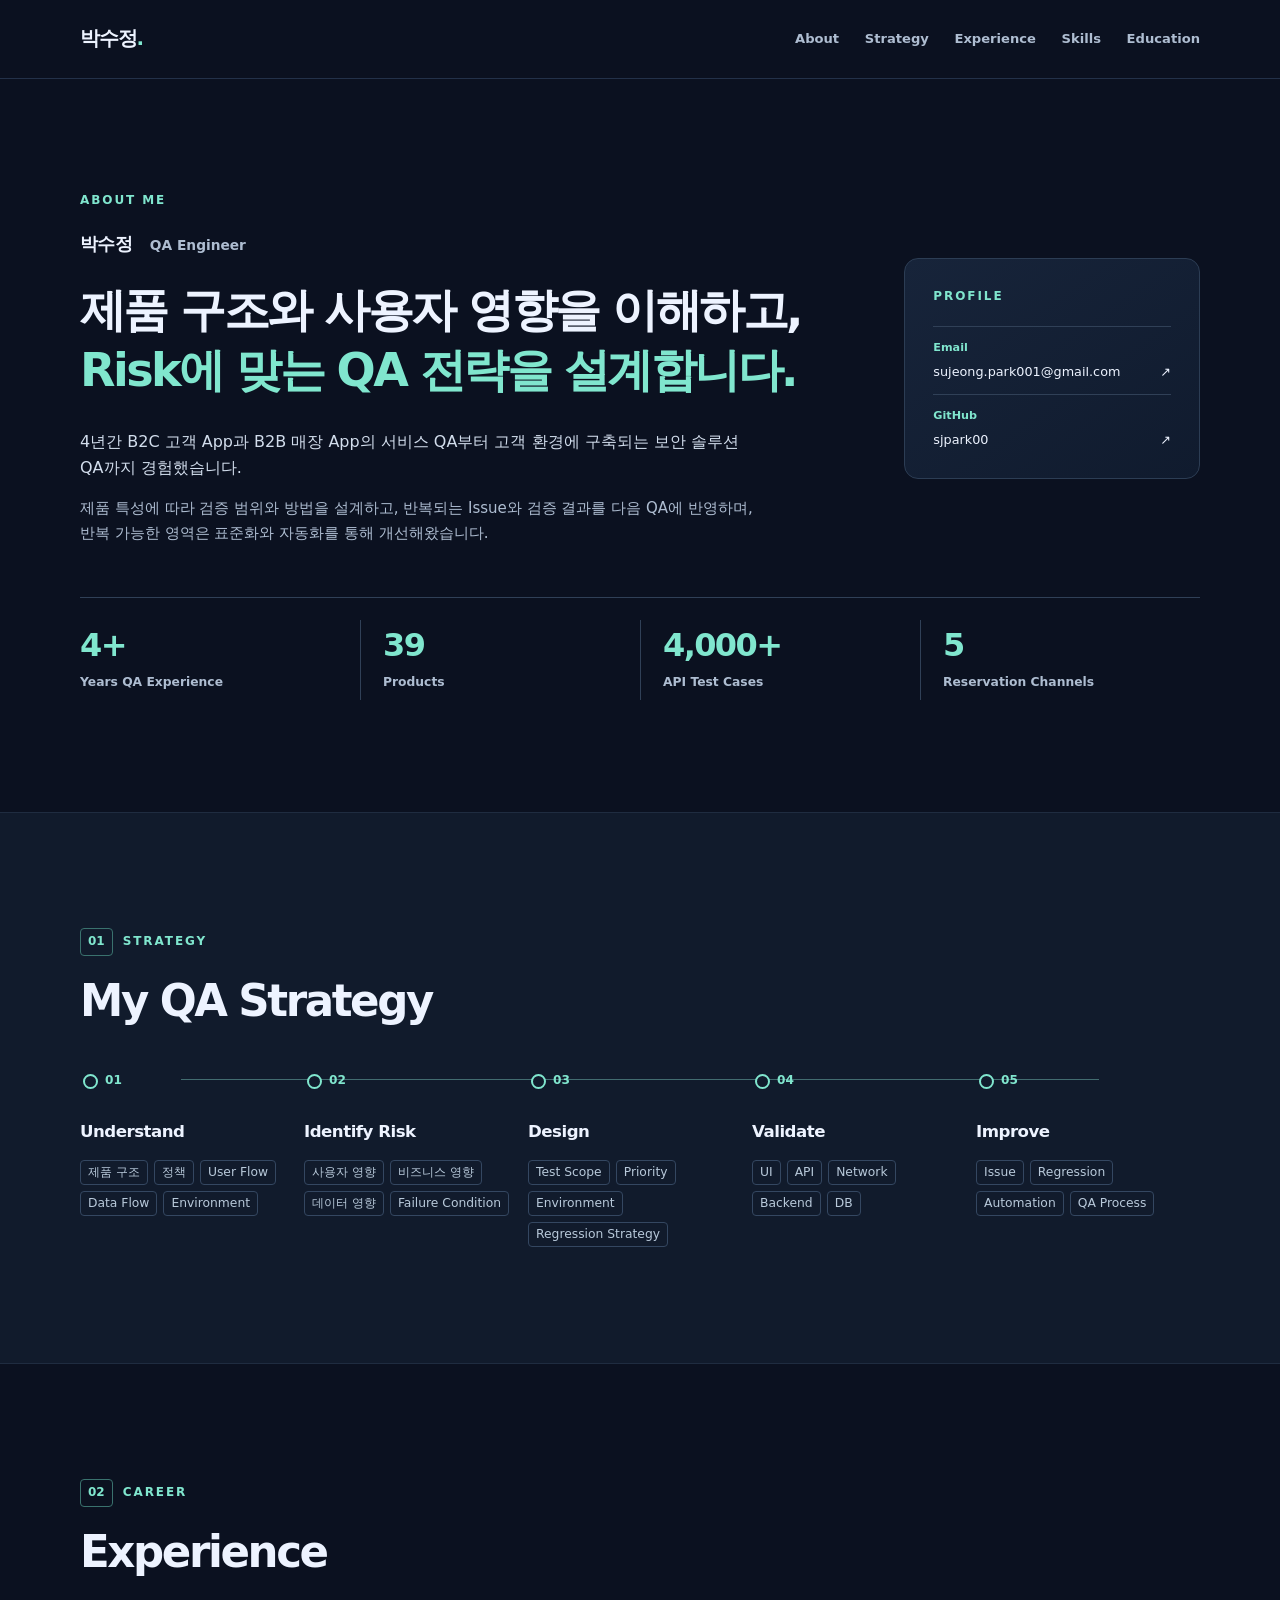
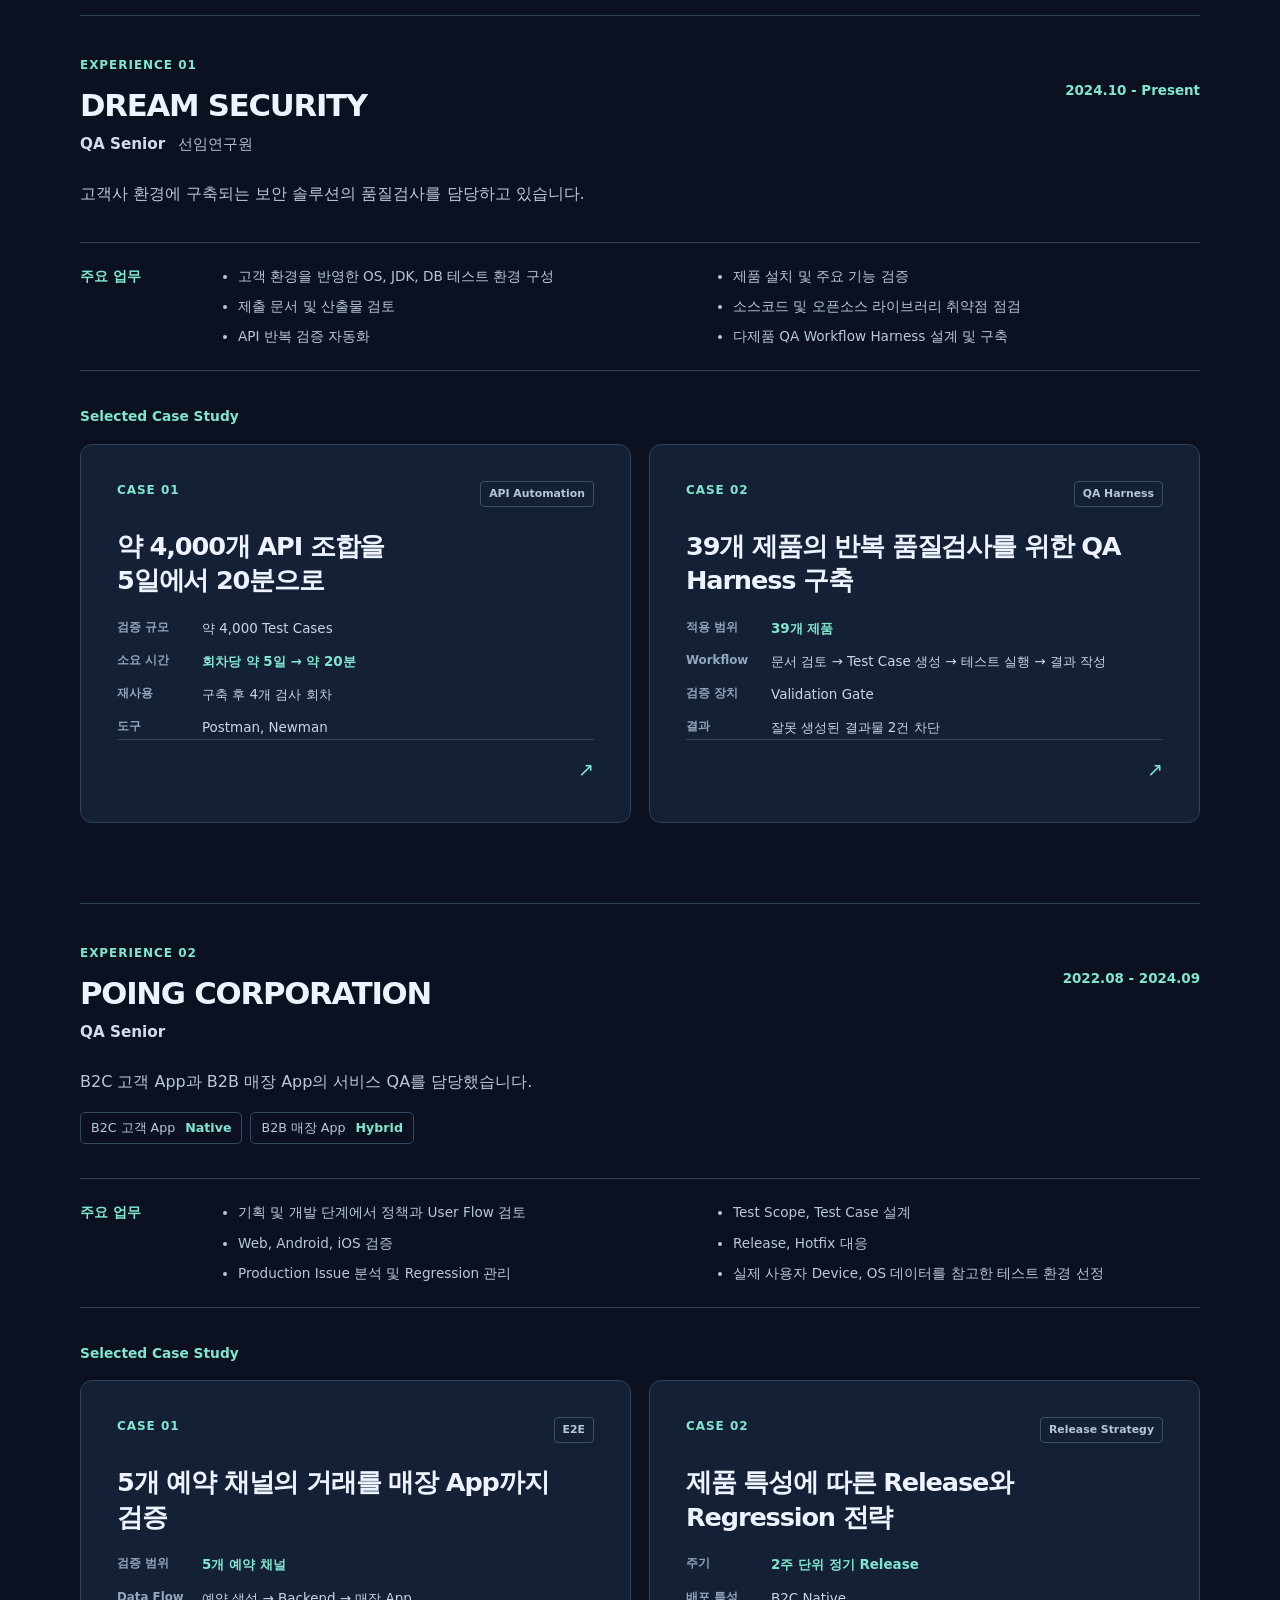
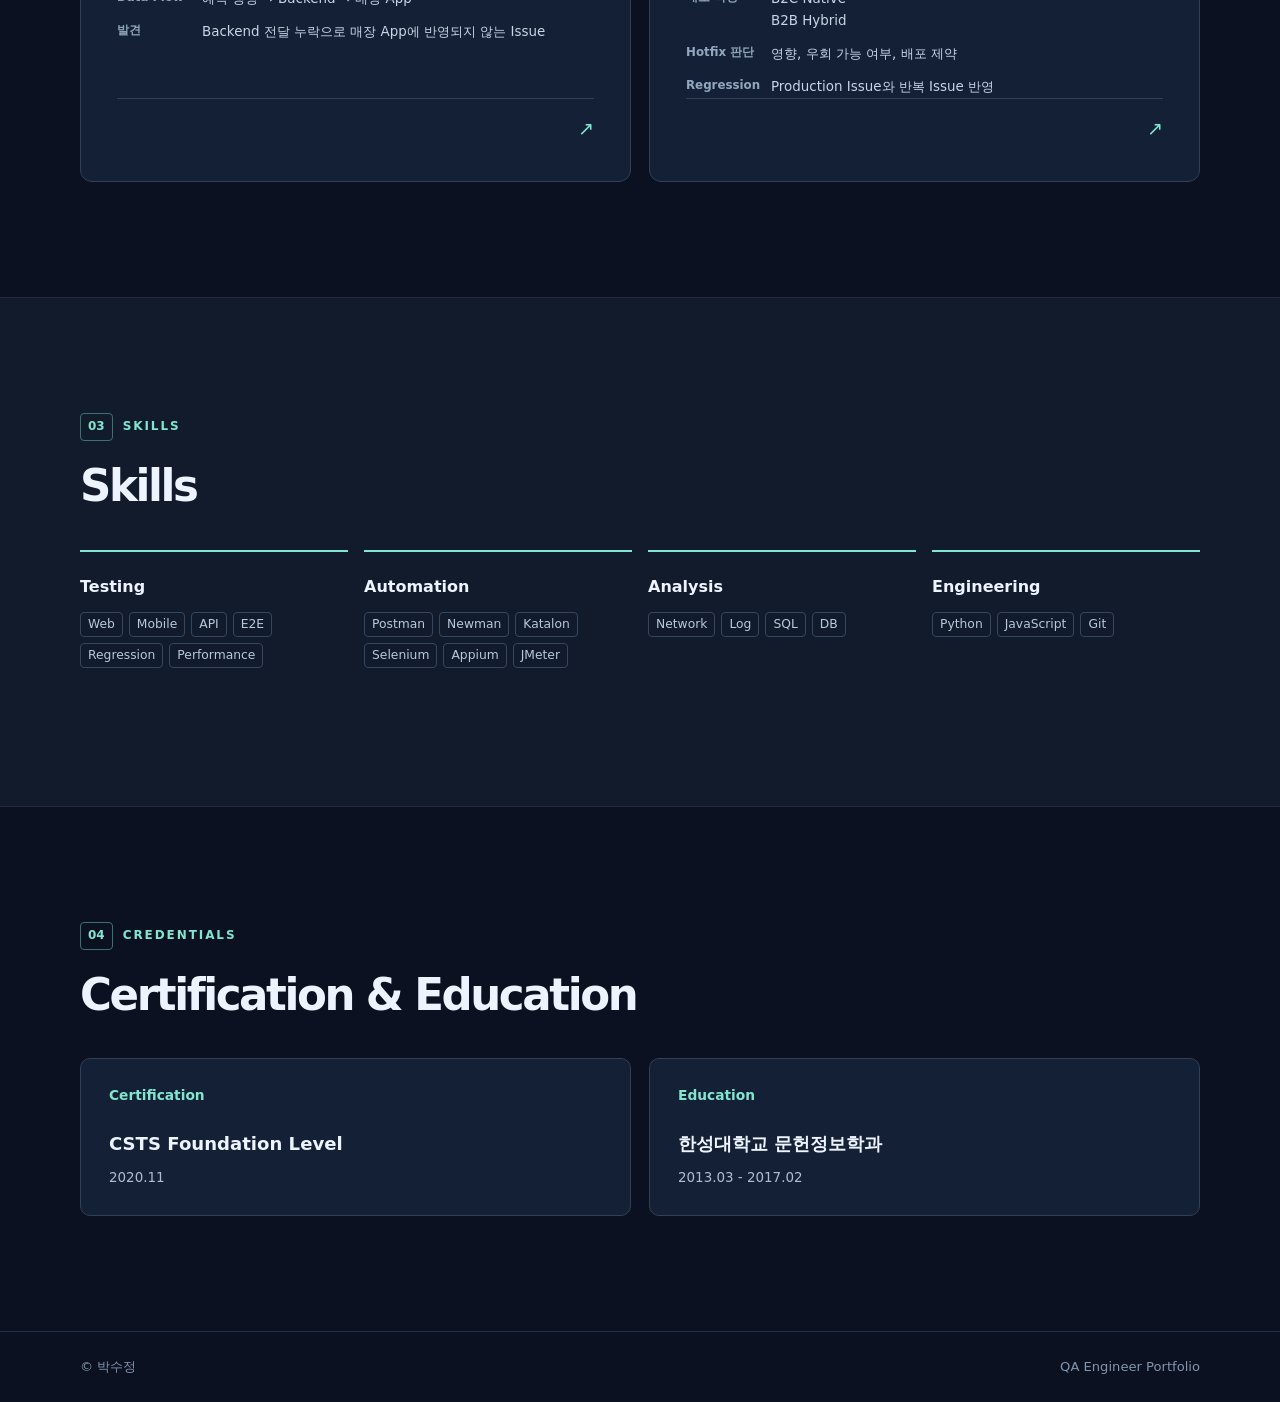
==== index.html @ 2d3e7423 "Build QA portfolio experience and case studies" ====
<!doctype html>
<html lang="ko">
<head>
  <meta charset="utf-8">
  <meta name="viewport" content="width=device-width, initial-scale=1">
  <meta name="description" content="제품 구조와 사용자 영향을 이해하고 Risk에 맞는 QA 전략을 설계하는 QA Engineer 박수정의 포트폴리오">
  <title>박수정 | QA Engineer</title>
  <link rel="stylesheet" href="assets/style.css">
</head>
<body>
  <a class="skip-link" href="#main">본문으로 이동</a>
  <header class="site-header">
    <div class="container header-inner">
      <a class="brand" href="#about" aria-label="박수정 홈">박수정<span>.</span></a>
      <nav class="site-nav" aria-label="주 메뉴">
        <a href="#about">About</a><a href="#strategy">Strategy</a><a href="#experience">Experience</a><a href="#skills">Skills</a><a href="#education">Education</a>
      </nav>
    </div>
  </header>

  <main id="main">
    <section class="hero container" id="about" aria-labelledby="hero-title">
      <div class="hero-copy">
        <p class="eyebrow">About Me</p>
        <p class="hero-name">박수정 <span>QA Engineer</span></p>
        <h1 id="hero-title">제품 구조와 사용자 영향을 이해하고,<br><span>Risk에 맞는 QA 전략을 설계합니다.</span></h1>
        <p class="lead">4년간 B2C 고객 App과 B2B 매장 App의 서비스 QA부터 고객 환경에 구축되는 보안 솔루션 QA까지 경험했습니다.</p>
        <p class="supporting-copy">제품 특성에 따라 검증 범위와 방법을 설계하고, 반복되는 Issue와 검증 결과를 다음 QA에 반영하며, 반복 가능한 영역은 표준화와 자동화를 통해 개선해왔습니다.</p>
      </div>
      <aside class="profile-card" aria-label="연락처">
        <p class="eyebrow">Profile</p>
        <div class="profile-links">
          <div><span>Email</span><a href="mailto:sujeong.park001@gmail.com">sujeong.park001@gmail.com <span aria-hidden="true">↗</span></a></div>
          <div><span>GitHub</span><a href="https://github.com/sjpark00">sjpark00 <span aria-hidden="true">↗</span></a></div>
        </div>
      </aside>
      <ul class="metric-list" aria-label="대표 수치">
        <li><strong>4+</strong><span>Years QA Experience</span></li>
        <li><strong>39</strong><span>Products</span></li>
        <li><strong>4,000+</strong><span>API Test Cases</span></li>
        <li><strong>5</strong><span>Reservation Channels</span></li>
      </ul>
    </section>

    <section class="section section-tint" id="strategy" aria-labelledby="strategy-title">
      <div class="container">
        <div class="section-heading"><p class="eyebrow"><span>01</span>Strategy</p><h2 id="strategy-title">My QA Strategy</h2></div>
        <ol class="strategy-flow">
          <li><span class="step-number">01</span><h3>Understand</h3><ul class="term-list"><li>제품 구조</li><li>정책</li><li>User Flow</li><li>Data Flow</li><li>Environment</li></ul></li>
          <li><span class="step-number">02</span><h3>Identify Risk</h3><ul class="term-list"><li>사용자 영향</li><li>비즈니스 영향</li><li>데이터 영향</li><li>Failure Condition</li></ul></li>
          <li><span class="step-number">03</span><h3>Design</h3><ul class="term-list"><li>Test Scope</li><li>Priority</li><li>Environment</li><li>Regression Strategy</li></ul></li>
          <li><span class="step-number">04</span><h3>Validate</h3><ul class="term-list"><li>UI</li><li>API</li><li>Network</li><li>Backend</li><li>DB</li></ul></li>
          <li><span class="step-number">05</span><h3>Improve</h3><ul class="term-list"><li>Issue</li><li>Regression</li><li>Automation</li><li>QA Process</li></ul></li>
        </ol>
      </div>
    </section>

    <section class="section container" id="experience" aria-labelledby="experience-title">
      <div class="section-heading"><p class="eyebrow"><span>02</span>Career</p><h2 id="experience-title">Experience</h2></div>

      <article class="experience" id="dream-security" aria-labelledby="dream-title">
        <header class="experience-header">
          <div><p class="experience-number">Experience 01</p><h3 id="dream-title">DREAM SECURITY</h3><p class="experience-role">QA Senior <span>선임연구원</span></p></div>
          <time class="experience-date">2024.10 - Present</time>
        </header>
        <p class="experience-summary">고객사 환경에 구축되는 보안 솔루션의 품질검사를 담당하고 있습니다.</p>
        <div class="responsibilities"><h4>주요 업무</h4><ul>
          <li>고객 환경을 반영한 OS, JDK, DB 테스트 환경 구성</li>
          <li>제품 설치 및 주요 기능 검증</li>
          <li>제출 문서 및 산출물 검토</li>
          <li>소스코드 및 오픈소스 라이브러리 취약점 점검</li>
          <li>API 반복 검증 자동화</li>
          <li>다제품 QA Workflow Harness 설계 및 구축</li>
        </ul></div>
        <h4 class="cases-heading">Selected Case Study</h4>
        <div class="case-grid">
          <a class="case-card" href="cases/security-api-automation.html" aria-label="약 4,000개 API 조합을 5일에서 20분으로, 상세 페이지">
            <div class="case-top"><span class="case-index">CASE 01</span><span class="case-tag">API Automation</span></div>
            <h5>약 4,000개 API 조합을<br>5일에서 20분으로</h5>
            <dl class="case-facts"><div><dt>검증 규모</dt><dd>약 4,000 Test Cases</dd></div><div><dt>소요 시간</dt><dd><strong>회차당 약 5일 → 약 20분</strong></dd></div><div><dt>재사용</dt><dd>구축 후 4개 검사 회차</dd></div><div><dt>도구</dt><dd>Postman, Newman</dd></div></dl>
            <span class="case-link" aria-hidden="true">↗</span>
          </a>
          <a class="case-card" href="cases/security-qa-harness.html" aria-label="39개 제품의 반복 품질검사를 위한 QA Harness 구축, 상세 페이지">
            <div class="case-top"><span class="case-index">CASE 02</span><span class="case-tag">QA Harness</span></div>
            <h5>39개 제품의 반복 품질검사를 위한 QA Harness 구축</h5>
            <dl class="case-facts"><div><dt>적용 범위</dt><dd><strong>39개 제품</strong></dd></div><div><dt>Workflow</dt><dd>문서 검토 → Test Case 생성 → 테스트 실행 → 결과 작성</dd></div><div><dt>검증 장치</dt><dd>Validation Gate</dd></div><div><dt>결과</dt><dd>잘못 생성된 결과물 2건 차단</dd></div></dl>
            <span class="case-link" aria-hidden="true">↗</span>
          </a>
        </div>
      </article>

      <article class="experience" id="poing" aria-labelledby="poing-title">
        <header class="experience-header">
          <div><p class="experience-number">Experience 02</p><h3 id="poing-title">POING CORPORATION</h3><p class="experience-role">QA Senior</p></div>
          <time class="experience-date">2022.08 - 2024.09</time>
        </header>
        <p class="experience-summary">B2C 고객 App과 B2B 매장 App의 서비스 QA를 담당했습니다.</p>
        <div class="app-types"><span>B2C 고객 App <strong>Native</strong></span><span>B2B 매장 App <strong>Hybrid</strong></span></div>
        <div class="responsibilities"><h4>주요 업무</h4><ul>
          <li>기획 및 개발 단계에서 정책과 User Flow 검토</li>
          <li>Test Scope, Test Case 설계</li>
          <li>Web, Android, iOS 검증</li>
          <li>Release, Hotfix 대응</li>
          <li>Production Issue 분석 및 Regression 관리</li>
          <li>실제 사용자 Device, OS 데이터를 참고한 테스트 환경 선정</li>
        </ul></div>
        <h4 class="cases-heading">Selected Case Study</h4>
        <div class="case-grid">
          <a class="case-card" href="cases/product-e2e.html" aria-label="5개 예약 채널의 거래를 매장 App까지 검증, 상세 페이지">
            <div class="case-top"><span class="case-index">CASE 01</span><span class="case-tag">E2E</span></div>
            <h5>5개 예약 채널의 거래를 매장 App까지 검증</h5>
            <dl class="case-facts"><div><dt>검증 범위</dt><dd><strong>5개 예약 채널</strong></dd></div><div><dt>Data Flow</dt><dd>예약 생성 → Backend → 매장 App</dd></div><div><dt>발견</dt><dd>Backend 전달 누락으로 매장 App에 반영되지 않는 Issue</dd></div></dl>
            <span class="case-link" aria-hidden="true">↗</span>
          </a>
          <a class="case-card" href="cases/product-release-strategy.html" aria-label="제품 특성에 따른 Release와 Regression 전략, 상세 페이지">
            <div class="case-top"><span class="case-index">CASE 02</span><span class="case-tag">Release Strategy</span></div>
            <h5>제품 특성에 따른 Release와 Regression 전략</h5>
            <dl class="case-facts"><div><dt>주기</dt><dd><strong>2주 단위 정기 Release</strong></dd></div><div><dt>배포 특성</dt><dd>B2C Native<br>B2B Hybrid</dd></div><div><dt>Hotfix 판단</dt><dd>영향, 우회 가능 여부, 배포 제약</dd></div><div><dt>Regression</dt><dd>Production Issue와 반복 Issue 반영</dd></div></dl>
            <span class="case-link" aria-hidden="true">↗</span>
          </a>
        </div>
      </article>
    </section>

    <section class="section section-tint" id="skills" aria-labelledby="skills-title"><div class="container">
      <div class="section-heading"><p class="eyebrow"><span>03</span>Skills</p><h2 id="skills-title">Skills</h2></div>
      <div class="skills-grid">
        <div class="skill-group"><h3>Testing</h3><ul class="skill-list"><li>Web</li><li>Mobile</li><li>API</li><li>E2E</li><li>Regression</li><li>Performance</li></ul></div>
        <div class="skill-group"><h3>Automation</h3><ul class="skill-list"><li>Postman</li><li>Newman</li><li>Katalon</li><li>Selenium</li><li>Appium</li><li>JMeter</li></ul></div>
        <div class="skill-group"><h3>Analysis</h3><ul class="skill-list"><li>Network</li><li>Log</li><li>SQL</li><li>DB</li></ul></div>
        <div class="skill-group"><h3>Engineering</h3><ul class="skill-list"><li>Python</li><li>JavaScript</li><li>Git</li></ul></div>
      </div>
    </div></section>

    <section class="section container" id="education" aria-labelledby="education-title">
      <div class="section-heading"><p class="eyebrow"><span>04</span>Credentials</p><h2 id="education-title">Certification &amp; Education</h2></div>
      <div class="credentials-grid">
        <article class="credential"><h3>Certification</h3><p>CSTS Foundation Level</p><time>2020.11</time></article>
        <article class="credential"><h3>Education</h3><p>한성대학교 문헌정보학과</p><time>2013.03 - 2017.02</time></article>
      </div>
    </section>
  </main>
  <footer class="site-footer"><div class="container"><span>© 박수정</span><span>QA Engineer Portfolio</span></div></footer>
</body>
</html>
---- assets/style.css ----
:root {
  color-scheme: dark;
  font-family: system-ui, -apple-system, BlinkMacSystemFont, "Segoe UI", sans-serif;
  background: #0b1120;
  color: #edf3ff;
  line-height: 1.65;
}
* { box-sizing: border-box; }
html { scroll-behavior: smooth; }
body { margin: 0; min-width: 320px; }
a { color: inherit; }
a:focus-visible { outline: 2px solid #80e6ce; outline-offset: 4px; }
.skip-link { position: absolute; top: -60px; left: 16px; z-index: 10; padding: 8px 14px; background: #80e6ce; color: #0b1120; }
.skip-link:focus { top: 12px; }
.container { width: min(100% - 48px, 1120px); margin-inline: auto; }
.site-header { border-bottom: 1px solid #233149; }
.header-inner { display: flex; align-items: center; justify-content: space-between; gap: 32px; min-height: 78px; }
.brand { flex: none; font-size: 1.24rem; font-weight: 800; letter-spacing: -.06em; text-decoration: none; }
.brand span { color: #80e6ce; }
.site-nav { display: flex; align-items: center; gap: clamp(12px, 2vw, 26px); }
.site-nav a { color: #aebdd1; font-size: .82rem; font-weight: 600; white-space: nowrap; text-decoration: none; }
.site-nav a:hover, .profile-links a:hover { color: #80e6ce; }
.eyebrow { margin: 0 0 18px; color: #80e6ce; font-size: .75rem; font-weight: 800; letter-spacing: .16em; text-transform: uppercase; }
.eyebrow span { display: inline-block; margin-right: 10px; padding: 3px 7px; border: 1px solid #3a726e; border-radius: 4px; letter-spacing: 0; }
.hero { display: grid; grid-template-columns: minmax(0, 1.8fr) minmax(260px, .7fr); align-items: center; gap: 42px clamp(32px, 5vw, 70px); padding-block: clamp(76px, 9vw, 112px); }
.hero-name { margin: 0 0 22px; font-size: 1.15rem; font-weight: 800; letter-spacing: -.035em; }
.hero-name span { display: inline-block; margin-left: 12px; color: #aebdd1; font-size: .86rem; font-weight: 600; letter-spacing: 0; }
.hero h1 { margin: 0; max-width: 830px; font-size: clamp(2.05rem, 3.6vw, 3.35rem); line-height: 1.3; letter-spacing: -.055em; word-break: keep-all; }
.hero h1 span { color: #80e6ce; }
.lead { max-width: 690px; margin: 28px 0 0; color: #d2ddec; font-size: 1rem; word-break: keep-all; }
.supporting-copy { max-width: 690px; margin: 14px 0 0; color: #aebdd1; font-size: .94rem; word-break: keep-all; }
.profile-card { padding: 28px; border: 1px solid #2c3d54; border-radius: 14px; background: linear-gradient(145deg, #17243a, #101b2e); }
.profile-card .eyebrow { margin-bottom: 12px; }
.profile-links { display: grid; gap: 12px; margin-top: 20px; }
.profile-links > div { padding-top: 12px; border-top: 1px solid #304057; }
.profile-links > div > span { display: block; color: #80e6ce; font-size: .7rem; font-weight: 700; }
.profile-links a { display: flex; justify-content: space-between; gap: 6px; margin-top: 3px; font-size: .8rem; overflow-wrap: anywhere; text-decoration: none; }
.profile-links a span { flex: none; }
.metric-list { grid-column: 1 / -1; display: grid; grid-template-columns: repeat(4, minmax(0, 1fr)); margin: 10px 0 0; padding: 22px 0 0; border-top: 1px solid #304057; list-style: none; }
.metric-list li { padding: 8px 22px; border-left: 1px solid #304057; }
.metric-list li:first-child { padding-left: 0; border-left: 0; }
.metric-list strong { display: block; color: #80e6ce; font-size: clamp(1.6rem, 2.5vw, 2.15rem); line-height: 1.1; letter-spacing: -.05em; }
.metric-list span { display: block; margin-top: 8px; color: #aebdd1; font-size: .77rem; font-weight: 600; }
.section { padding-block: clamp(76px, 9vw, 122px); scroll-margin-top: 24px; }
.section-tint { border-block: 1px solid #1f2c40; background: #111b2c; }
.section-heading { margin-bottom: 36px; }
.section-heading h2 { margin: 0; font-size: clamp(1.9rem, 3.4vw, 2.8rem); line-height: 1.25; letter-spacing: -.055em; word-break: keep-all; }
.section-heading > p:last-child { margin: 16px 0 0; color: #aebdd1; }
.strategy-flow { position: relative; display: grid; grid-template-columns: repeat(5, minmax(0, 1fr)); gap: 0; margin: 0; padding: 0; list-style: none; }
.strategy-flow::before { position: absolute; top: 15px; right: 9%; left: 9%; height: 1px; background: #426c70; content: ""; }
.strategy-flow > li { position: relative; min-width: 0; padding: 0 18px 0 0; }
.strategy-flow > li::before { position: absolute; top: 10px; left: 3px; width: 11px; height: 11px; border: 2px solid #80e6ce; border-radius: 50%; background: #111b2c; content: ""; }
.step-number { display: block; padding-left: 25px; color: #80e6ce; font-size: .76rem; font-weight: 800; line-height: 32px; }
.strategy-flow h3 { margin: 22px 0 14px; font-size: 1.04rem; letter-spacing: -.03em; }
.term-list, .skill-list { display: flex; flex-wrap: wrap; gap: 6px; margin: 0; padding: 0; list-style: none; }
.term-list li, .skill-list li { padding: 3px 7px; border: 1px solid #344761; border-radius: 4px; color: #b8c9da; font-size: .77rem; line-height: 1.4; }
.experience { padding-block: 40px 80px; border-top: 1px solid #304057; scroll-margin-top: 24px; }
.experience:last-child { padding-bottom: 0; }
.experience-header { display: flex; justify-content: space-between; align-items: flex-start; gap: 18px; }
.experience-number { margin: 0 0 10px; color: #80e6ce; font-size: .75rem; font-weight: 800; letter-spacing: .08em; text-transform: uppercase; }
.experience-header h3 { margin: 0; font-size: clamp(1.55rem, 2.4vw, 2.1rem); line-height: 1.25; letter-spacing: -.04em; }
.experience-role { margin: 8px 0 0; color: #d2ddec; font-size: .95rem; font-weight: 700; }
.experience-role span { margin-left: 8px; color: #aebdd1; font-weight: 500; }
.experience-date { flex: none; margin-top: 24px; color: #80e6ce; font-size: .84rem; font-weight: 700; }
.experience-summary { margin: 24px 0 0; color: #b8c7da; font-size: 1rem; word-break: keep-all; }
.app-types { display: flex; flex-wrap: wrap; gap: 8px; margin-top: 16px; }
.app-types span { padding: 5px 10px; border: 1px solid #344761; border-radius: 5px; color: #b8c7da; font-size: .79rem; }
.app-types strong { margin-left: 6px; color: #80e6ce; }
.responsibilities { display: grid; grid-template-columns: 120px minmax(0, 1fr); gap: 20px; margin-top: 34px; padding-block: 22px; border-block: 1px solid #304057; }
.responsibilities h4, .cases-heading { margin: 0; color: #80e6ce; font-size: .86rem; font-weight: 800; }
.responsibilities ul { display: grid; grid-template-columns: repeat(2, minmax(0, 1fr)); gap: 8px 28px; margin: 0; padding-left: 18px; color: #b8c7da; font-size: .85rem; word-break: keep-all; }
.cases-heading { margin: 34px 0 16px; }
.case-grid { display: grid; grid-template-columns: repeat(2, minmax(0, 1fr)); gap: 18px; }
.case-card { display: flex; flex-direction: column; min-height: 300px; padding: clamp(24px, 3vw, 36px); border: 1px solid #304057; border-radius: 12px; background: #142036; text-decoration: none; transition: border-color .15s ease, transform .15s ease; }
.case-card:hover { border-color: #80e6ce; transform: translateY(-3px); }
.case-top { display: flex; justify-content: space-between; gap: 16px; font-size: .75rem; font-weight: 800; letter-spacing: .08em; }
.case-index { color: #80e6ce; }
.case-tag { padding: 3px 8px; border: 1px solid #3a5263; border-radius: 4px; color: #b4c7d7; font-size: .68rem; letter-spacing: 0; }
.case-card h5 { margin: 22px 0 12px; font-size: clamp(1.35rem, 2vw, 1.8rem); line-height: 1.35; letter-spacing: -.045em; word-break: keep-all; }
.case-facts { display: grid; gap: 11px; margin: 8px 0 0; }
.case-facts div { display: grid; grid-template-columns: 75px minmax(0, 1fr); gap: 10px; }
.case-facts dt { color: #91a7bd; font-size: .74rem; font-weight: 700; }
.case-facts dd { margin: 0; color: #c7d5e5; font-size: .84rem; word-break: keep-all; }
.case-facts strong { color: #80e6ce; }
.case-link { display: block; margin-top: auto; padding-top: 14px; border-top: 1px solid #304057; color: #80e6ce; font-size: 1.2rem; text-align: right; }
.skills-grid { display: grid; grid-template-columns: repeat(4, minmax(0, 1fr)); gap: 16px; }
.skill-group { padding: 22px 0; border-top: 2px solid #80e6ce; }
.skill-group h3 { margin: 0 0 12px; font-size: 1rem; }
.credentials-grid { display: grid; grid-template-columns: repeat(2, minmax(0, 1fr)); gap: 18px; }
.credential { padding: 25px 28px; border: 1px solid #304057; border-radius: 10px; background: #142036; }
.credential h3 { margin: 0 0 22px; color: #80e6ce; font-size: .86rem; }
.credential p { margin: 0 0 5px; font-size: 1.13rem; font-weight: 700; }
.credential time { color: #aebdd1; font-size: .84rem; }
.site-footer { padding-block: 24px; border-top: 1px solid #233149; color: #8295af; font-size: .82rem; }
.site-footer .container { display: flex; justify-content: space-between; gap: 16px; }
.detail-main { padding-block: 62px 112px; }
.back-link { display: inline-block; margin-bottom: 46px; color: #aebdd1; font-size: .9rem; text-decoration: none; }
.back-link:hover { color: #80e6ce; }
.detail-header { max-width: 870px; padding-bottom: 54px; border-bottom: 1px solid #304057; }
.detail-header h1 { margin: 0; font-size: clamp(2.2rem, 5vw, 4.2rem); line-height: 1.18; letter-spacing: -.06em; word-break: keep-all; }
.detail-header > p:last-child { margin: 22px 0 0; color: #aebdd1; font-size: 1.06rem; }
.detail-meta { display: flex; flex-wrap: wrap; gap: 8px 24px; margin-top: 28px; color: #80e6ce; font-size: .85rem; font-weight: 700; }
.detail-highlights { display: grid; grid-template-columns: repeat(3, minmax(0, 1fr)); gap: 16px; max-width: 850px; margin: 34px 0 0; }
.detail-highlights div { padding: 20px 22px; border: 1px solid #304057; border-radius: 10px; background: #142036; }
.detail-highlights dt { color: #aebdd1; font-size: .76rem; font-weight: 700; }
.detail-highlights dd { margin: 7px 0 0; color: #80e6ce; font-size: clamp(1.1rem, 2vw, 1.5rem); font-weight: 800; line-height: 1.3; word-break: keep-all; }
.detail-flow { display: flex; flex-wrap: wrap; gap: 10px; max-width: 850px; margin: 24px 0 0; padding: 0; list-style: none; }
.detail-flow li { display: flex; align-items: center; gap: 10px; color: #d2ddec; font-size: .86rem; font-weight: 700; }
.detail-flow li + li::before { color: #80e6ce; content: "→"; }
.detail-content { max-width: 850px; }
.detail-block { display: grid; grid-template-columns: 160px minmax(0, 1fr); gap: 30px; padding: 38px 0; border-bottom: 1px solid #304057; }
.detail-block h2 { margin: 0; color: #80e6ce; font-size: .92rem; font-weight: 800; letter-spacing: .02em; }
.detail-block p, .detail-block ul { margin: 0; color: #d2ddec; word-break: keep-all; }
.detail-block ul { padding-left: 20px; }
.detail-block li + li { margin-top: 9px; }
.detail-next { display: inline-block; margin-top: 42px; color: #80e6ce; font-weight: 700; text-decoration: none; }
.detail-next:hover { text-decoration: underline; }
@media (max-width: 900px) {
  .header-inner { align-items: flex-start; flex-direction: column; justify-content: center; gap: 10px; padding-block: 16px; }
  .site-nav { width: 100%; overflow-x: auto; padding-bottom: 5px; }
  .hero { grid-template-columns: 1fr; padding-block: 84px; }
  .profile-card { max-width: 420px; }
  .strategy-flow { grid-template-columns: 1fr; gap: 26px; }
  .strategy-flow::before { top: 12px; bottom: 12px; left: 8px; width: 1px; height: auto; }
  .strategy-flow > li { padding: 0 0 0 34px; }
  .strategy-flow > li::before { top: 9px; }
  .step-number { padding-left: 0; line-height: 27px; }
  .strategy-flow h3 { margin: 5px 0 9px; }
  .skills-grid { grid-template-columns: repeat(2, minmax(0, 1fr)); }
}
@media (max-width: 640px) {
  .container { width: min(100% - 36px, 1120px); }
  .site-nav { display: grid; grid-template-columns: repeat(3, max-content); gap: 8px 18px; overflow-x: visible; }
  .hero { gap: 42px; padding-block: 68px 82px; }
  .hero h1 { font-size: clamp(1.95rem, 7.4vw, 2.8rem); }
  .hero h1 br { display: none; }
  .metric-list { grid-template-columns: repeat(2, minmax(0, 1fr)); gap: 18px 0; }
  .metric-list li:nth-child(odd) { padding-left: 0; border-left: 0; }
  .section { padding-block: 70px; }
  .case-grid, .credentials-grid { grid-template-columns: 1fr; }
  .experience-header { flex-direction: column; gap: 4px; }
  .experience-date { margin-top: 0; }
  .responsibilities { grid-template-columns: 1fr; gap: 12px; }
  .responsibilities ul { grid-template-columns: 1fr; }
  .case-card { min-height: 270px; }
  .detail-main { padding-block: 42px 80px; }
  .detail-highlights { grid-template-columns: 1fr; gap: 8px; }
  .detail-highlights div { padding: 15px 18px; }
  .detail-flow { flex-direction: column; gap: 7px; }
  .detail-flow li + li::before { transform: rotate(90deg); }
  .back-link { margin-bottom: 32px; }
  .detail-block { grid-template-columns: 1fr; gap: 10px; padding-block: 28px; }
}
@media (prefers-reduced-motion: reduce) {
  html { scroll-behavior: auto; }
  .case-card { transition: none; }
  .case-card:hover { transform: none; }
}
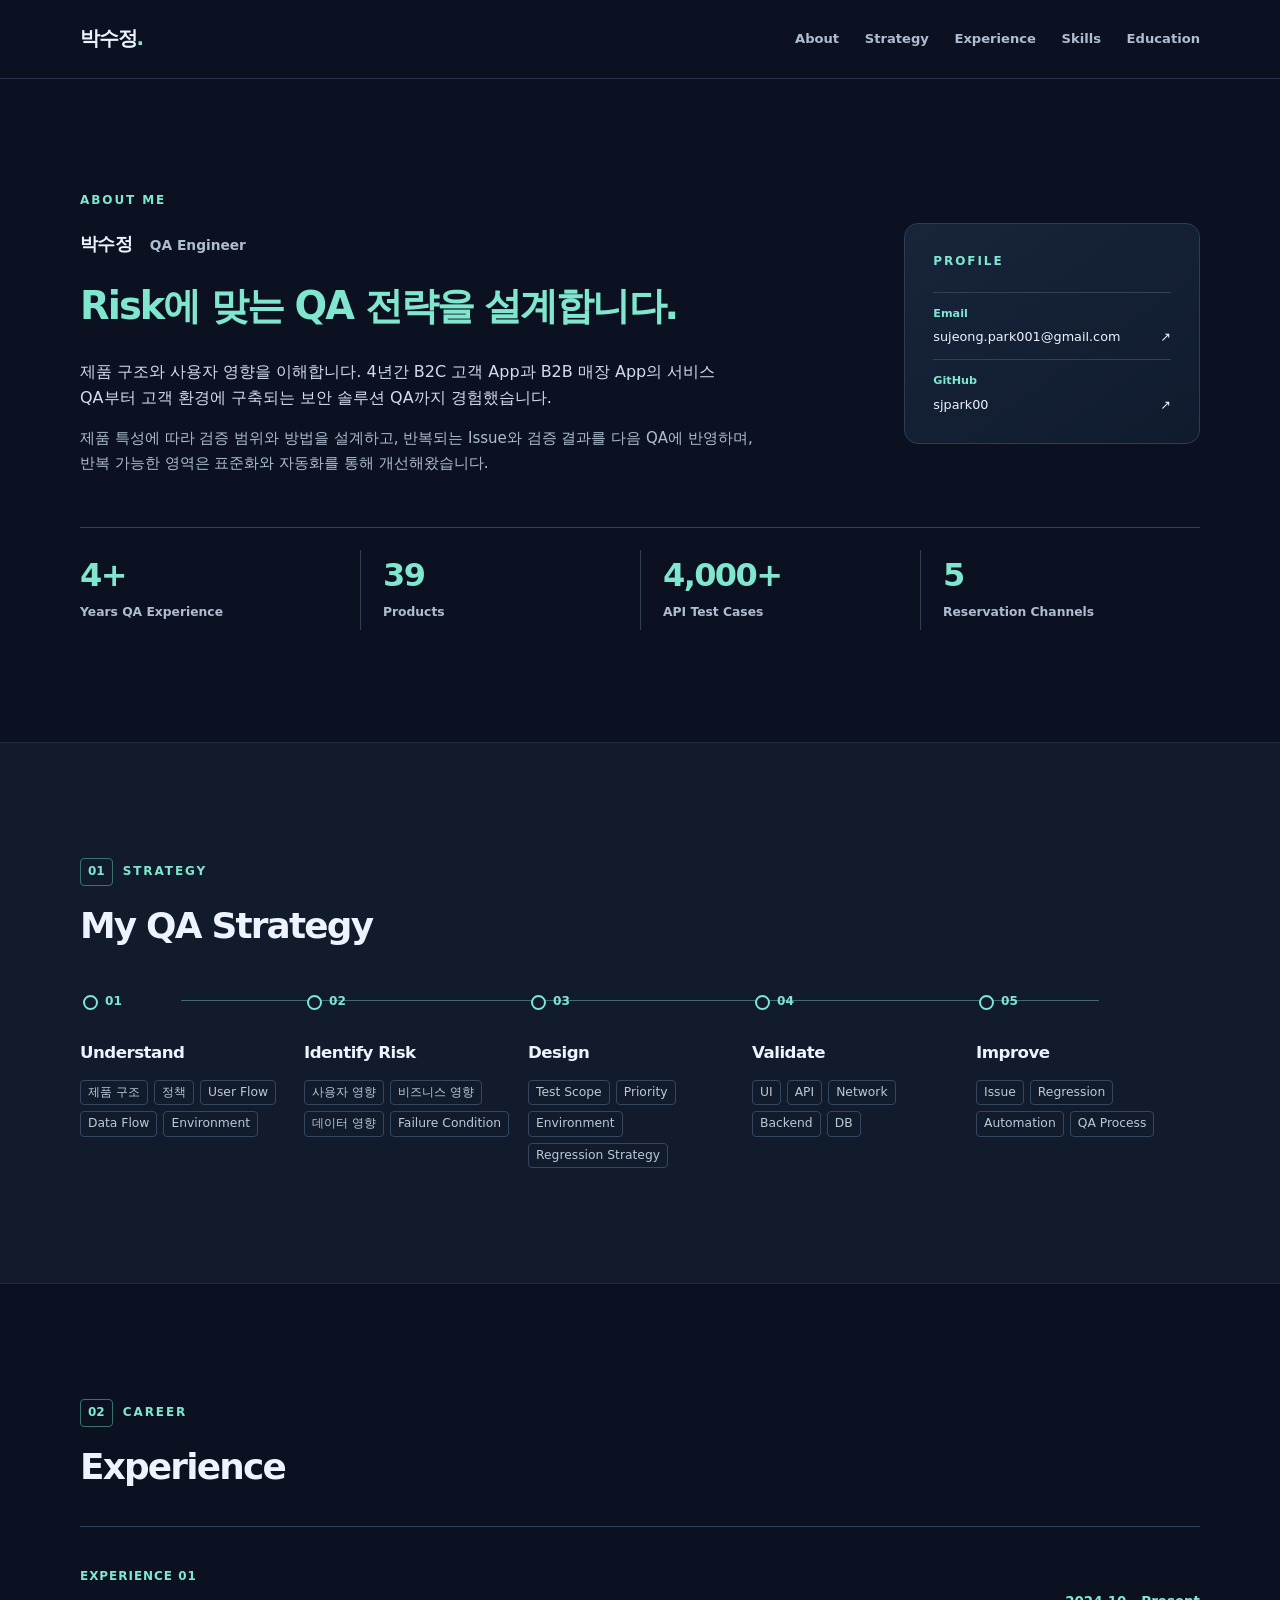
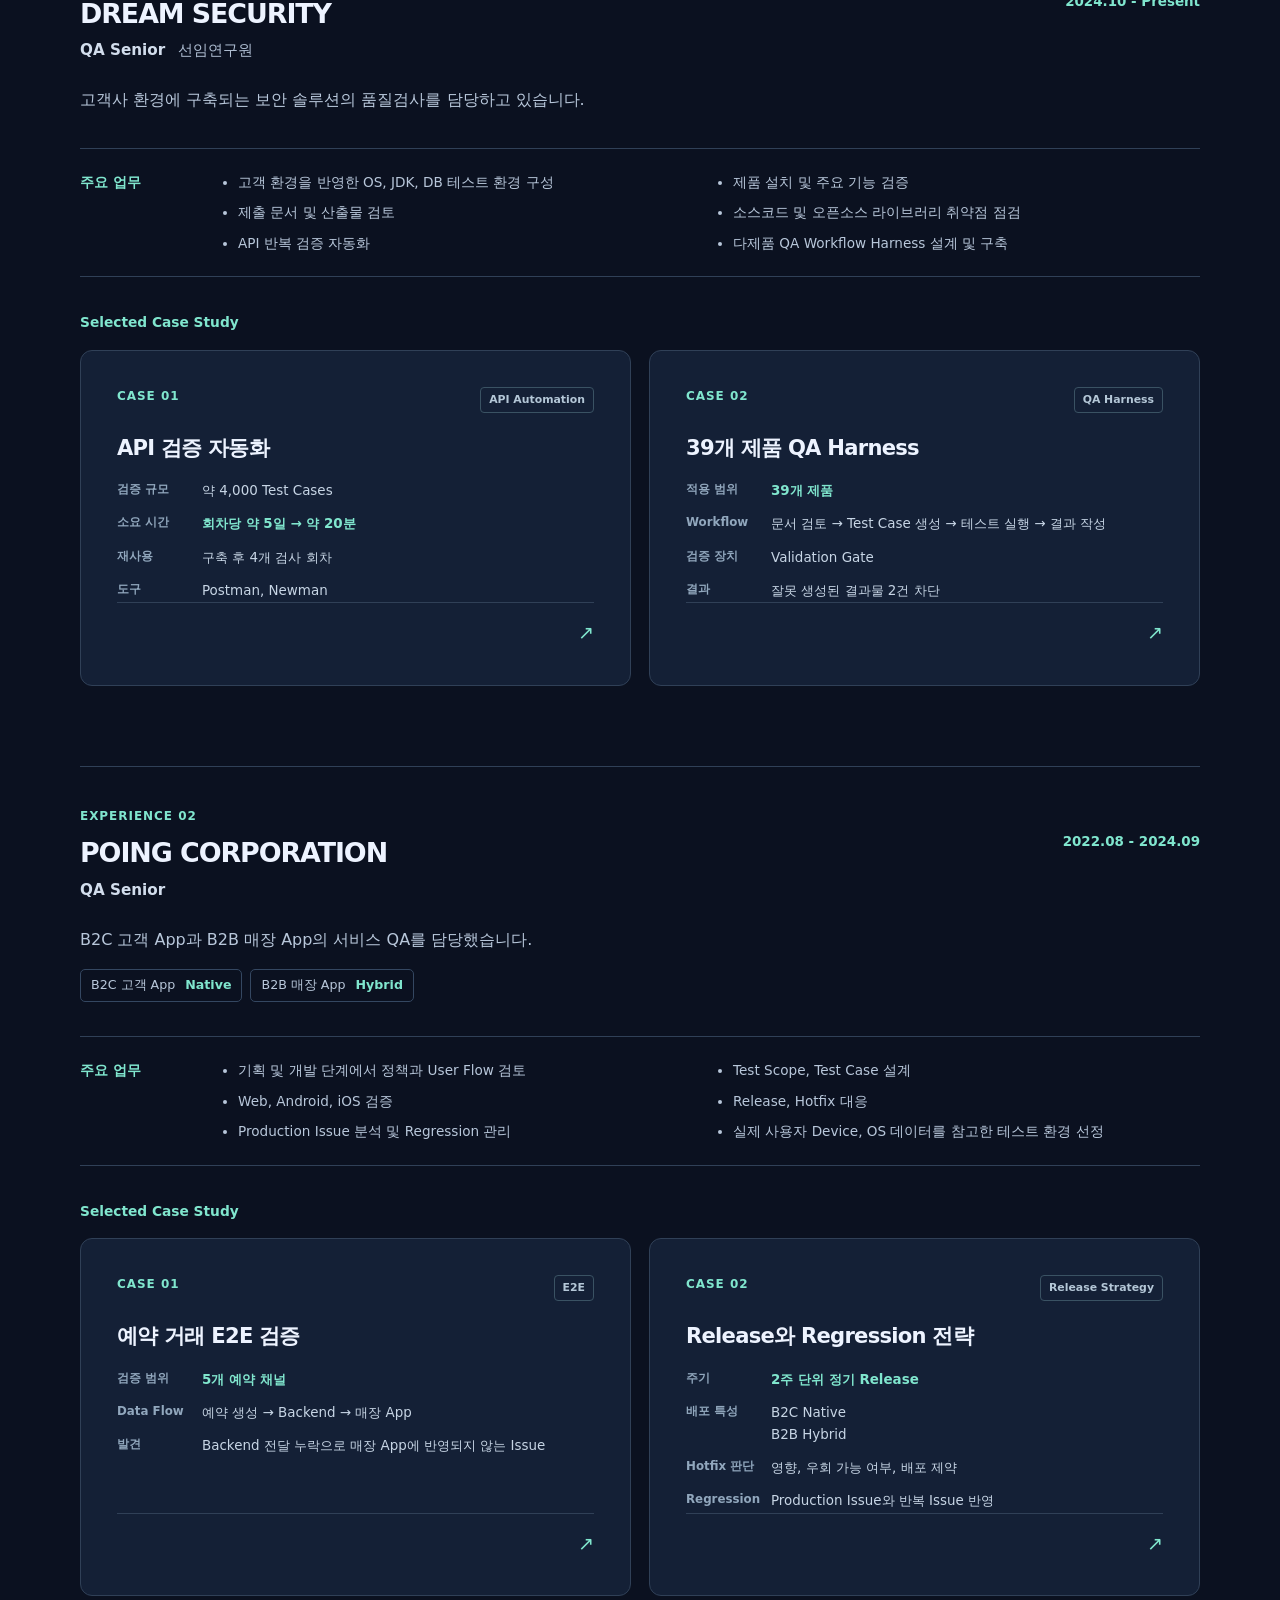
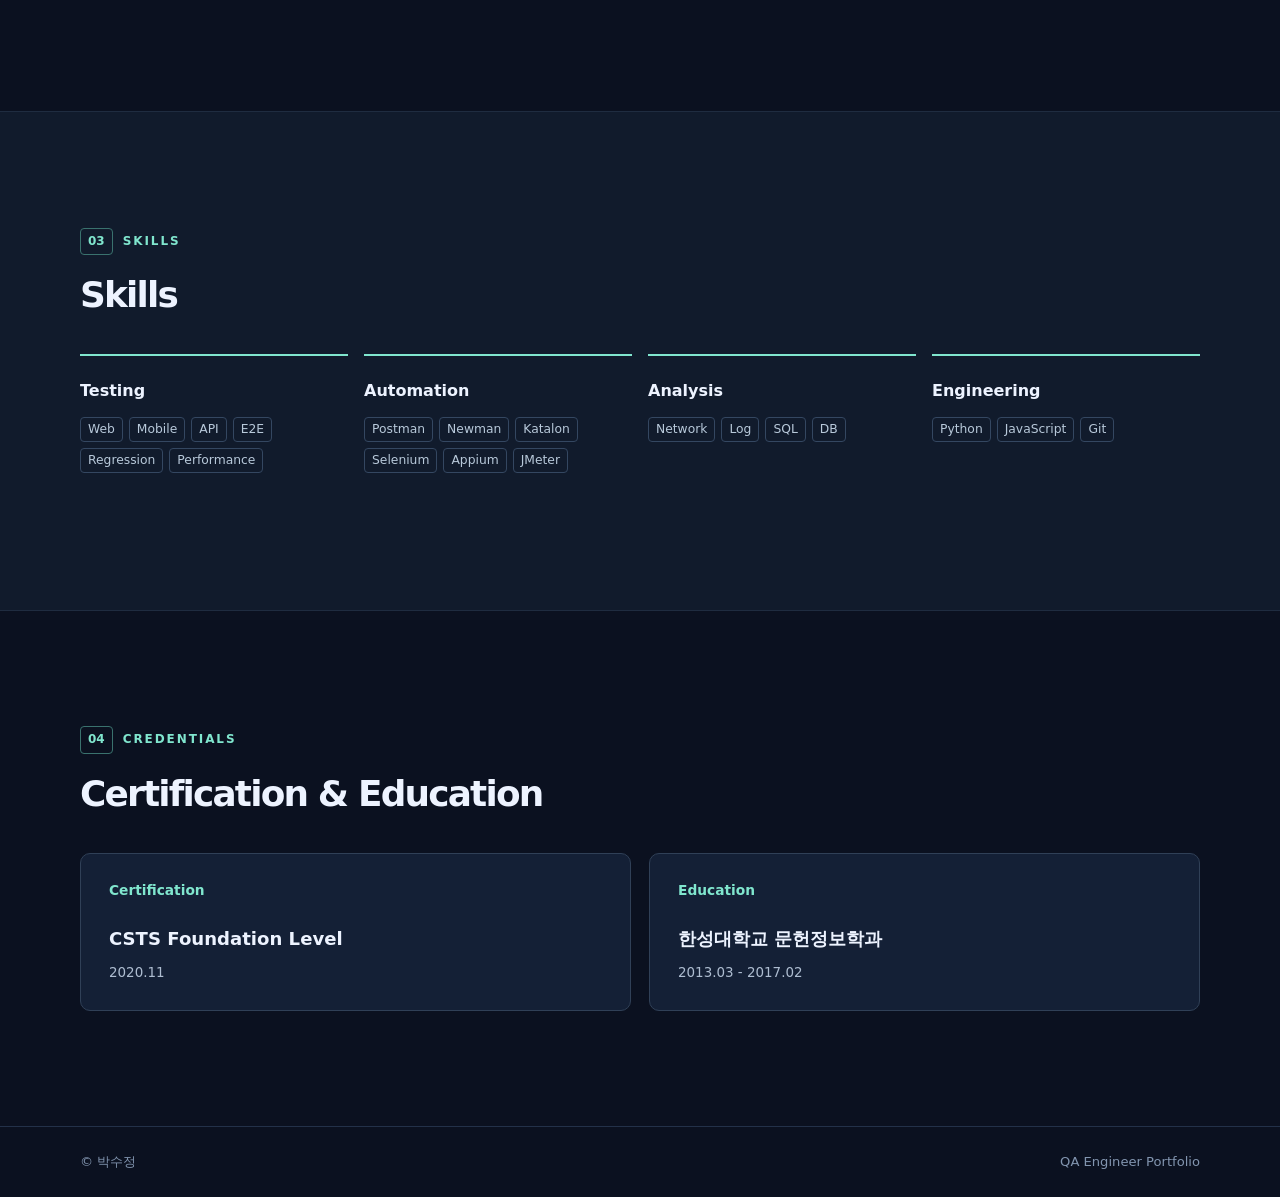
==== commit a454056d: "Simplify portfolio headings" ====
--- a/index.html
+++ b/index.html
@@ -23,8 +23,8 @@
       <div class="hero-copy">
         <p class="eyebrow">About Me</p>
         <p class="hero-name">박수정 <span>QA Engineer</span></p>
-        <h1 id="hero-title">제품 구조와 사용자 영향을 이해하고,<br><span>Risk에 맞는 QA 전략을 설계합니다.</span></h1>
-        <p class="lead">4년간 B2C 고객 App과 B2B 매장 App의 서비스 QA부터 고객 환경에 구축되는 보안 솔루션 QA까지 경험했습니다.</p>
+        <h1 id="hero-title"><span>Risk에 맞는 QA 전략을 설계합니다.</span></h1>
+        <p class="lead">제품 구조와 사용자 영향을 이해합니다. 4년간 B2C 고객 App과 B2B 매장 App의 서비스 QA부터 고객 환경에 구축되는 보안 솔루션 QA까지 경험했습니다.</p>
         <p class="supporting-copy">제품 특성에 따라 검증 범위와 방법을 설계하고, 반복되는 Issue와 검증 결과를 다음 QA에 반영하며, 반복 가능한 영역은 표준화와 자동화를 통해 개선해왔습니다.</p>
       </div>
       <aside class="profile-card" aria-label="연락처">
@@ -76,13 +76,13 @@
         <div class="case-grid">
           <a class="case-card" href="cases/security-api-automation.html" aria-label="약 4,000개 API 조합을 5일에서 20분으로, 상세 페이지">
             <div class="case-top"><span class="case-index">CASE 01</span><span class="case-tag">API Automation</span></div>
-            <h5>약 4,000개 API 조합을<br>5일에서 20분으로</h5>
+            <h5>API 검증 자동화</h5>
             <dl class="case-facts"><div><dt>검증 규모</dt><dd>약 4,000 Test Cases</dd></div><div><dt>소요 시간</dt><dd><strong>회차당 약 5일 → 약 20분</strong></dd></div><div><dt>재사용</dt><dd>구축 후 4개 검사 회차</dd></div><div><dt>도구</dt><dd>Postman, Newman</dd></div></dl>
             <span class="case-link" aria-hidden="true">↗</span>
           </a>
           <a class="case-card" href="cases/security-qa-harness.html" aria-label="39개 제품의 반복 품질검사를 위한 QA Harness 구축, 상세 페이지">
             <div class="case-top"><span class="case-index">CASE 02</span><span class="case-tag">QA Harness</span></div>
-            <h5>39개 제품의 반복 품질검사를 위한 QA Harness 구축</h5>
+            <h5>39개 제품 QA Harness</h5>
             <dl class="case-facts"><div><dt>적용 범위</dt><dd><strong>39개 제품</strong></dd></div><div><dt>Workflow</dt><dd>문서 검토 → Test Case 생성 → 테스트 실행 → 결과 작성</dd></div><div><dt>검증 장치</dt><dd>Validation Gate</dd></div><div><dt>결과</dt><dd>잘못 생성된 결과물 2건 차단</dd></div></dl>
             <span class="case-link" aria-hidden="true">↗</span>
           </a>
@@ -108,13 +108,13 @@
         <div class="case-grid">
           <a class="case-card" href="cases/product-e2e.html" aria-label="5개 예약 채널의 거래를 매장 App까지 검증, 상세 페이지">
             <div class="case-top"><span class="case-index">CASE 01</span><span class="case-tag">E2E</span></div>
-            <h5>5개 예약 채널의 거래를 매장 App까지 검증</h5>
+            <h5>예약 거래 E2E 검증</h5>
             <dl class="case-facts"><div><dt>검증 범위</dt><dd><strong>5개 예약 채널</strong></dd></div><div><dt>Data Flow</dt><dd>예약 생성 → Backend → 매장 App</dd></div><div><dt>발견</dt><dd>Backend 전달 누락으로 매장 App에 반영되지 않는 Issue</dd></div></dl>
             <span class="case-link" aria-hidden="true">↗</span>
           </a>
           <a class="case-card" href="cases/product-release-strategy.html" aria-label="제품 특성에 따른 Release와 Regression 전략, 상세 페이지">
             <div class="case-top"><span class="case-index">CASE 02</span><span class="case-tag">Release Strategy</span></div>
-            <h5>제품 특성에 따른 Release와 Regression 전략</h5>
+            <h5>Release와 Regression 전략</h5>
             <dl class="case-facts"><div><dt>주기</dt><dd><strong>2주 단위 정기 Release</strong></dd></div><div><dt>배포 특성</dt><dd>B2C Native<br>B2B Hybrid</dd></div><div><dt>Hotfix 판단</dt><dd>영향, 우회 가능 여부, 배포 제약</dd></div><div><dt>Regression</dt><dd>Production Issue와 반복 Issue 반영</dd></div></dl>
             <span class="case-link" aria-hidden="true">↗</span>
           </a>
--- a/assets/style.css
+++ b/assets/style.css
@@ -25,7 +25,7 @@
 .hero { display: grid; grid-template-columns: minmax(0, 1.8fr) minmax(260px, .7fr); align-items: center; gap: 42px clamp(32px, 5vw, 70px); padding-block: clamp(76px, 9vw, 112px); }
 .hero-name { margin: 0 0 22px; font-size: 1.15rem; font-weight: 800; letter-spacing: -.035em; }
 .hero-name span { display: inline-block; margin-left: 12px; color: #aebdd1; font-size: .86rem; font-weight: 600; letter-spacing: 0; }
-.hero h1 { margin: 0; max-width: 830px; font-size: clamp(2.05rem, 3.6vw, 3.35rem); line-height: 1.3; letter-spacing: -.055em; word-break: keep-all; }
+.hero h1 { margin: 0; max-width: 830px; font-size: clamp(1.9rem, 3vw, 2.8rem); line-height: 1.3; letter-spacing: -.05em; word-break: keep-all; }
 .hero h1 span { color: #80e6ce; }
 .lead { max-width: 690px; margin: 28px 0 0; color: #d2ddec; font-size: 1rem; word-break: keep-all; }
 .supporting-copy { max-width: 690px; margin: 14px 0 0; color: #aebdd1; font-size: .94rem; word-break: keep-all; }
@@ -44,7 +44,7 @@
 .section { padding-block: clamp(76px, 9vw, 122px); scroll-margin-top: 24px; }
 .section-tint { border-block: 1px solid #1f2c40; background: #111b2c; }
 .section-heading { margin-bottom: 36px; }
-.section-heading h2 { margin: 0; font-size: clamp(1.9rem, 3.4vw, 2.8rem); line-height: 1.25; letter-spacing: -.055em; word-break: keep-all; }
+.section-heading h2 { margin: 0; font-size: clamp(1.7rem, 2.8vw, 2.35rem); line-height: 1.25; letter-spacing: -.05em; word-break: keep-all; }
 .section-heading > p:last-child { margin: 16px 0 0; color: #aebdd1; }
 .strategy-flow { position: relative; display: grid; grid-template-columns: repeat(5, minmax(0, 1fr)); gap: 0; margin: 0; padding: 0; list-style: none; }
 .strategy-flow::before { position: absolute; top: 15px; right: 9%; left: 9%; height: 1px; background: #426c70; content: ""; }
@@ -58,7 +58,7 @@
 .experience:last-child { padding-bottom: 0; }
 .experience-header { display: flex; justify-content: space-between; align-items: flex-start; gap: 18px; }
 .experience-number { margin: 0 0 10px; color: #80e6ce; font-size: .75rem; font-weight: 800; letter-spacing: .08em; text-transform: uppercase; }
-.experience-header h3 { margin: 0; font-size: clamp(1.55rem, 2.4vw, 2.1rem); line-height: 1.25; letter-spacing: -.04em; }
+.experience-header h3 { margin: 0; font-size: clamp(1.45rem, 2.1vw, 1.85rem); line-height: 1.25; letter-spacing: -.04em; }
 .experience-role { margin: 8px 0 0; color: #d2ddec; font-size: .95rem; font-weight: 700; }
 .experience-role span { margin-left: 8px; color: #aebdd1; font-weight: 500; }
 .experience-date { flex: none; margin-top: 24px; color: #80e6ce; font-size: .84rem; font-weight: 700; }
@@ -71,12 +71,12 @@
 .responsibilities ul { display: grid; grid-template-columns: repeat(2, minmax(0, 1fr)); gap: 8px 28px; margin: 0; padding-left: 18px; color: #b8c7da; font-size: .85rem; word-break: keep-all; }
 .cases-heading { margin: 34px 0 16px; }
 .case-grid { display: grid; grid-template-columns: repeat(2, minmax(0, 1fr)); gap: 18px; }
-.case-card { display: flex; flex-direction: column; min-height: 300px; padding: clamp(24px, 3vw, 36px); border: 1px solid #304057; border-radius: 12px; background: #142036; text-decoration: none; transition: border-color .15s ease, transform .15s ease; }
+.case-card { display: flex; flex-direction: column; min-height: 275px; padding: clamp(24px, 3vw, 36px); border: 1px solid #304057; border-radius: 12px; background: #142036; text-decoration: none; transition: border-color .15s ease, transform .15s ease; }
 .case-card:hover { border-color: #80e6ce; transform: translateY(-3px); }
 .case-top { display: flex; justify-content: space-between; gap: 16px; font-size: .75rem; font-weight: 800; letter-spacing: .08em; }
 .case-index { color: #80e6ce; }
 .case-tag { padding: 3px 8px; border: 1px solid #3a5263; border-radius: 4px; color: #b4c7d7; font-size: .68rem; letter-spacing: 0; }
-.case-card h5 { margin: 22px 0 12px; font-size: clamp(1.35rem, 2vw, 1.8rem); line-height: 1.35; letter-spacing: -.045em; word-break: keep-all; }
+.case-card h5 { margin: 20px 0 10px; font-size: clamp(1.15rem, 1.65vw, 1.45rem); line-height: 1.4; letter-spacing: -.035em; word-break: keep-all; }
 .case-facts { display: grid; gap: 11px; margin: 8px 0 0; }
 .case-facts div { display: grid; grid-template-columns: 75px minmax(0, 1fr); gap: 10px; }
 .case-facts dt { color: #91a7bd; font-size: .74rem; font-weight: 700; }
@@ -97,7 +97,7 @@
 .back-link { display: inline-block; margin-bottom: 46px; color: #aebdd1; font-size: .9rem; text-decoration: none; }
 .back-link:hover { color: #80e6ce; }
 .detail-header { max-width: 870px; padding-bottom: 54px; border-bottom: 1px solid #304057; }
-.detail-header h1 { margin: 0; font-size: clamp(2.2rem, 5vw, 4.2rem); line-height: 1.18; letter-spacing: -.06em; word-break: keep-all; }
+.detail-header h1 { margin: 0; font-size: clamp(1.95rem, 3.5vw, 2.9rem); line-height: 1.25; letter-spacing: -.05em; word-break: keep-all; }
 .detail-header > p:last-child { margin: 22px 0 0; color: #aebdd1; font-size: 1.06rem; }
 .detail-meta { display: flex; flex-wrap: wrap; gap: 8px 24px; margin-top: 28px; color: #80e6ce; font-size: .85rem; font-weight: 700; }
 .detail-highlights { display: grid; grid-template-columns: repeat(3, minmax(0, 1fr)); gap: 16px; max-width: 850px; margin: 34px 0 0; }
@@ -132,8 +132,7 @@
   .container { width: min(100% - 36px, 1120px); }
   .site-nav { display: grid; grid-template-columns: repeat(3, max-content); gap: 8px 18px; overflow-x: visible; }
   .hero { gap: 42px; padding-block: 68px 82px; }
-  .hero h1 { font-size: clamp(1.95rem, 7.4vw, 2.8rem); }
-  .hero h1 br { display: none; }
+  .hero h1 { font-size: clamp(1.9rem, 7vw, 2.25rem); }
   .metric-list { grid-template-columns: repeat(2, minmax(0, 1fr)); gap: 18px 0; }
   .metric-list li:nth-child(odd) { padding-left: 0; border-left: 0; }
   .section { padding-block: 70px; }
@@ -142,7 +141,7 @@
   .experience-date { margin-top: 0; }
   .responsibilities { grid-template-columns: 1fr; gap: 12px; }
   .responsibilities ul { grid-template-columns: 1fr; }
-  .case-card { min-height: 270px; }
+  .case-card { min-height: 260px; }
   .detail-main { padding-block: 42px 80px; }
   .detail-highlights { grid-template-columns: 1fr; gap: 8px; }
   .detail-highlights div { padding: 15px 18px; }
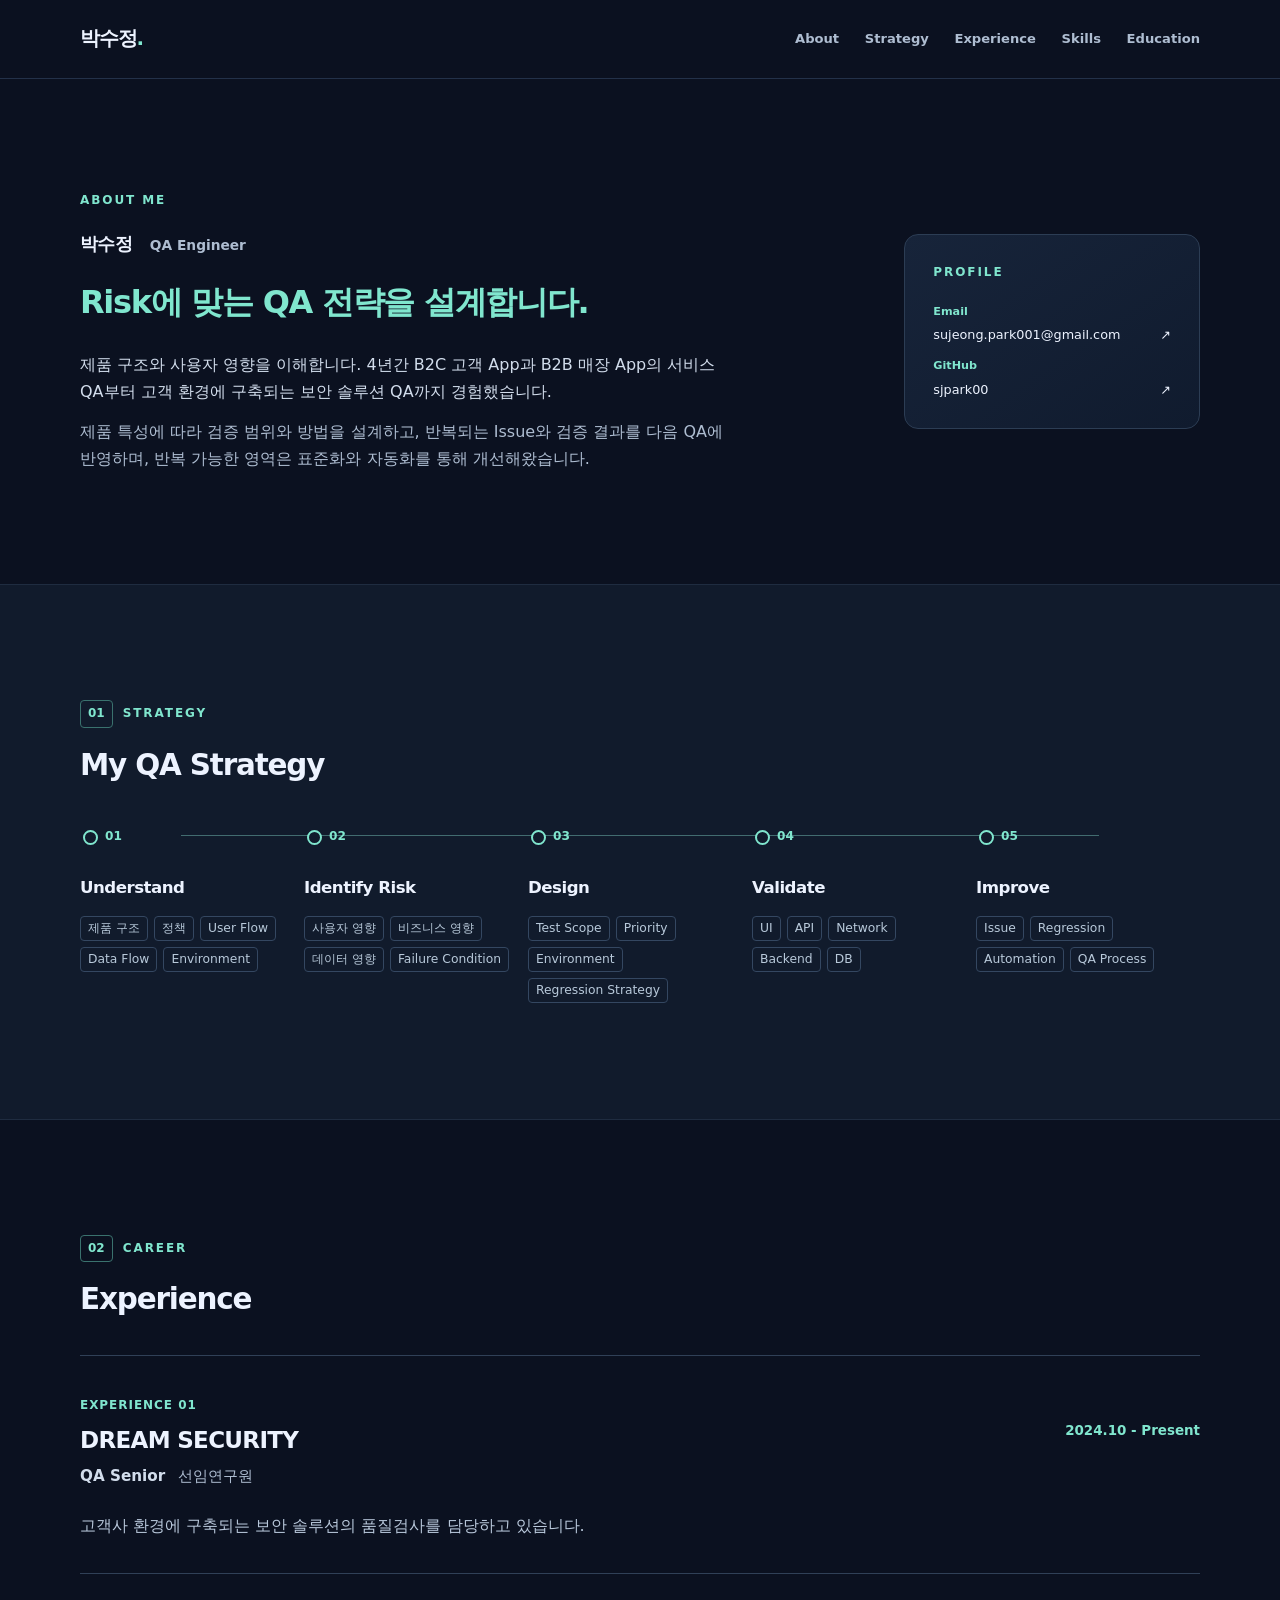
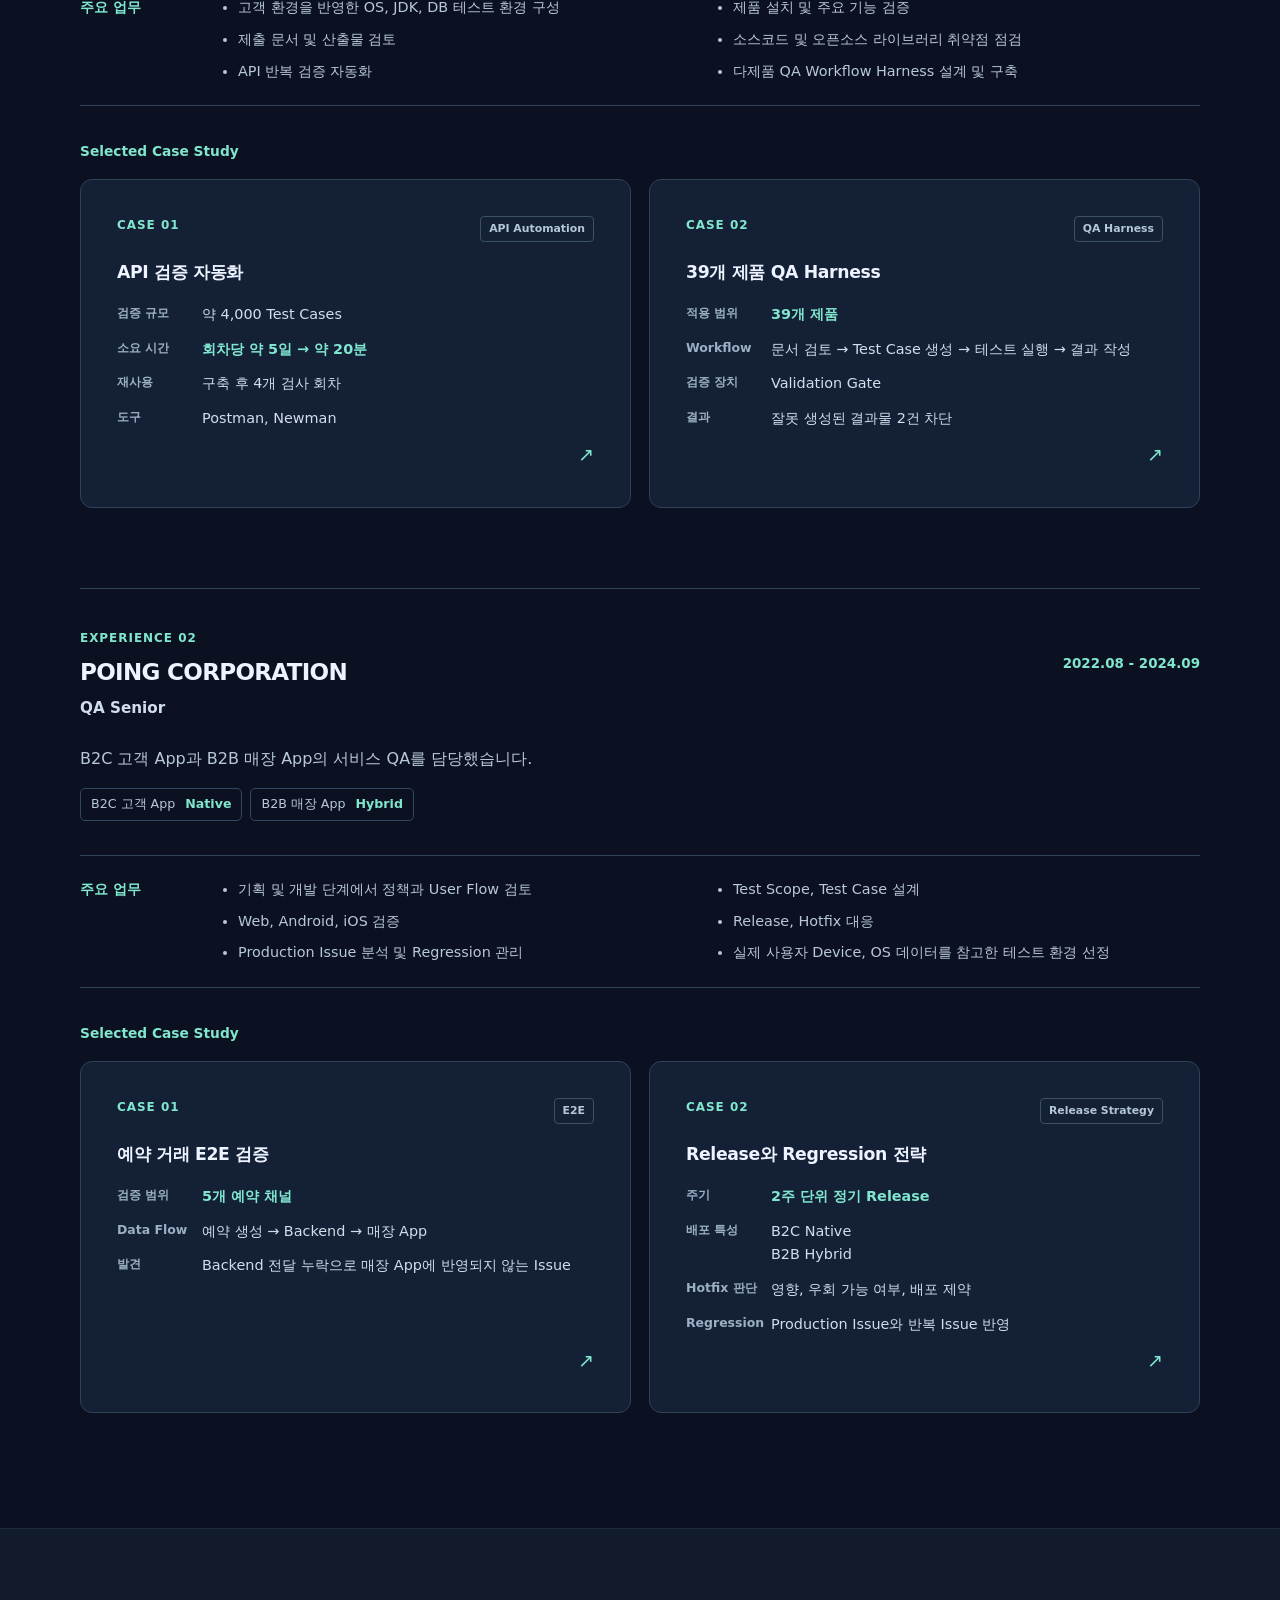
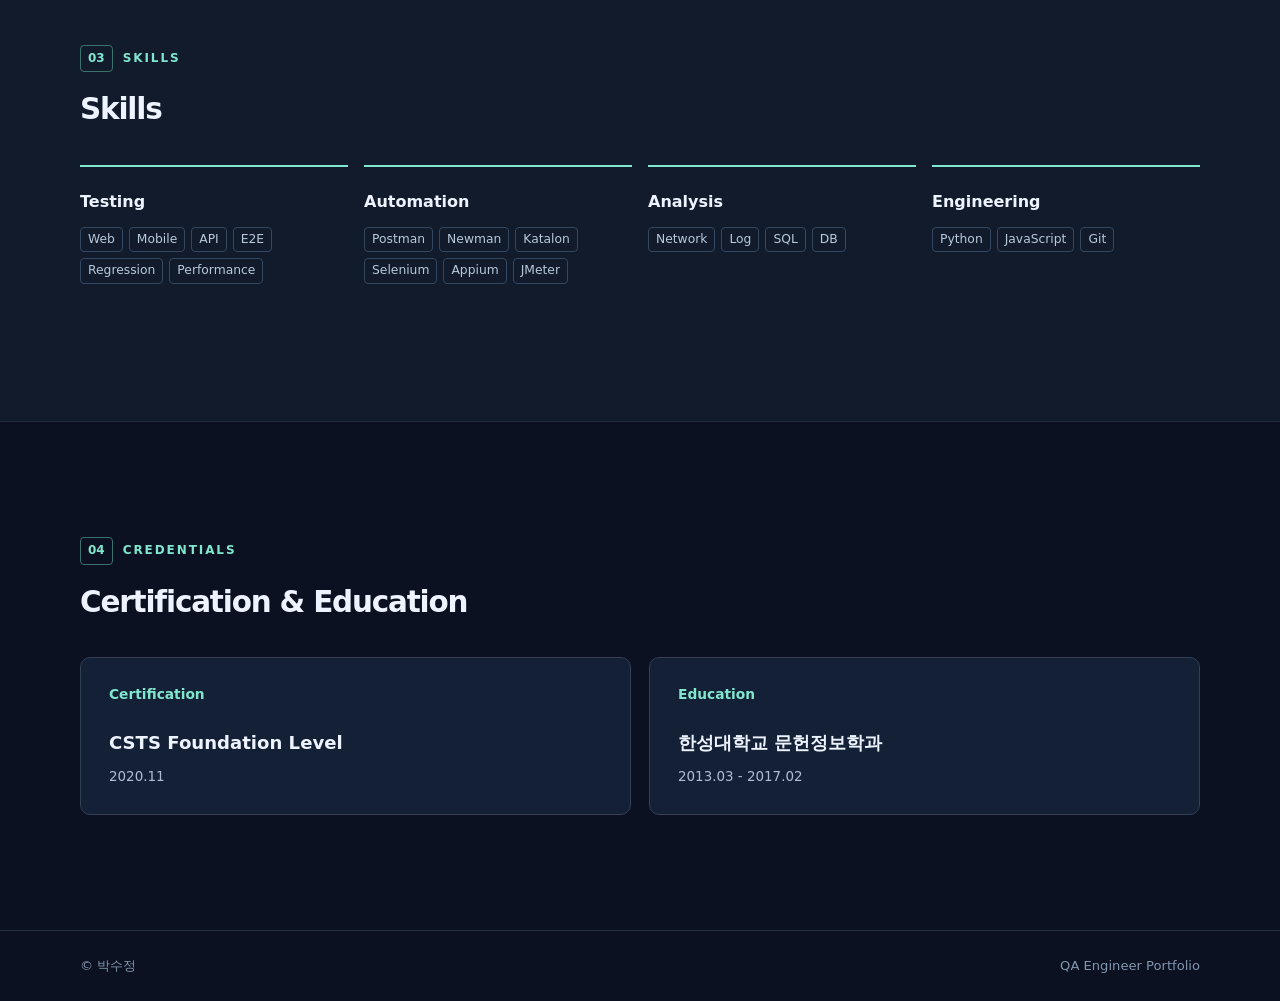
==== commit b378d6bb: "Remove hero metrics strip" ====
--- a/index.html
+++ b/index.html
@@ -34,12 +34,6 @@
           <div><span>GitHub</span><a href="https://github.com/sjpark00">sjpark00 <span aria-hidden="true">↗</span></a></div>
         </div>
       </aside>
-      <ul class="metric-list" aria-label="대표 수치">
-        <li><strong>4+</strong><span>Years QA Experience</span></li>
-        <li><strong>39</strong><span>Products</span></li>
-        <li><strong>4,000+</strong><span>API Test Cases</span></li>
-        <li><strong>5</strong><span>Reservation Channels</span></li>
-      </ul>
     </section>
 
     <section class="section section-tint" id="strategy" aria-labelledby="strategy-title">
--- a/assets/style.css
+++ b/assets/style.css
@@ -25,26 +25,21 @@
 .hero { display: grid; grid-template-columns: minmax(0, 1.8fr) minmax(260px, .7fr); align-items: center; gap: 42px clamp(32px, 5vw, 70px); padding-block: clamp(76px, 9vw, 112px); }
 .hero-name { margin: 0 0 22px; font-size: 1.15rem; font-weight: 800; letter-spacing: -.035em; }
 .hero-name span { display: inline-block; margin-left: 12px; color: #aebdd1; font-size: .86rem; font-weight: 600; letter-spacing: 0; }
-.hero h1 { margin: 0; max-width: 830px; font-size: clamp(1.9rem, 3vw, 2.8rem); line-height: 1.3; letter-spacing: -.05em; word-break: keep-all; }
+.hero h1 { margin: 0; max-width: 830px; font-size: clamp(1.75rem, 2.5vw, 2.3rem); line-height: 1.35; letter-spacing: -.04em; word-break: keep-all; }
 .hero h1 span { color: #80e6ce; }
 .lead { max-width: 690px; margin: 28px 0 0; color: #d2ddec; font-size: 1rem; word-break: keep-all; }
-.supporting-copy { max-width: 690px; margin: 14px 0 0; color: #aebdd1; font-size: .94rem; word-break: keep-all; }
+.supporting-copy { max-width: 690px; margin: 14px 0 0; color: #aebdd1; font-size: 1rem; word-break: keep-all; }
 .profile-card { padding: 28px; border: 1px solid #2c3d54; border-radius: 14px; background: linear-gradient(145deg, #17243a, #101b2e); }
 .profile-card .eyebrow { margin-bottom: 12px; }
 .profile-links { display: grid; gap: 12px; margin-top: 20px; }
-.profile-links > div { padding-top: 12px; border-top: 1px solid #304057; }
+.profile-links > div { padding-top: 0; }
 .profile-links > div > span { display: block; color: #80e6ce; font-size: .7rem; font-weight: 700; }
 .profile-links a { display: flex; justify-content: space-between; gap: 6px; margin-top: 3px; font-size: .8rem; overflow-wrap: anywhere; text-decoration: none; }
 .profile-links a span { flex: none; }
-.metric-list { grid-column: 1 / -1; display: grid; grid-template-columns: repeat(4, minmax(0, 1fr)); margin: 10px 0 0; padding: 22px 0 0; border-top: 1px solid #304057; list-style: none; }
-.metric-list li { padding: 8px 22px; border-left: 1px solid #304057; }
-.metric-list li:first-child { padding-left: 0; border-left: 0; }
-.metric-list strong { display: block; color: #80e6ce; font-size: clamp(1.6rem, 2.5vw, 2.15rem); line-height: 1.1; letter-spacing: -.05em; }
-.metric-list span { display: block; margin-top: 8px; color: #aebdd1; font-size: .77rem; font-weight: 600; }
 .section { padding-block: clamp(76px, 9vw, 122px); scroll-margin-top: 24px; }
 .section-tint { border-block: 1px solid #1f2c40; background: #111b2c; }
 .section-heading { margin-bottom: 36px; }
-.section-heading h2 { margin: 0; font-size: clamp(1.7rem, 2.8vw, 2.35rem); line-height: 1.25; letter-spacing: -.05em; word-break: keep-all; }
+.section-heading h2 { margin: 0; font-size: clamp(1.55rem, 2.3vw, 2rem); line-height: 1.3; letter-spacing: -.04em; word-break: keep-all; }
 .section-heading > p:last-child { margin: 16px 0 0; color: #aebdd1; }
 .strategy-flow { position: relative; display: grid; grid-template-columns: repeat(5, minmax(0, 1fr)); gap: 0; margin: 0; padding: 0; list-style: none; }
 .strategy-flow::before { position: absolute; top: 15px; right: 9%; left: 9%; height: 1px; background: #426c70; content: ""; }
@@ -58,7 +53,7 @@
 .experience:last-child { padding-bottom: 0; }
 .experience-header { display: flex; justify-content: space-between; align-items: flex-start; gap: 18px; }
 .experience-number { margin: 0 0 10px; color: #80e6ce; font-size: .75rem; font-weight: 800; letter-spacing: .08em; text-transform: uppercase; }
-.experience-header h3 { margin: 0; font-size: clamp(1.45rem, 2.1vw, 1.85rem); line-height: 1.25; letter-spacing: -.04em; }
+.experience-header h3 { margin: 0; font-size: clamp(1.3rem, 1.8vw, 1.6rem); line-height: 1.3; letter-spacing: -.03em; }
 .experience-role { margin: 8px 0 0; color: #d2ddec; font-size: .95rem; font-weight: 700; }
 .experience-role span { margin-left: 8px; color: #aebdd1; font-weight: 500; }
 .experience-date { flex: none; margin-top: 24px; color: #80e6ce; font-size: .84rem; font-weight: 700; }
@@ -68,21 +63,21 @@
 .app-types strong { margin-left: 6px; color: #80e6ce; }
 .responsibilities { display: grid; grid-template-columns: 120px minmax(0, 1fr); gap: 20px; margin-top: 34px; padding-block: 22px; border-block: 1px solid #304057; }
 .responsibilities h4, .cases-heading { margin: 0; color: #80e6ce; font-size: .86rem; font-weight: 800; }
-.responsibilities ul { display: grid; grid-template-columns: repeat(2, minmax(0, 1fr)); gap: 8px 28px; margin: 0; padding-left: 18px; color: #b8c7da; font-size: .85rem; word-break: keep-all; }
+.responsibilities ul { display: grid; grid-template-columns: repeat(2, minmax(0, 1fr)); gap: 8px 28px; margin: 0; padding-left: 18px; color: #b8c7da; font-size: .9rem; word-break: keep-all; }
 .cases-heading { margin: 34px 0 16px; }
 .case-grid { display: grid; grid-template-columns: repeat(2, minmax(0, 1fr)); gap: 18px; }
-.case-card { display: flex; flex-direction: column; min-height: 275px; padding: clamp(24px, 3vw, 36px); border: 1px solid #304057; border-radius: 12px; background: #142036; text-decoration: none; transition: border-color .15s ease, transform .15s ease; }
+.case-card { display: flex; flex-direction: column; min-height: 260px; padding: clamp(24px, 3vw, 36px); border: 1px solid #304057; border-radius: 12px; background: #142036; text-decoration: none; transition: border-color .15s ease, transform .15s ease; }
 .case-card:hover { border-color: #80e6ce; transform: translateY(-3px); }
 .case-top { display: flex; justify-content: space-between; gap: 16px; font-size: .75rem; font-weight: 800; letter-spacing: .08em; }
 .case-index { color: #80e6ce; }
 .case-tag { padding: 3px 8px; border: 1px solid #3a5263; border-radius: 4px; color: #b4c7d7; font-size: .68rem; letter-spacing: 0; }
-.case-card h5 { margin: 20px 0 10px; font-size: clamp(1.15rem, 1.65vw, 1.45rem); line-height: 1.4; letter-spacing: -.035em; word-break: keep-all; }
+.case-card h5 { margin: 18px 0 10px; font-size: clamp(1.05rem, 1.35vw, 1.25rem); line-height: 1.45; letter-spacing: -.02em; word-break: keep-all; }
 .case-facts { display: grid; gap: 11px; margin: 8px 0 0; }
 .case-facts div { display: grid; grid-template-columns: 75px minmax(0, 1fr); gap: 10px; }
-.case-facts dt { color: #91a7bd; font-size: .74rem; font-weight: 700; }
-.case-facts dd { margin: 0; color: #c7d5e5; font-size: .84rem; word-break: keep-all; }
+.case-facts dt { color: #9bb0c3; font-size: .78rem; font-weight: 700; }
+.case-facts dd { margin: 0; color: #d2ddec; font-size: .9rem; word-break: keep-all; }
 .case-facts strong { color: #80e6ce; }
-.case-link { display: block; margin-top: auto; padding-top: 14px; border-top: 1px solid #304057; color: #80e6ce; font-size: 1.2rem; text-align: right; }
+.case-link { display: block; margin-top: auto; padding-top: 8px; color: #80e6ce; font-size: 1.2rem; text-align: right; }
 .skills-grid { display: grid; grid-template-columns: repeat(4, minmax(0, 1fr)); gap: 16px; }
 .skill-group { padding: 22px 0; border-top: 2px solid #80e6ce; }
 .skill-group h3 { margin: 0 0 12px; font-size: 1rem; }
@@ -97,7 +92,7 @@
 .back-link { display: inline-block; margin-bottom: 46px; color: #aebdd1; font-size: .9rem; text-decoration: none; }
 .back-link:hover { color: #80e6ce; }
 .detail-header { max-width: 870px; padding-bottom: 54px; border-bottom: 1px solid #304057; }
-.detail-header h1 { margin: 0; font-size: clamp(1.95rem, 3.5vw, 2.9rem); line-height: 1.25; letter-spacing: -.05em; word-break: keep-all; }
+.detail-header h1 { margin: 0; font-size: clamp(1.75rem, 2.7vw, 2.3rem); line-height: 1.3; letter-spacing: -.04em; word-break: keep-all; }
 .detail-header > p:last-child { margin: 22px 0 0; color: #aebdd1; font-size: 1.06rem; }
 .detail-meta { display: flex; flex-wrap: wrap; gap: 8px 24px; margin-top: 28px; color: #80e6ce; font-size: .85rem; font-weight: 700; }
 .detail-highlights { display: grid; grid-template-columns: repeat(3, minmax(0, 1fr)); gap: 16px; max-width: 850px; margin: 34px 0 0; }
@@ -132,9 +127,7 @@
   .container { width: min(100% - 36px, 1120px); }
   .site-nav { display: grid; grid-template-columns: repeat(3, max-content); gap: 8px 18px; overflow-x: visible; }
   .hero { gap: 42px; padding-block: 68px 82px; }
-  .hero h1 { font-size: clamp(1.9rem, 7vw, 2.25rem); }
-  .metric-list { grid-template-columns: repeat(2, minmax(0, 1fr)); gap: 18px 0; }
-  .metric-list li:nth-child(odd) { padding-left: 0; border-left: 0; }
+  .hero h1 { font-size: clamp(1.75rem, 6.2vw, 2rem); }
   .section { padding-block: 70px; }
   .case-grid, .credentials-grid { grid-template-columns: 1fr; }
   .experience-header { flex-direction: column; gap: 4px; }
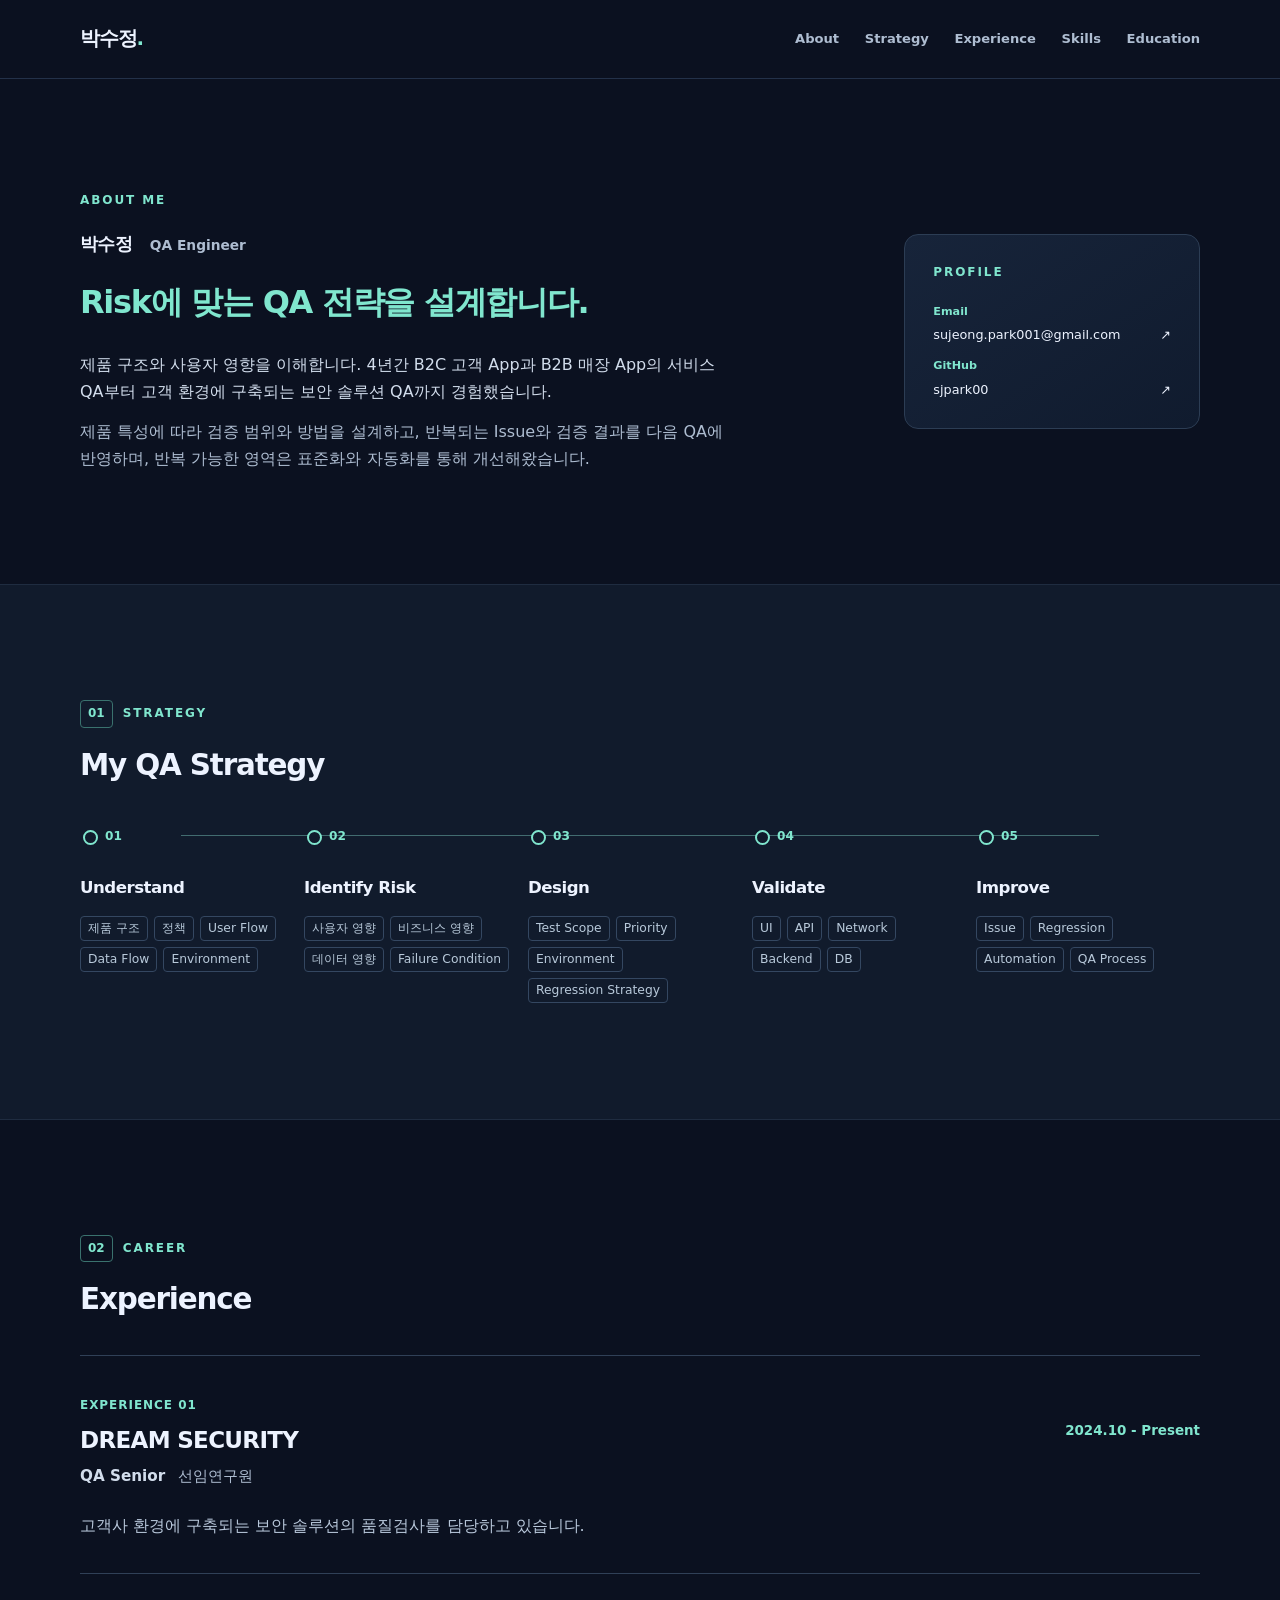
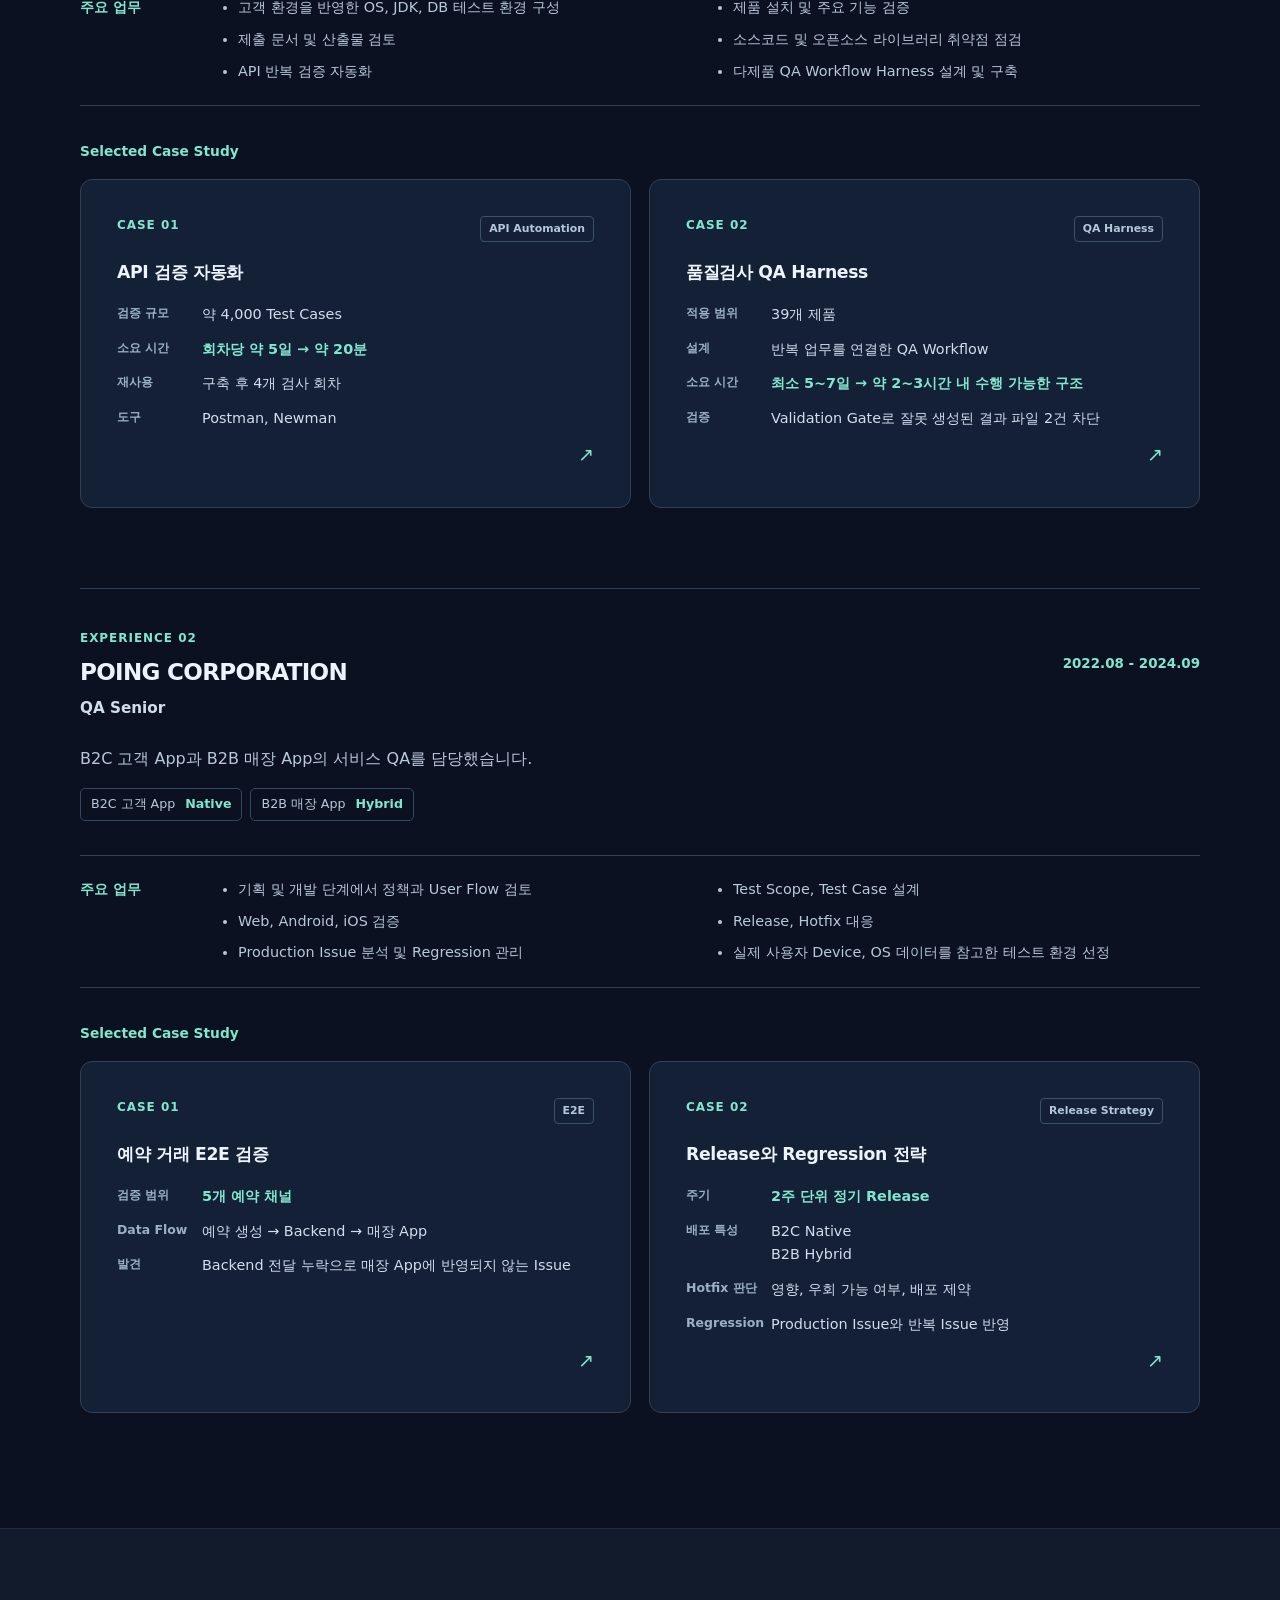
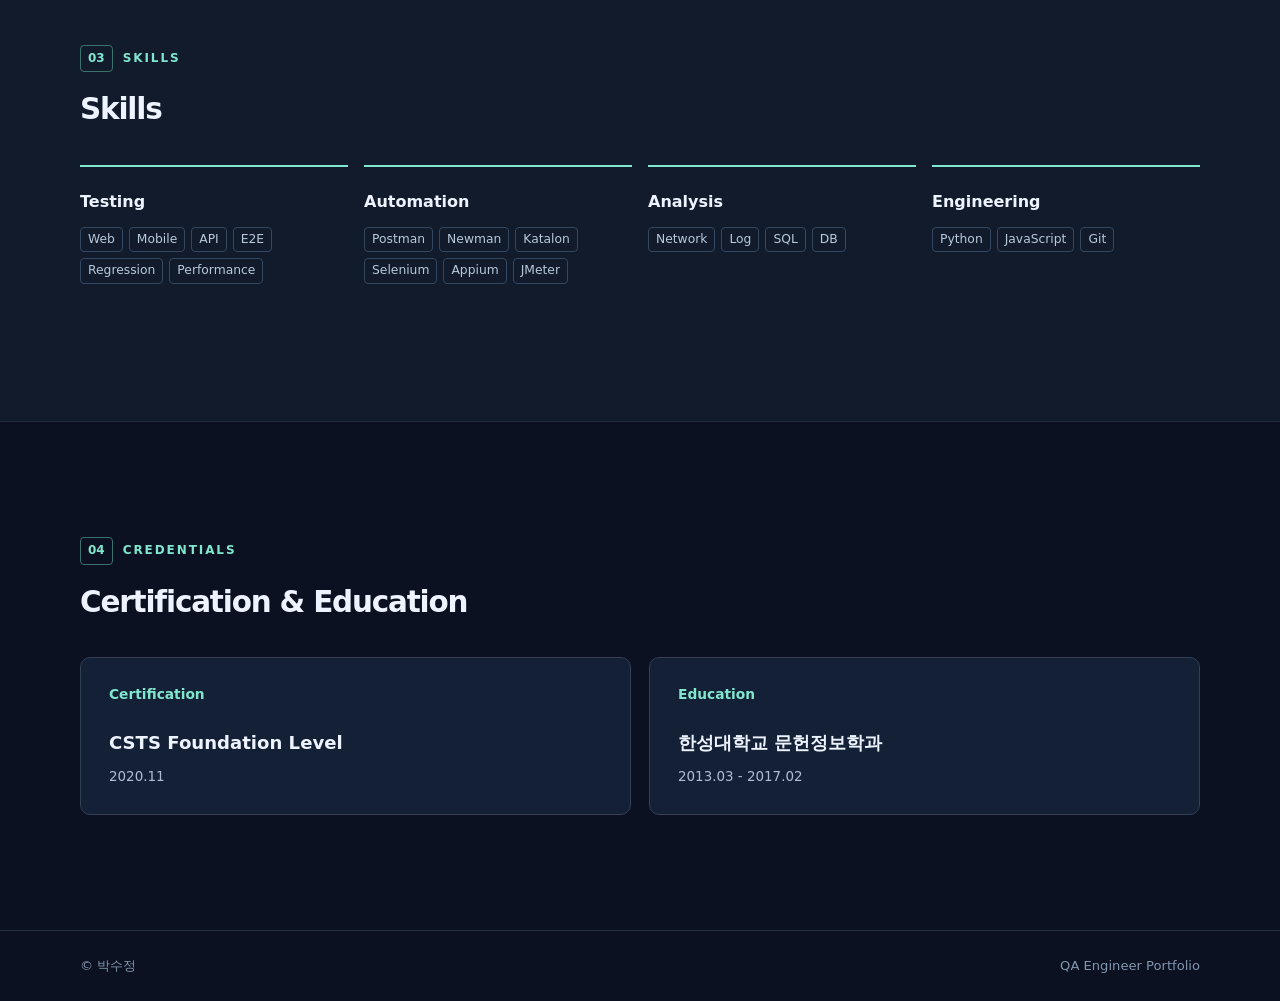
==== commit 32085ff9: "Expand QA Harness case study" ====
--- a/index.html
+++ b/index.html
@@ -74,10 +74,10 @@
             <dl class="case-facts"><div><dt>검증 규모</dt><dd>약 4,000 Test Cases</dd></div><div><dt>소요 시간</dt><dd><strong>회차당 약 5일 → 약 20분</strong></dd></div><div><dt>재사용</dt><dd>구축 후 4개 검사 회차</dd></div><div><dt>도구</dt><dd>Postman, Newman</dd></div></dl>
             <span class="case-link" aria-hidden="true">↗</span>
           </a>
-          <a class="case-card" href="cases/security-qa-harness.html" aria-label="39개 제품의 반복 품질검사를 위한 QA Harness 구축, 상세 페이지">
+          <a class="case-card" href="cases/security-qa-harness.html" aria-label="다수 제품의 반복 품질검사를 위한 QA Harness 구축, 상세 페이지">
             <div class="case-top"><span class="case-index">CASE 02</span><span class="case-tag">QA Harness</span></div>
-            <h5>39개 제품 QA Harness</h5>
-            <dl class="case-facts"><div><dt>적용 범위</dt><dd><strong>39개 제품</strong></dd></div><div><dt>Workflow</dt><dd>문서 검토 → Test Case 생성 → 테스트 실행 → 결과 작성</dd></div><div><dt>검증 장치</dt><dd>Validation Gate</dd></div><div><dt>결과</dt><dd>잘못 생성된 결과물 2건 차단</dd></div></dl>
+            <h5>품질검사 QA Harness</h5>
+            <dl class="case-facts"><div><dt>적용 범위</dt><dd>39개 제품</dd></div><div><dt>설계</dt><dd>반복 업무를 연결한 QA Workflow</dd></div><div><dt>소요 시간</dt><dd><strong>최소 5~7일 → 약 2~3시간 내 수행 가능한 구조</strong></dd></div><div><dt>검증</dt><dd>Validation Gate로 잘못 생성된 결과 파일 2건 차단</dd></div></dl>
             <span class="case-link" aria-hidden="true">↗</span>
           </a>
         </div>
--- a/assets/style.css
+++ b/assets/style.css
@@ -106,8 +106,26 @@
 .detail-block { display: grid; grid-template-columns: 160px minmax(0, 1fr); gap: 30px; padding: 38px 0; border-bottom: 1px solid #304057; }
 .detail-block h2 { margin: 0; color: #80e6ce; font-size: .92rem; font-weight: 800; letter-spacing: .02em; }
 .detail-block p, .detail-block ul { margin: 0; color: #d2ddec; word-break: keep-all; }
+.detail-block p + p { margin-top: 14px; }
 .detail-block ul { padding-left: 20px; }
 .detail-block li + li { margin-top: 9px; }
+.detail-block-wide { grid-template-columns: 1fr; gap: 16px; }
+.harness-roles { display: grid; grid-template-columns: repeat(2, minmax(0, 1fr)); gap: 10px; margin: 22px 0 0; }
+.harness-roles div { padding: 16px 18px; border: 1px solid #304057; border-radius: 8px; background: #142036; }
+.harness-roles dt { color: #80e6ce; font-size: .86rem; font-weight: 800; }
+.harness-roles dd { margin: 6px 0 0; color: #d2ddec; font-size: .88rem; word-break: keep-all; }
+.harness-diagram { margin: 24px 0; padding: 22px; border: 1px solid #304057; border-radius: 10px; background: #111b2c; }
+.harness-diagram figcaption { margin-bottom: 18px; color: #80e6ce; font-size: .85rem; font-weight: 800; }
+.diagram-steps { display: grid; gap: 14px; margin: 0; padding: 0; list-style: none; }
+.workflow-steps { grid-template-columns: repeat(6, minmax(0, 1fr)); }
+.validation-steps { grid-template-columns: repeat(4, minmax(0, 1fr)); }
+.diagram-steps li { position: relative; min-width: 0; padding: 14px 12px; border: 1px solid #344761; border-radius: 7px; background: #17243a; }
+.diagram-steps li:not(:last-child)::after { position: absolute; top: 50%; right: -13px; z-index: 1; color: #80e6ce; content: "→"; transform: translateY(-50%); }
+.diagram-steps li span { display: block; color: #80e6ce; font-size: .73rem; font-weight: 800; }
+.diagram-steps li strong { display: block; margin-top: 7px; font-size: .86rem; line-height: 1.45; word-break: keep-all; }
+.diagram-steps li small { display: block; margin-top: 5px; color: #aebdd1; font-size: .73rem; }
+.diagram-note { margin: 18px 0 0; padding-left: 14px; border-left: 2px solid #80e6ce; color: #d2ddec; font-size: .87rem; }
+.diagram-note strong { margin-right: 8px; color: #80e6ce; }
 .detail-next { display: inline-block; margin-top: 42px; color: #80e6ce; font-weight: 700; text-decoration: none; }
 .detail-next:hover { text-decoration: underline; }
 @media (max-width: 900px) {
@@ -122,6 +140,8 @@
   .step-number { padding-left: 0; line-height: 27px; }
   .strategy-flow h3 { margin: 5px 0 9px; }
   .skills-grid { grid-template-columns: repeat(2, minmax(0, 1fr)); }
+  .diagram-steps { grid-template-columns: 1fr; gap: 22px; }
+  .diagram-steps li:not(:last-child)::after { top: auto; right: auto; bottom: -24px; left: 50%; content: "↓"; transform: translateX(-50%); }
 }
 @media (max-width: 640px) {
   .container { width: min(100% - 36px, 1120px); }
@@ -142,6 +162,8 @@
   .detail-flow li + li::before { transform: rotate(90deg); }
   .back-link { margin-bottom: 32px; }
   .detail-block { grid-template-columns: 1fr; gap: 10px; padding-block: 28px; }
+  .harness-roles { grid-template-columns: 1fr; }
+  .harness-diagram { padding: 18px; }
 }
 @media (prefers-reduced-motion: reduce) {
   html { scroll-behavior: auto; }
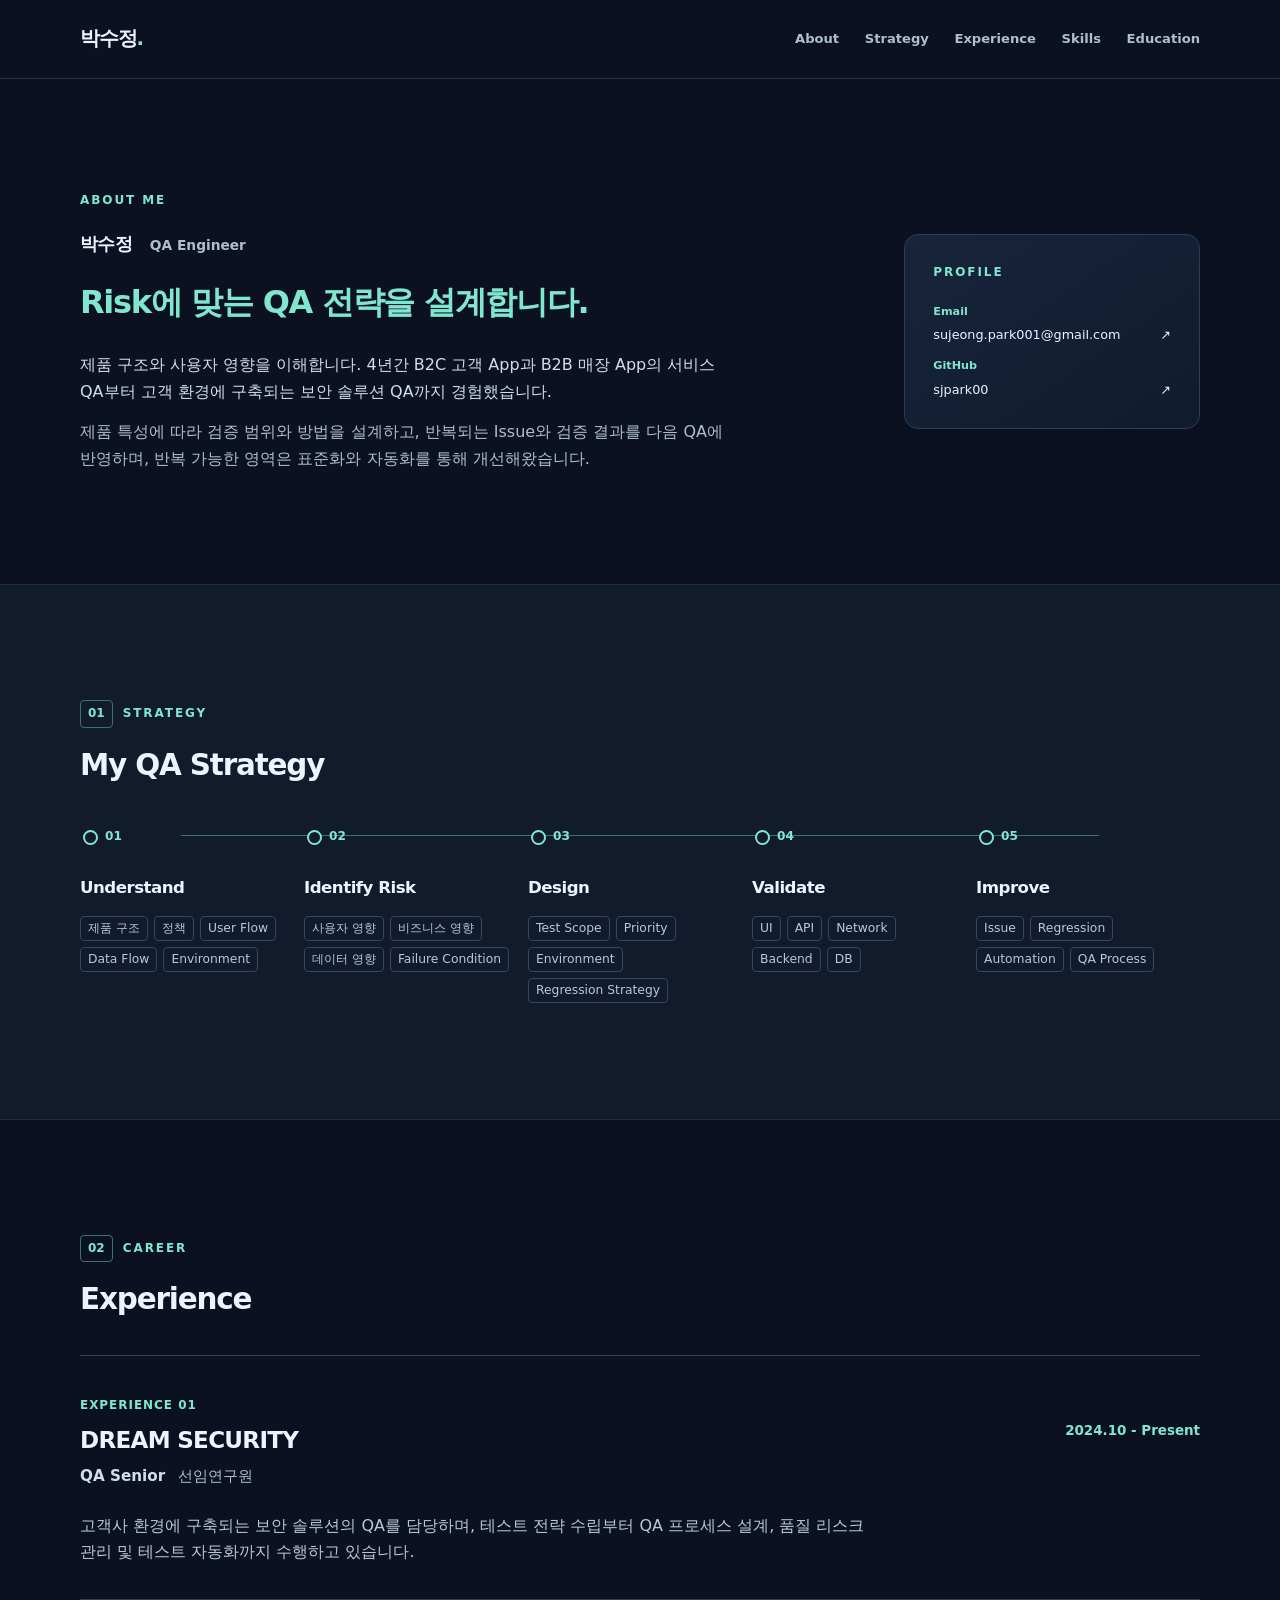
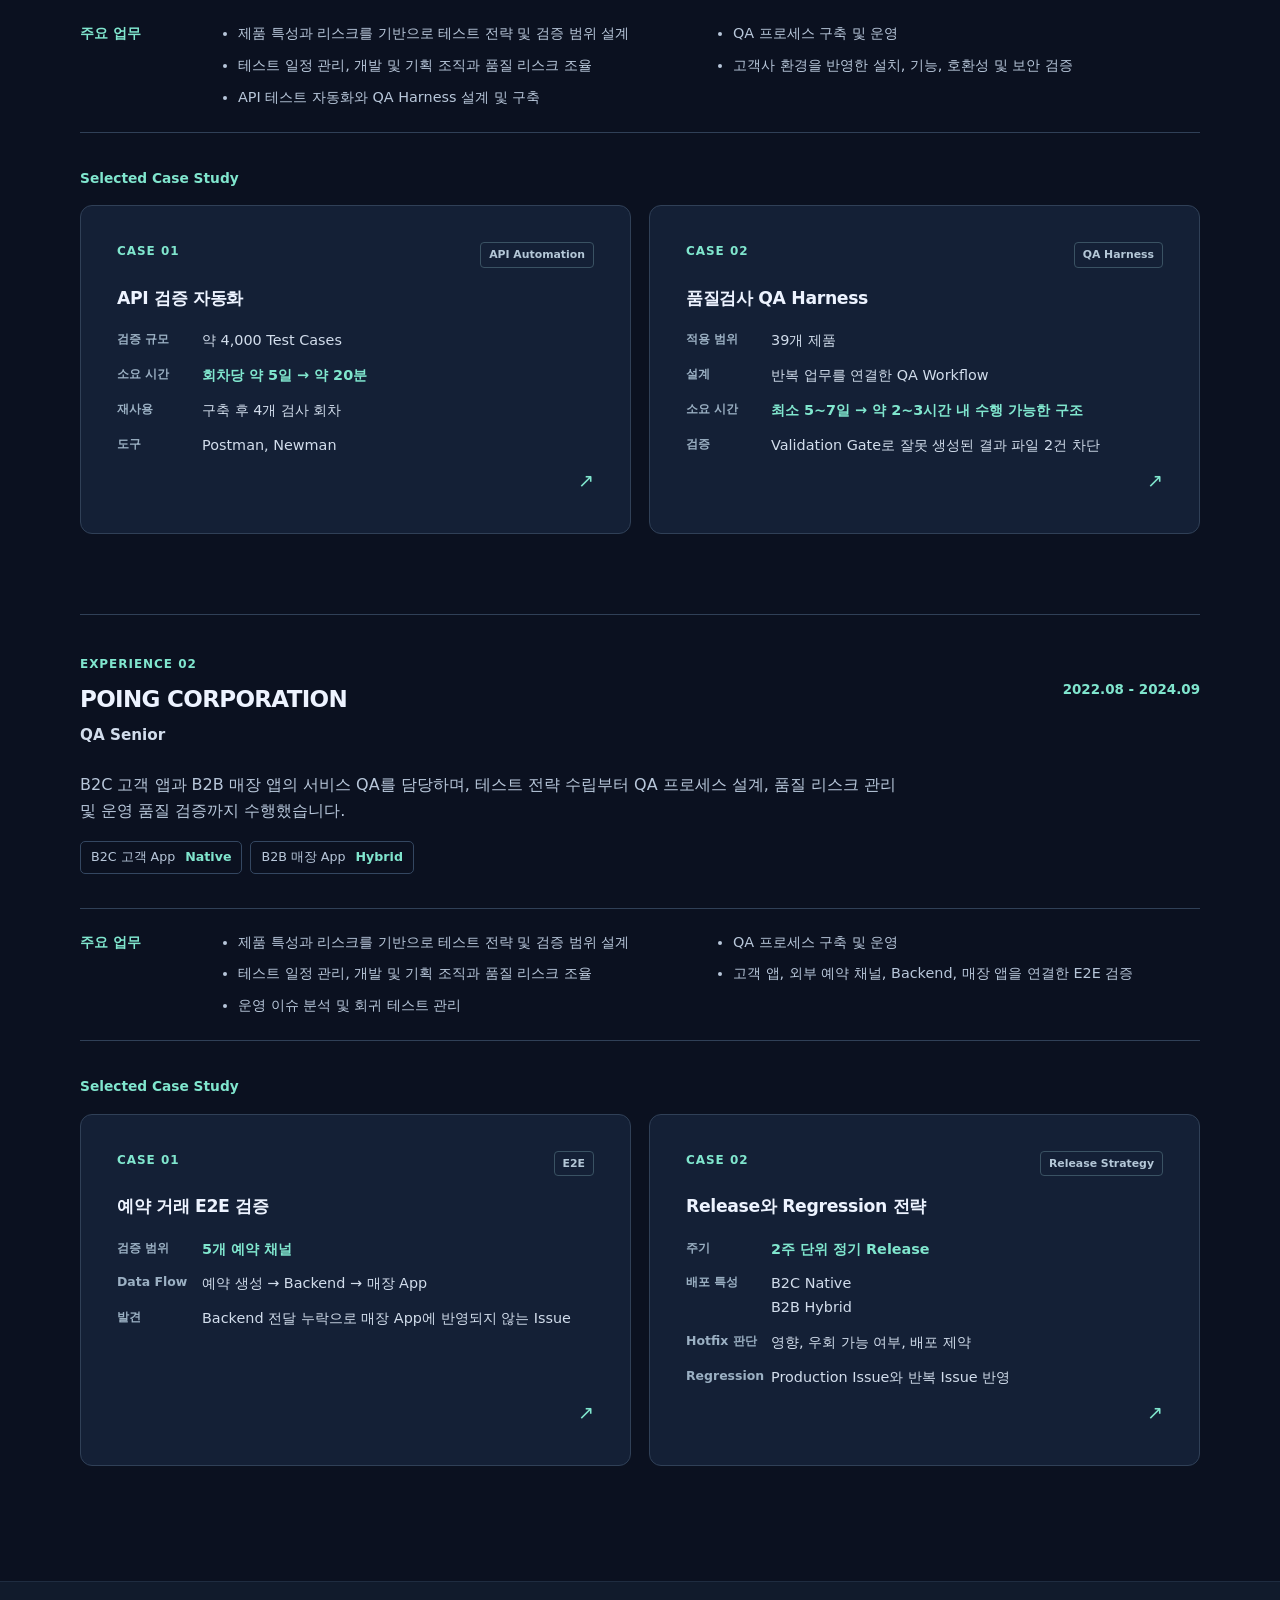
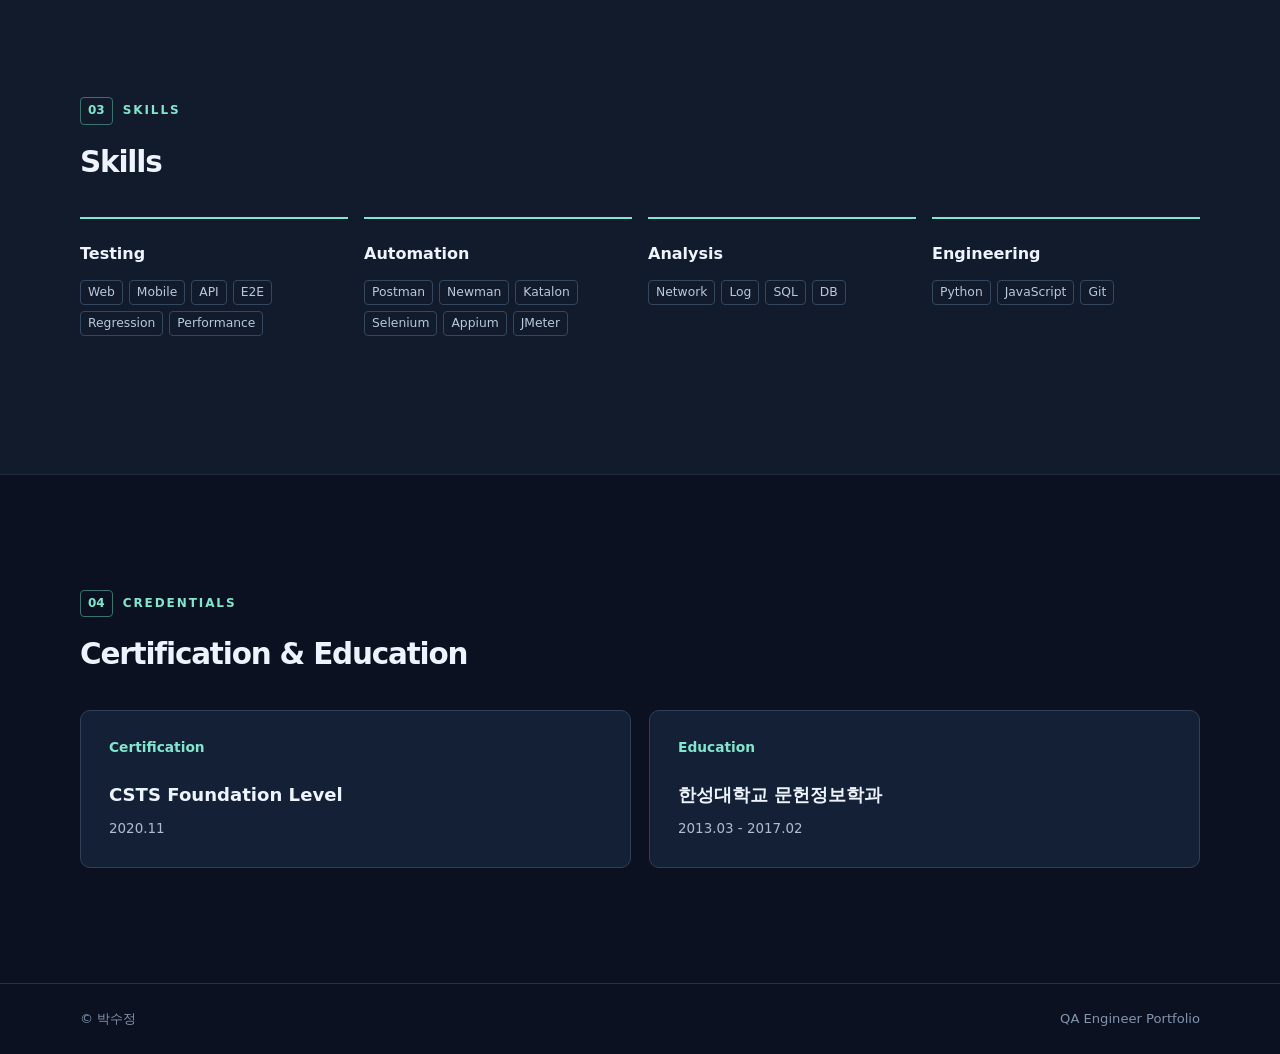
==== commit 4914a9fa: "Refine QA experience summaries" ====
--- a/index.html
+++ b/index.html
@@ -57,14 +57,13 @@
           <div><p class="experience-number">Experience 01</p><h3 id="dream-title">DREAM SECURITY</h3><p class="experience-role">QA Senior <span>선임연구원</span></p></div>
           <time class="experience-date">2024.10 - Present</time>
         </header>
-        <p class="experience-summary">고객사 환경에 구축되는 보안 솔루션의 품질검사를 담당하고 있습니다.</p>
+        <p class="experience-summary">고객사 환경에 구축되는 보안 솔루션의 QA를 담당하며, 테스트 전략 수립부터 QA 프로세스 설계, 품질 리스크 관리 및 테스트 자동화까지 수행하고 있습니다.</p>
         <div class="responsibilities"><h4>주요 업무</h4><ul>
-          <li>고객 환경을 반영한 OS, JDK, DB 테스트 환경 구성</li>
-          <li>제품 설치 및 주요 기능 검증</li>
-          <li>제출 문서 및 산출물 검토</li>
-          <li>소스코드 및 오픈소스 라이브러리 취약점 점검</li>
-          <li>API 반복 검증 자동화</li>
-          <li>다제품 QA Workflow Harness 설계 및 구축</li>
+          <li>제품 특성과 리스크를 기반으로 테스트 전략 및 검증 범위 설계</li>
+          <li>QA 프로세스 구축 및 운영</li>
+          <li>테스트 일정 관리, 개발 및 기획 조직과 품질 리스크 조율</li>
+          <li>고객사 환경을 반영한 설치, 기능, 호환성 및 보안 검증</li>
+          <li>API 테스트 자동화와 QA Harness 설계 및 구축</li>
         </ul></div>
         <h4 class="cases-heading">Selected Case Study</h4>
         <div class="case-grid">
@@ -88,15 +87,14 @@
           <div><p class="experience-number">Experience 02</p><h3 id="poing-title">POING CORPORATION</h3><p class="experience-role">QA Senior</p></div>
           <time class="experience-date">2022.08 - 2024.09</time>
         </header>
-        <p class="experience-summary">B2C 고객 App과 B2B 매장 App의 서비스 QA를 담당했습니다.</p>
+        <p class="experience-summary">B2C 고객 앱과 B2B 매장 앱의 서비스 QA를 담당하며, 테스트 전략 수립부터 QA 프로세스 설계, 품질 리스크 관리 및 운영 품질 검증까지 수행했습니다.</p>
         <div class="app-types"><span>B2C 고객 App <strong>Native</strong></span><span>B2B 매장 App <strong>Hybrid</strong></span></div>
         <div class="responsibilities"><h4>주요 업무</h4><ul>
-          <li>기획 및 개발 단계에서 정책과 User Flow 검토</li>
-          <li>Test Scope, Test Case 설계</li>
-          <li>Web, Android, iOS 검증</li>
-          <li>Release, Hotfix 대응</li>
-          <li>Production Issue 분석 및 Regression 관리</li>
-          <li>실제 사용자 Device, OS 데이터를 참고한 테스트 환경 선정</li>
+          <li>제품 특성과 리스크를 기반으로 테스트 전략 및 검증 범위 설계</li>
+          <li>QA 프로세스 구축 및 운영</li>
+          <li>테스트 일정 관리, 개발 및 기획 조직과 품질 리스크 조율</li>
+          <li>고객 앱, 외부 예약 채널, Backend, 매장 앱을 연결한 E2E 검증</li>
+          <li>운영 이슈 분석 및 회귀 테스트 관리</li>
         </ul></div>
         <h4 class="cases-heading">Selected Case Study</h4>
         <div class="case-grid">
--- a/assets/style.css
+++ b/assets/style.css
@@ -57,7 +57,7 @@
 .experience-role { margin: 8px 0 0; color: #d2ddec; font-size: .95rem; font-weight: 700; }
 .experience-role span { margin-left: 8px; color: #aebdd1; font-weight: 500; }
 .experience-date { flex: none; margin-top: 24px; color: #80e6ce; font-size: .84rem; font-weight: 700; }
-.experience-summary { margin: 24px 0 0; color: #b8c7da; font-size: 1rem; word-break: keep-all; }
+.experience-summary { max-width: 820px; margin: 24px 0 0; color: #b8c7da; font-size: 1rem; word-break: keep-all; }
 .app-types { display: flex; flex-wrap: wrap; gap: 8px; margin-top: 16px; }
 .app-types span { padding: 5px 10px; border: 1px solid #344761; border-radius: 5px; color: #b8c7da; font-size: .79rem; }
 .app-types strong { margin-left: 6px; color: #80e6ce; }
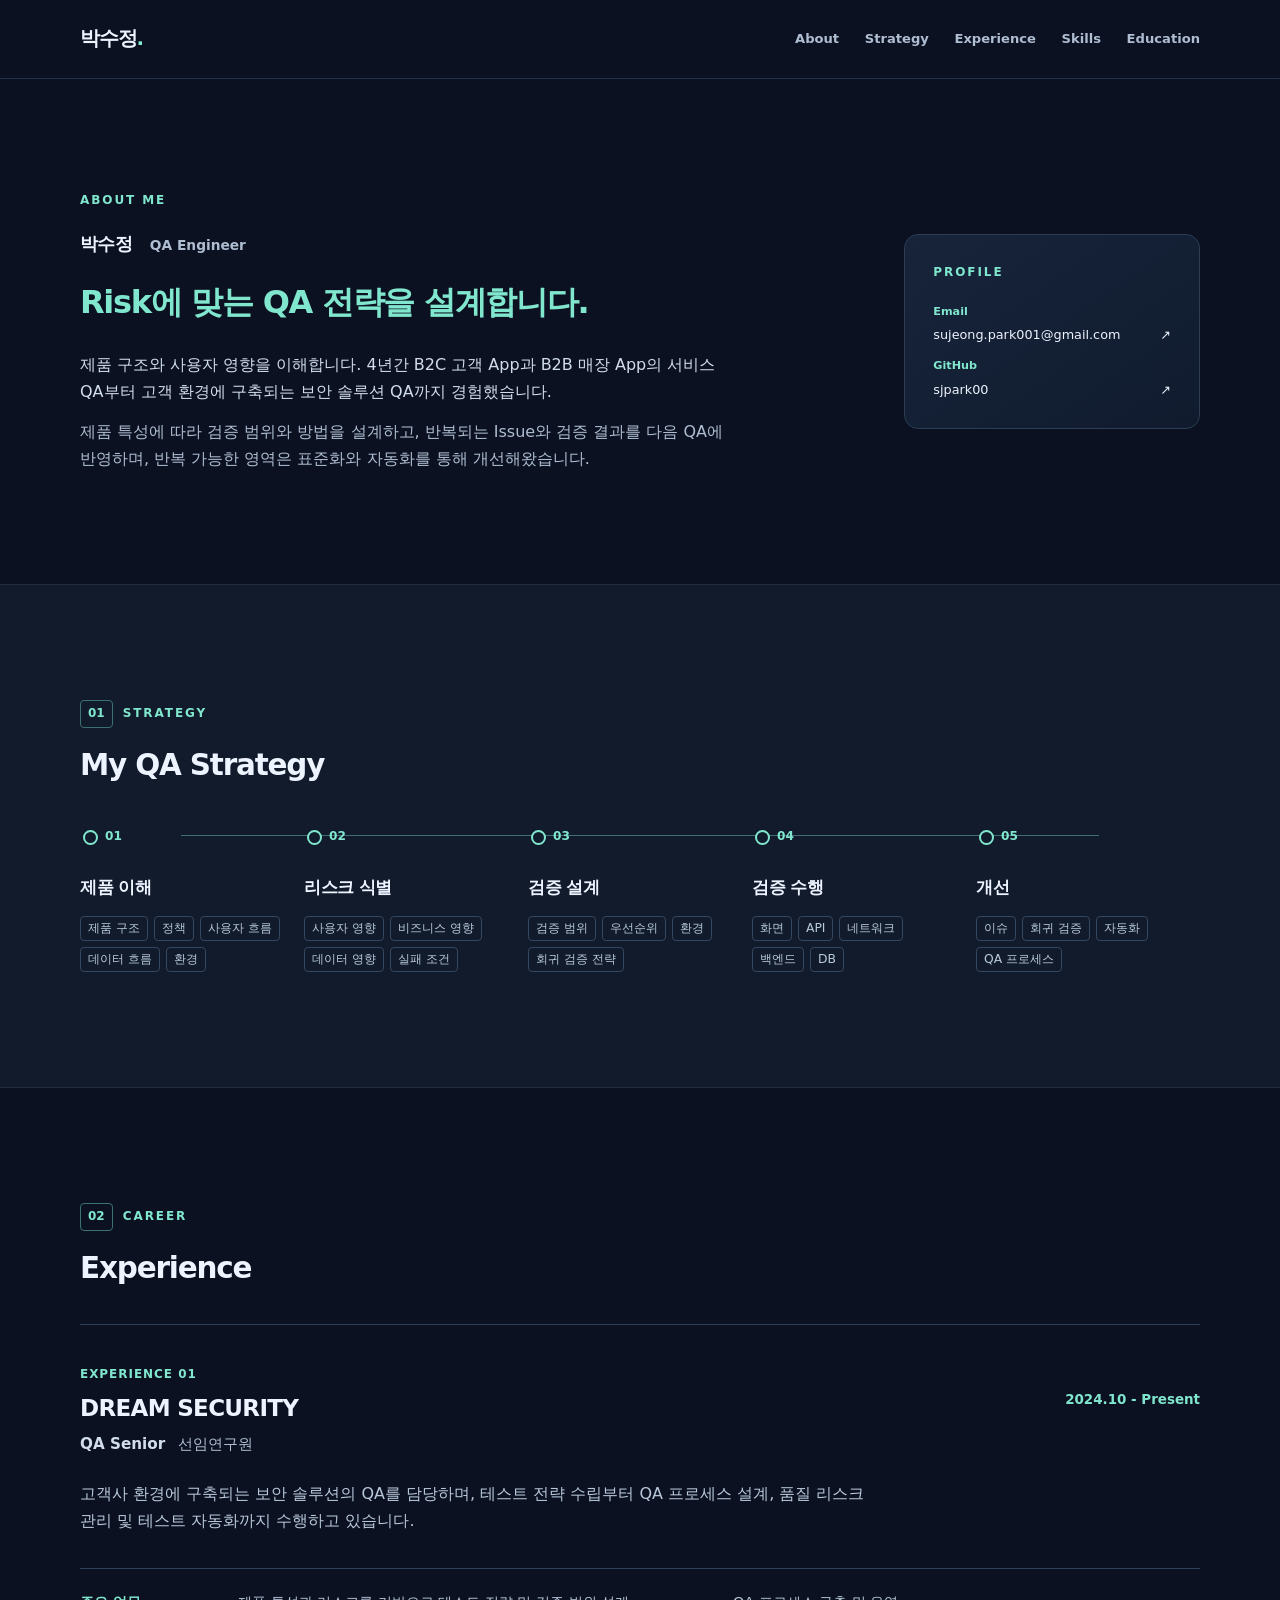
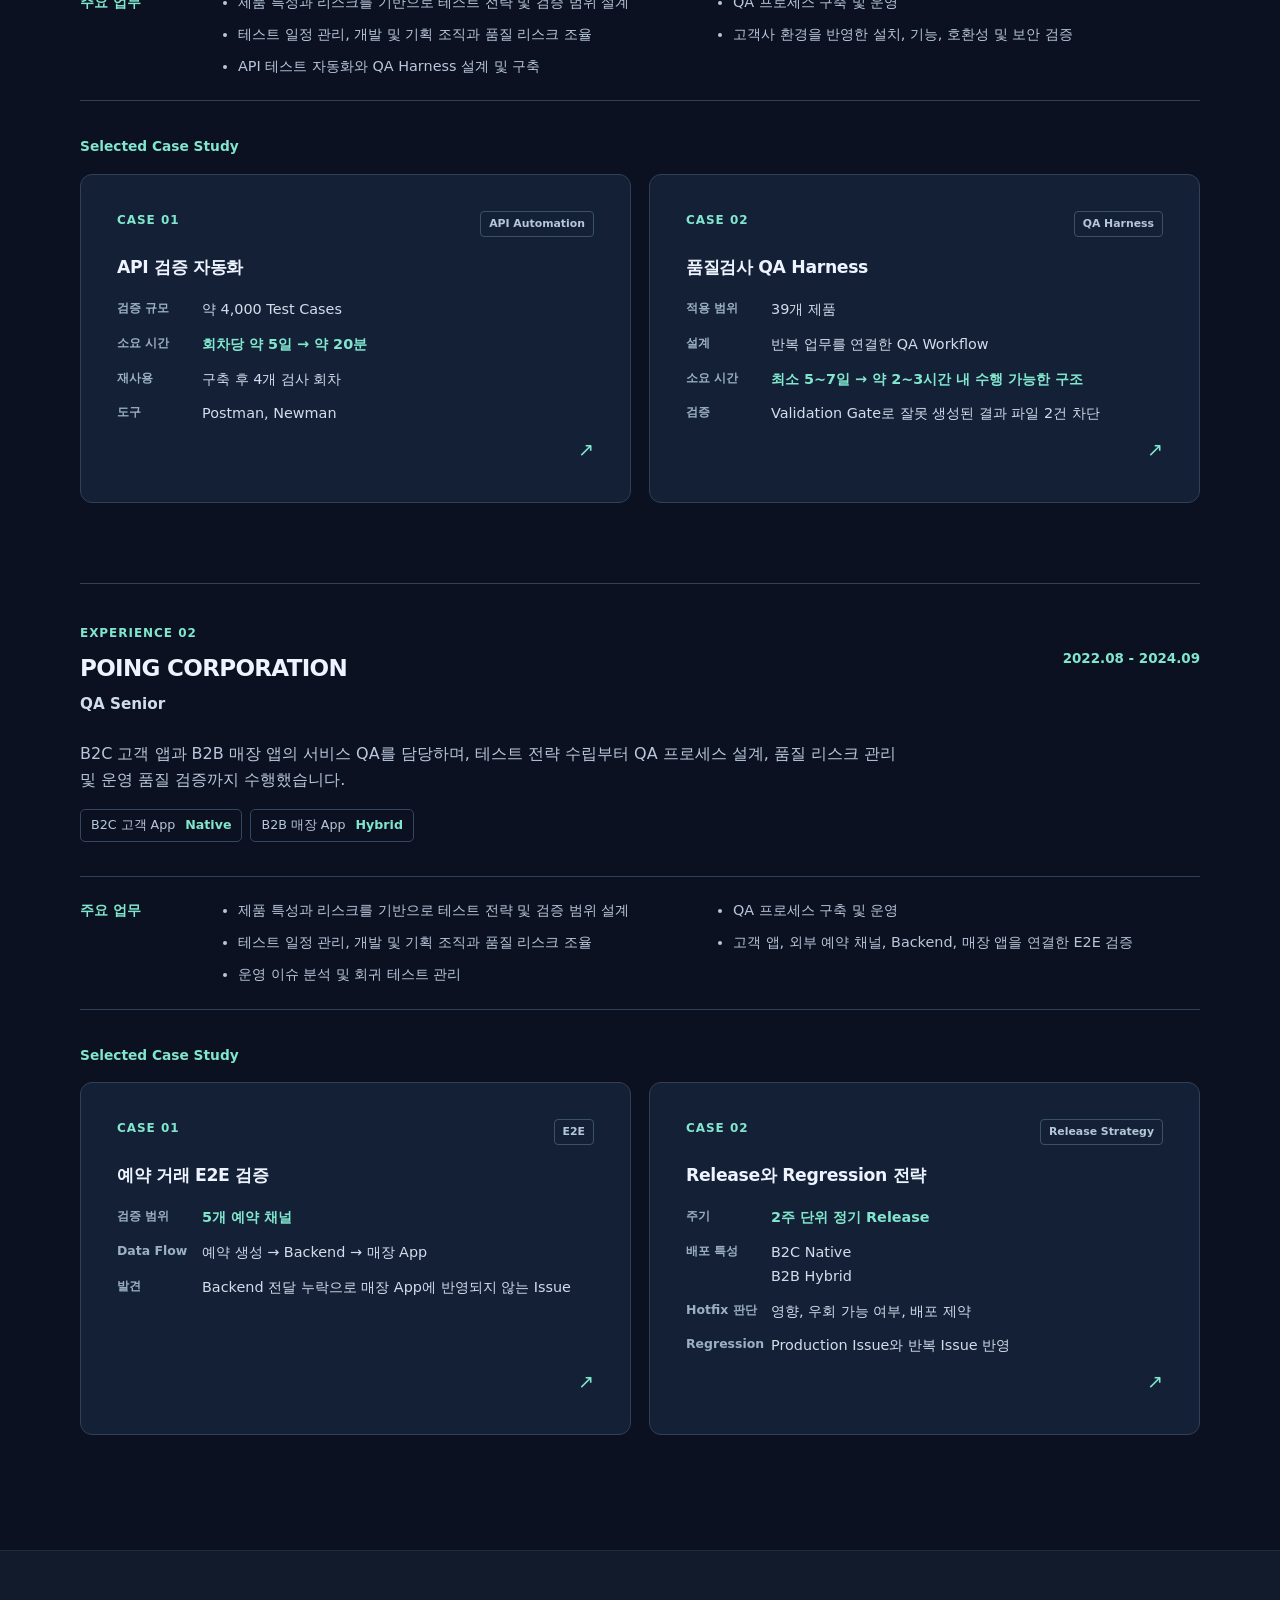
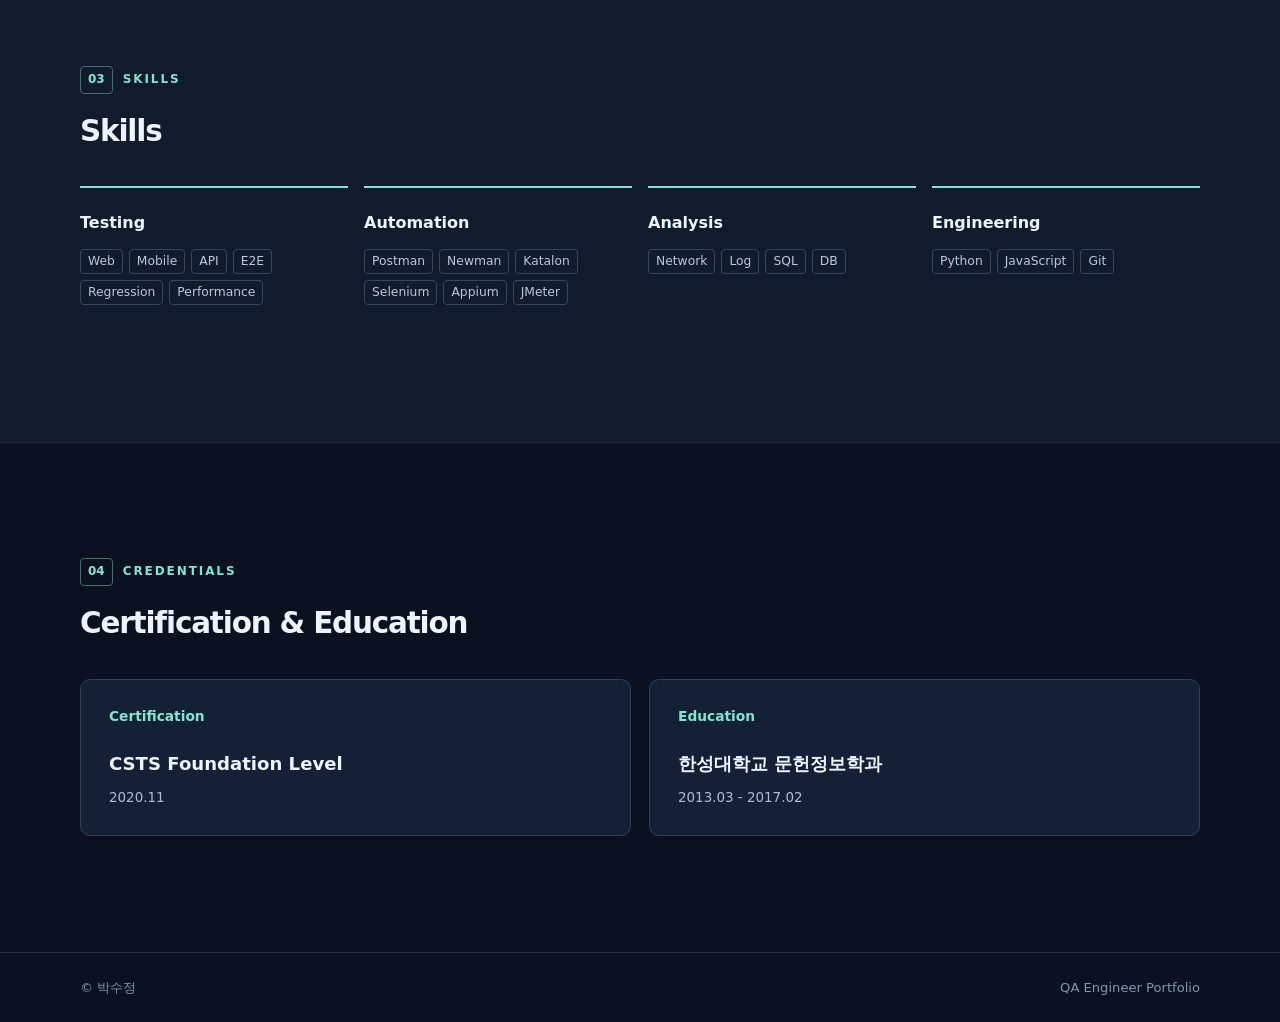
==== commit 332e9562: "Translate QA strategy steps to Korean" ====
--- a/index.html
+++ b/index.html
@@ -40,11 +40,11 @@
       <div class="container">
         <div class="section-heading"><p class="eyebrow"><span>01</span>Strategy</p><h2 id="strategy-title">My QA Strategy</h2></div>
         <ol class="strategy-flow">
-          <li><span class="step-number">01</span><h3>Understand</h3><ul class="term-list"><li>제품 구조</li><li>정책</li><li>User Flow</li><li>Data Flow</li><li>Environment</li></ul></li>
-          <li><span class="step-number">02</span><h3>Identify Risk</h3><ul class="term-list"><li>사용자 영향</li><li>비즈니스 영향</li><li>데이터 영향</li><li>Failure Condition</li></ul></li>
-          <li><span class="step-number">03</span><h3>Design</h3><ul class="term-list"><li>Test Scope</li><li>Priority</li><li>Environment</li><li>Regression Strategy</li></ul></li>
-          <li><span class="step-number">04</span><h3>Validate</h3><ul class="term-list"><li>UI</li><li>API</li><li>Network</li><li>Backend</li><li>DB</li></ul></li>
-          <li><span class="step-number">05</span><h3>Improve</h3><ul class="term-list"><li>Issue</li><li>Regression</li><li>Automation</li><li>QA Process</li></ul></li>
+          <li><span class="step-number">01</span><h3>제품 이해</h3><ul class="term-list"><li>제품 구조</li><li>정책</li><li>사용자 흐름</li><li>데이터 흐름</li><li>환경</li></ul></li>
+          <li><span class="step-number">02</span><h3>리스크 식별</h3><ul class="term-list"><li>사용자 영향</li><li>비즈니스 영향</li><li>데이터 영향</li><li>실패 조건</li></ul></li>
+          <li><span class="step-number">03</span><h3>검증 설계</h3><ul class="term-list"><li>검증 범위</li><li>우선순위</li><li>환경</li><li>회귀 검증 전략</li></ul></li>
+          <li><span class="step-number">04</span><h3>검증 수행</h3><ul class="term-list"><li>화면</li><li>API</li><li>네트워크</li><li>백엔드</li><li>DB</li></ul></li>
+          <li><span class="step-number">05</span><h3>개선</h3><ul class="term-list"><li>이슈</li><li>회귀 검증</li><li>자동화</li><li>QA 프로세스</li></ul></li>
         </ol>
       </div>
     </section>
--- a/assets/style.css
+++ b/assets/style.css
@@ -114,17 +114,14 @@
 .harness-roles div { padding: 16px 18px; border: 1px solid #304057; border-radius: 8px; background: #142036; }
 .harness-roles dt { color: #80e6ce; font-size: .86rem; font-weight: 800; }
 .harness-roles dd { margin: 6px 0 0; color: #d2ddec; font-size: .88rem; word-break: keep-all; }
-.harness-diagram { margin: 24px 0; padding: 22px; border: 1px solid #304057; border-radius: 10px; background: #111b2c; }
-.harness-diagram figcaption { margin-bottom: 18px; color: #80e6ce; font-size: .85rem; font-weight: 800; }
-.diagram-steps { display: grid; gap: 14px; margin: 0; padding: 0; list-style: none; }
-.workflow-steps { grid-template-columns: repeat(6, minmax(0, 1fr)); }
-.validation-steps { grid-template-columns: repeat(4, minmax(0, 1fr)); }
-.diagram-steps li { position: relative; min-width: 0; padding: 14px 12px; border: 1px solid #344761; border-radius: 7px; background: #17243a; }
-.diagram-steps li:not(:last-child)::after { position: absolute; top: 50%; right: -13px; z-index: 1; color: #80e6ce; content: "→"; transform: translateY(-50%); }
-.diagram-steps li span { display: block; color: #80e6ce; font-size: .73rem; font-weight: 800; }
-.diagram-steps li strong { display: block; margin-top: 7px; font-size: .86rem; line-height: 1.45; word-break: keep-all; }
-.diagram-steps li small { display: block; margin-top: 5px; color: #aebdd1; font-size: .73rem; }
-.diagram-note { margin: 18px 0 0; padding-left: 14px; border-left: 2px solid #80e6ce; color: #d2ddec; font-size: .87rem; }
+.harness-diagram { max-width: 760px; margin: 24px 0; }
+.harness-diagram figcaption { margin-bottom: 12px; color: #80e6ce; font-size: .85rem; font-weight: 800; }
+.diagram-steps { display: grid; gap: 8px; margin: 0; padding: 0; list-style: none; }
+.diagram-steps li { display: grid; grid-template-columns: 90px minmax(0, 1fr); align-items: center; gap: 12px; min-height: 58px; padding: 12px 16px; border: 1px solid #344761; border-radius: 7px; background: #17243a; }
+.diagram-steps li span { color: #80e6ce; font-size: .78rem; font-weight: 800; }
+.diagram-steps li strong { font-size: .92rem; line-height: 1.45; word-break: keep-all; }
+.diagram-steps li small { grid-column: 2; margin-top: -8px; color: #aebdd1; font-size: .73rem; }
+.harness-diagram .diagram-note { margin: 18px 0 0; padding-left: 14px; border-left: 2px solid #80e6ce; color: #d2ddec; font-size: .87rem; }
 .diagram-note strong { margin-right: 8px; color: #80e6ce; }
 .detail-next { display: inline-block; margin-top: 42px; color: #80e6ce; font-weight: 700; text-decoration: none; }
 .detail-next:hover { text-decoration: underline; }
@@ -140,8 +137,6 @@
   .step-number { padding-left: 0; line-height: 27px; }
   .strategy-flow h3 { margin: 5px 0 9px; }
   .skills-grid { grid-template-columns: repeat(2, minmax(0, 1fr)); }
-  .diagram-steps { grid-template-columns: 1fr; gap: 22px; }
-  .diagram-steps li:not(:last-child)::after { top: auto; right: auto; bottom: -24px; left: 50%; content: "↓"; transform: translateX(-50%); }
 }
 @media (max-width: 640px) {
   .container { width: min(100% - 36px, 1120px); }
@@ -163,7 +158,7 @@
   .back-link { margin-bottom: 32px; }
   .detail-block { grid-template-columns: 1fr; gap: 10px; padding-block: 28px; }
   .harness-roles { grid-template-columns: 1fr; }
-  .harness-diagram { padding: 18px; }
+  .diagram-steps li { grid-template-columns: 72px minmax(0, 1fr); padding: 12px; }
 }
 @media (prefers-reduced-motion: reduce) {
   html { scroll-behavior: auto; }
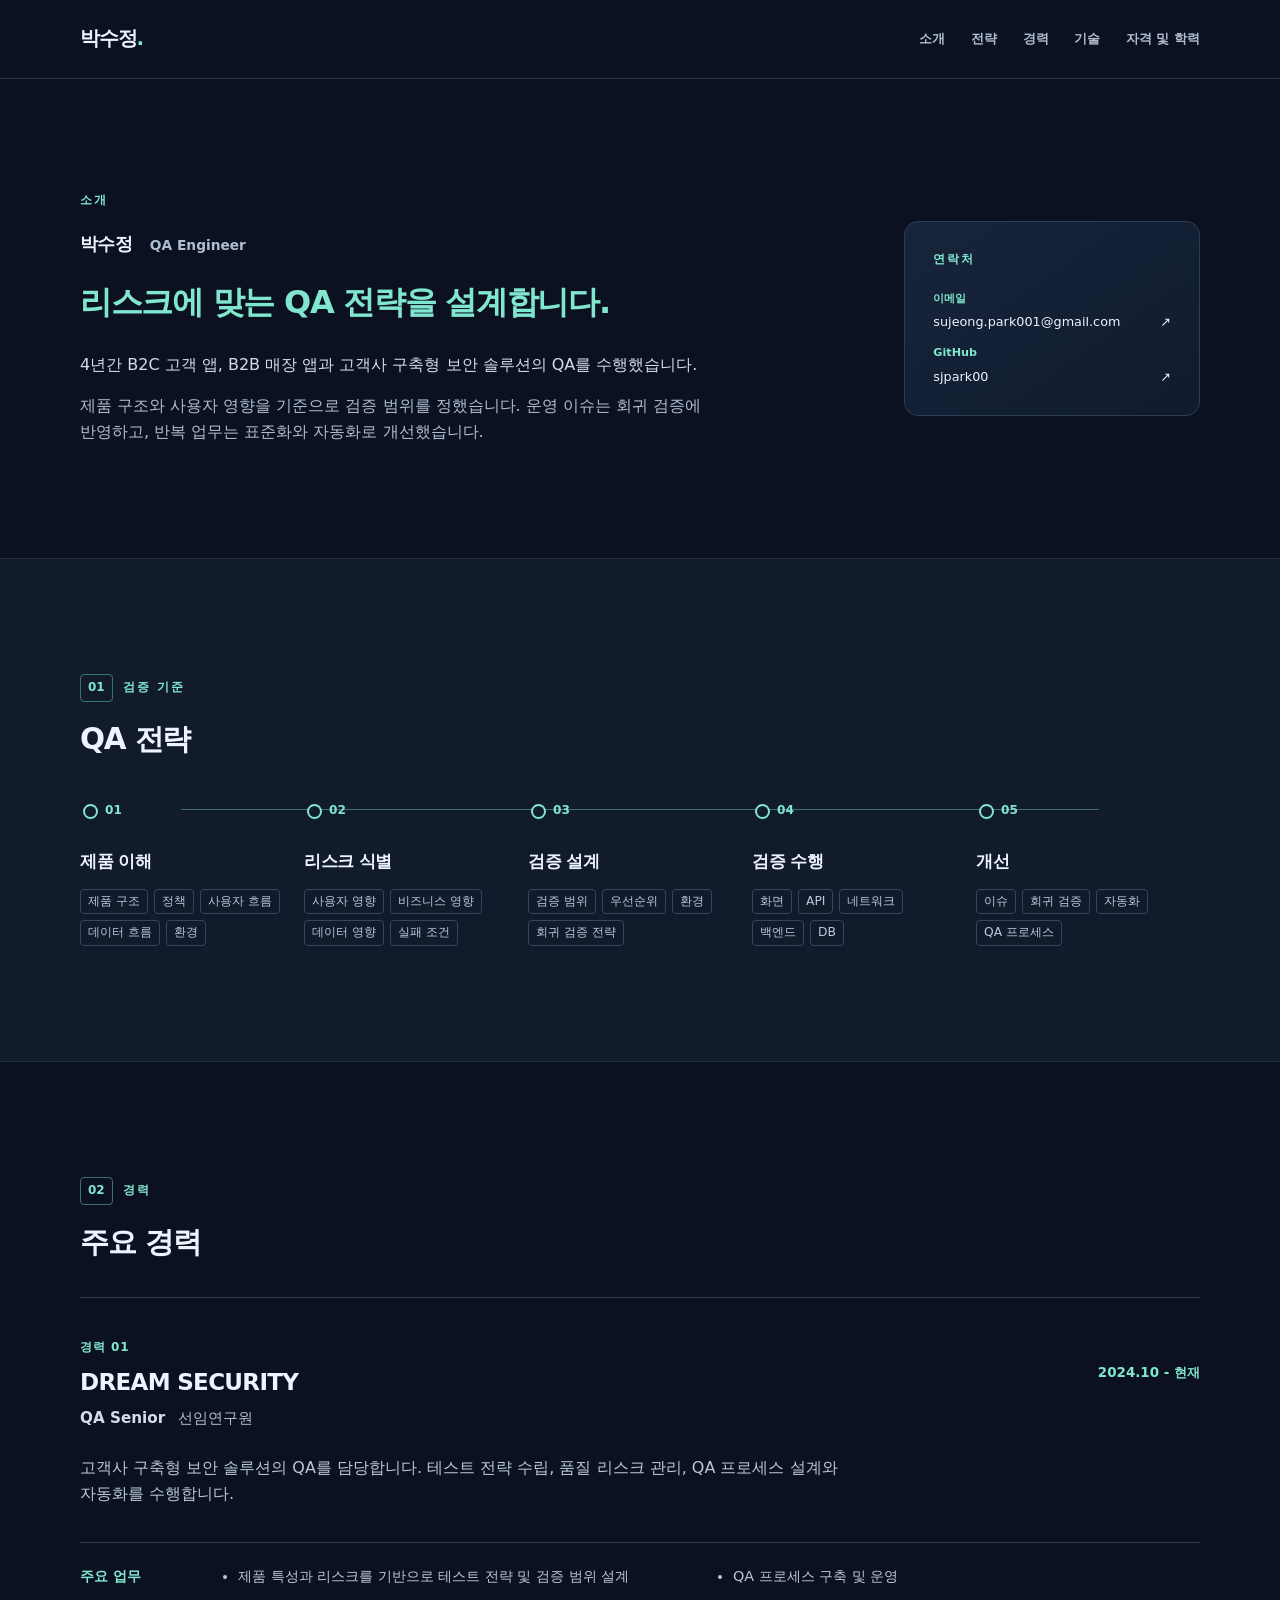
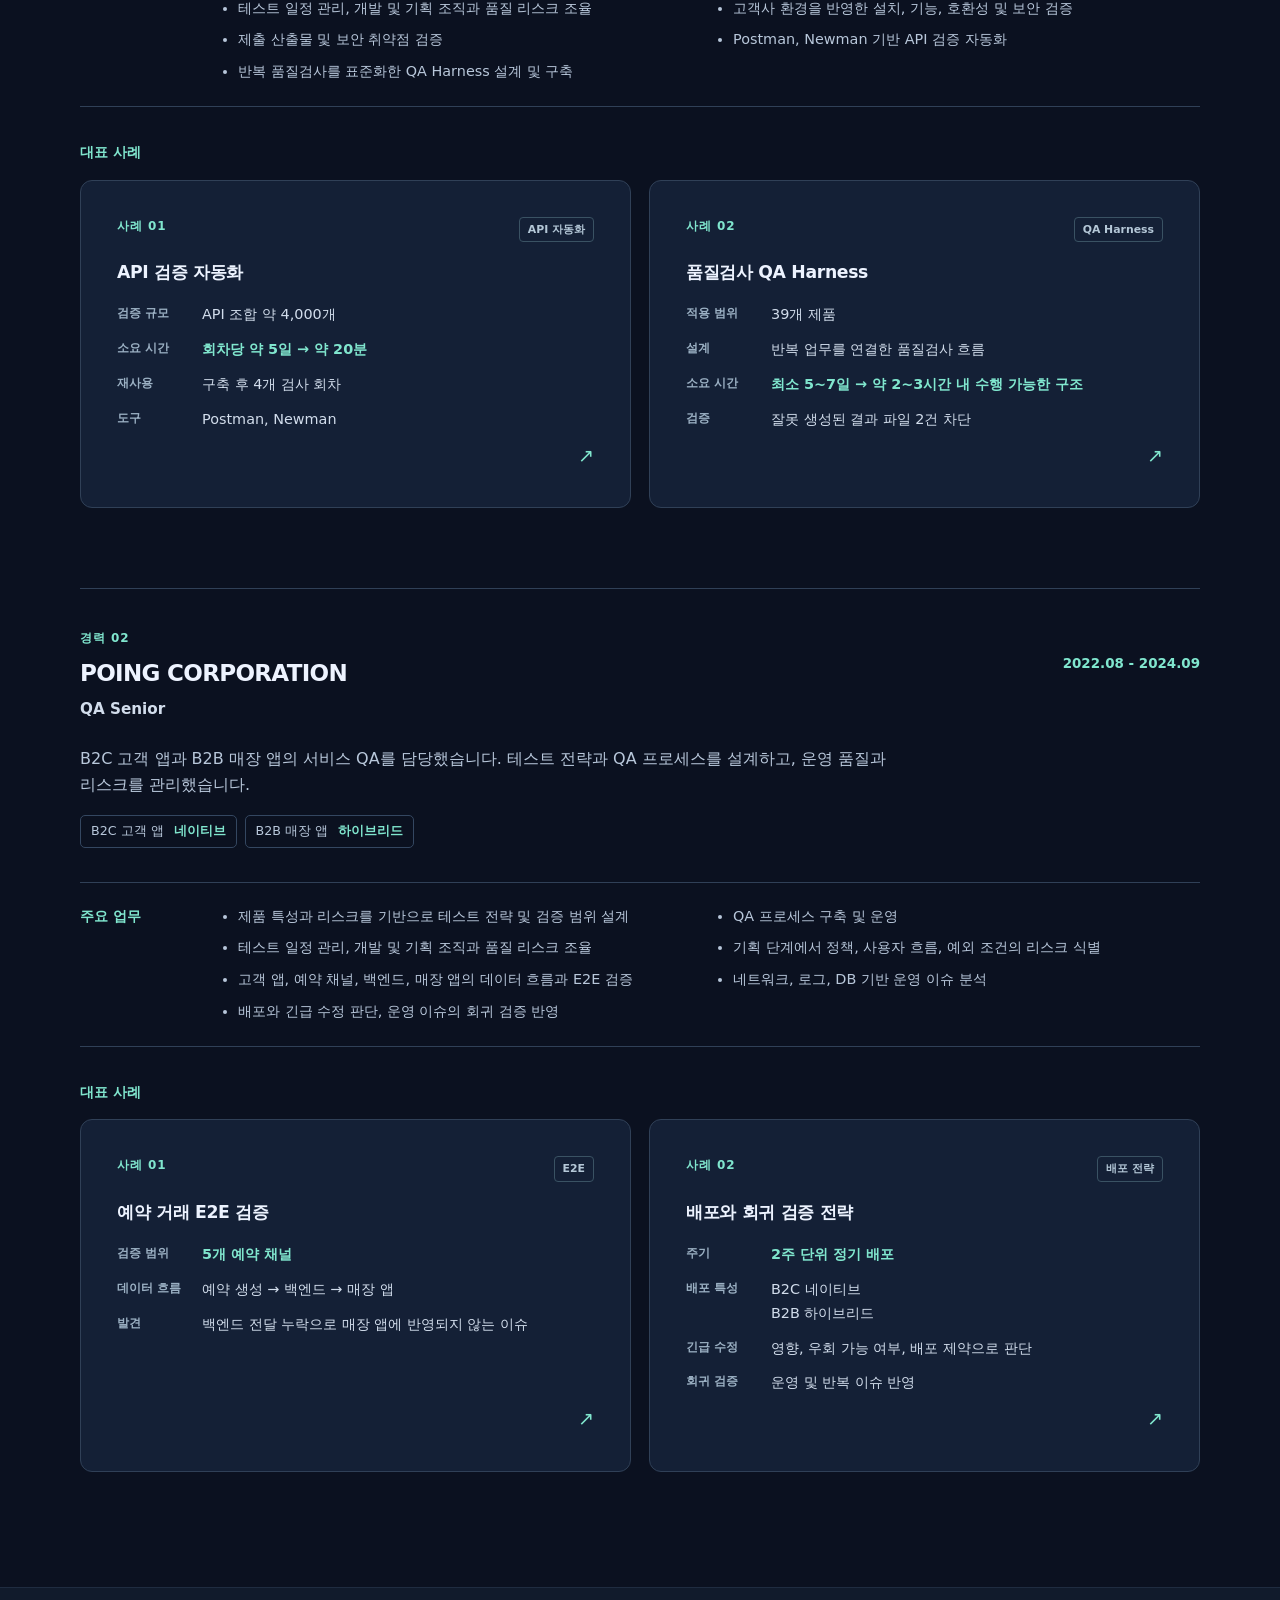
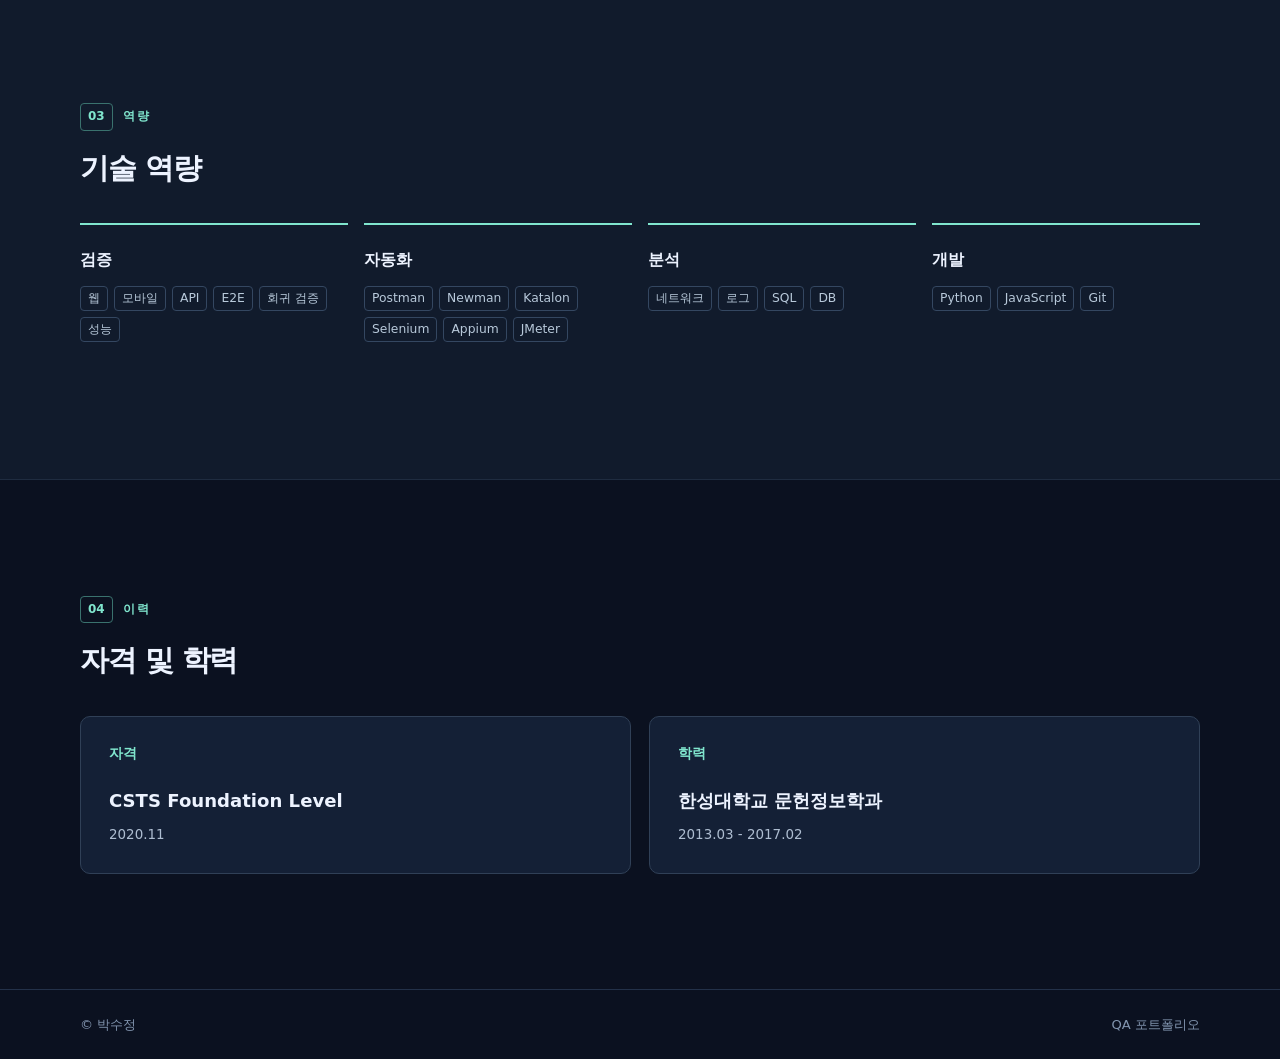
==== commit 48b5a13b: "Refine Korean portfolio copy" ====
--- a/index.html
+++ b/index.html
@@ -3,7 +3,7 @@
 <head>
   <meta charset="utf-8">
   <meta name="viewport" content="width=device-width, initial-scale=1">
-  <meta name="description" content="제품 구조와 사용자 영향을 이해하고 Risk에 맞는 QA 전략을 설계하는 QA Engineer 박수정의 포트폴리오">
+  <meta name="description" content="제품 구조와 사용자 영향을 이해하고 리스크에 맞는 QA 전략을 설계하는 박수정의 포트폴리오">
   <title>박수정 | QA Engineer</title>
   <link rel="stylesheet" href="assets/style.css">
 </head>
@@ -13,7 +13,7 @@
     <div class="container header-inner">
       <a class="brand" href="#about" aria-label="박수정 홈">박수정<span>.</span></a>
       <nav class="site-nav" aria-label="주 메뉴">
-        <a href="#about">About</a><a href="#strategy">Strategy</a><a href="#experience">Experience</a><a href="#skills">Skills</a><a href="#education">Education</a>
+        <a href="#about">소개</a><a href="#strategy">전략</a><a href="#experience">경력</a><a href="#skills">기술</a><a href="#education">자격 및 학력</a>
       </nav>
     </div>
   </header>
@@ -21,16 +21,16 @@
   <main id="main">
     <section class="hero container" id="about" aria-labelledby="hero-title">
       <div class="hero-copy">
-        <p class="eyebrow">About Me</p>
+        <p class="eyebrow">소개</p>
         <p class="hero-name">박수정 <span>QA Engineer</span></p>
-        <h1 id="hero-title"><span>Risk에 맞는 QA 전략을 설계합니다.</span></h1>
-        <p class="lead">제품 구조와 사용자 영향을 이해합니다. 4년간 B2C 고객 App과 B2B 매장 App의 서비스 QA부터 고객 환경에 구축되는 보안 솔루션 QA까지 경험했습니다.</p>
-        <p class="supporting-copy">제품 특성에 따라 검증 범위와 방법을 설계하고, 반복되는 Issue와 검증 결과를 다음 QA에 반영하며, 반복 가능한 영역은 표준화와 자동화를 통해 개선해왔습니다.</p>
+        <h1 id="hero-title"><span>리스크에 맞는 QA 전략을 설계합니다.</span></h1>
+        <p class="lead">4년간 B2C 고객 앱, B2B 매장 앱과 고객사 구축형 보안 솔루션의 QA를 수행했습니다.</p>
+        <p class="supporting-copy">제품 구조와 사용자 영향을 기준으로 검증 범위를 정했습니다. 운영 이슈는 회귀 검증에 반영하고, 반복 업무는 표준화와 자동화로 개선했습니다.</p>
       </div>
       <aside class="profile-card" aria-label="연락처">
-        <p class="eyebrow">Profile</p>
+        <p class="eyebrow">연락처</p>
         <div class="profile-links">
-          <div><span>Email</span><a href="mailto:sujeong.park001@gmail.com">sujeong.park001@gmail.com <span aria-hidden="true">↗</span></a></div>
+          <div><span>이메일</span><a href="mailto:sujeong.park001@gmail.com">sujeong.park001@gmail.com <span aria-hidden="true">↗</span></a></div>
           <div><span>GitHub</span><a href="https://github.com/sjpark00">sjpark00 <span aria-hidden="true">↗</span></a></div>
         </div>
       </aside>
@@ -38,7 +38,7 @@
 
     <section class="section section-tint" id="strategy" aria-labelledby="strategy-title">
       <div class="container">
-        <div class="section-heading"><p class="eyebrow"><span>01</span>Strategy</p><h2 id="strategy-title">My QA Strategy</h2></div>
+        <div class="section-heading"><p class="eyebrow"><span>01</span>검증 기준</p><h2 id="strategy-title">QA 전략</h2></div>
         <ol class="strategy-flow">
           <li><span class="step-number">01</span><h3>제품 이해</h3><ul class="term-list"><li>제품 구조</li><li>정책</li><li>사용자 흐름</li><li>데이터 흐름</li><li>환경</li></ul></li>
           <li><span class="step-number">02</span><h3>리스크 식별</h3><ul class="term-list"><li>사용자 영향</li><li>비즈니스 영향</li><li>데이터 영향</li><li>실패 조건</li></ul></li>
@@ -50,33 +50,35 @@
     </section>
 
     <section class="section container" id="experience" aria-labelledby="experience-title">
-      <div class="section-heading"><p class="eyebrow"><span>02</span>Career</p><h2 id="experience-title">Experience</h2></div>
+      <div class="section-heading"><p class="eyebrow"><span>02</span>경력</p><h2 id="experience-title">주요 경력</h2></div>
 
       <article class="experience" id="dream-security" aria-labelledby="dream-title">
         <header class="experience-header">
-          <div><p class="experience-number">Experience 01</p><h3 id="dream-title">DREAM SECURITY</h3><p class="experience-role">QA Senior <span>선임연구원</span></p></div>
-          <time class="experience-date">2024.10 - Present</time>
+          <div><p class="experience-number">경력 01</p><h3 id="dream-title">DREAM SECURITY</h3><p class="experience-role">QA Senior <span>선임연구원</span></p></div>
+          <time class="experience-date">2024.10 - 현재</time>
         </header>
-        <p class="experience-summary">고객사 환경에 구축되는 보안 솔루션의 QA를 담당하며, 테스트 전략 수립부터 QA 프로세스 설계, 품질 리스크 관리 및 테스트 자동화까지 수행하고 있습니다.</p>
+        <p class="experience-summary">고객사 구축형 보안 솔루션의 QA를 담당합니다. 테스트 전략 수립, 품질 리스크 관리, QA 프로세스 설계와 자동화를 수행합니다.</p>
         <div class="responsibilities"><h4>주요 업무</h4><ul>
           <li>제품 특성과 리스크를 기반으로 테스트 전략 및 검증 범위 설계</li>
           <li>QA 프로세스 구축 및 운영</li>
           <li>테스트 일정 관리, 개발 및 기획 조직과 품질 리스크 조율</li>
           <li>고객사 환경을 반영한 설치, 기능, 호환성 및 보안 검증</li>
-          <li>API 테스트 자동화와 QA Harness 설계 및 구축</li>
+          <li>제출 산출물 및 보안 취약점 검증</li>
+          <li>Postman, Newman 기반 API 검증 자동화</li>
+          <li>반복 품질검사를 표준화한 QA Harness 설계 및 구축</li>
         </ul></div>
-        <h4 class="cases-heading">Selected Case Study</h4>
+        <h4 class="cases-heading">대표 사례</h4>
         <div class="case-grid">
           <a class="case-card" href="cases/security-api-automation.html" aria-label="약 4,000개 API 조합을 5일에서 20분으로, 상세 페이지">
-            <div class="case-top"><span class="case-index">CASE 01</span><span class="case-tag">API Automation</span></div>
+            <div class="case-top"><span class="case-index">사례 01</span><span class="case-tag">API 자동화</span></div>
             <h5>API 검증 자동화</h5>
-            <dl class="case-facts"><div><dt>검증 규모</dt><dd>약 4,000 Test Cases</dd></div><div><dt>소요 시간</dt><dd><strong>회차당 약 5일 → 약 20분</strong></dd></div><div><dt>재사용</dt><dd>구축 후 4개 검사 회차</dd></div><div><dt>도구</dt><dd>Postman, Newman</dd></div></dl>
+            <dl class="case-facts"><div><dt>검증 규모</dt><dd>API 조합 약 4,000개</dd></div><div><dt>소요 시간</dt><dd><strong>회차당 약 5일 → 약 20분</strong></dd></div><div><dt>재사용</dt><dd>구축 후 4개 검사 회차</dd></div><div><dt>도구</dt><dd>Postman, Newman</dd></div></dl>
             <span class="case-link" aria-hidden="true">↗</span>
           </a>
           <a class="case-card" href="cases/security-qa-harness.html" aria-label="다수 제품의 반복 품질검사를 위한 QA Harness 구축, 상세 페이지">
-            <div class="case-top"><span class="case-index">CASE 02</span><span class="case-tag">QA Harness</span></div>
+            <div class="case-top"><span class="case-index">사례 02</span><span class="case-tag">QA Harness</span></div>
             <h5>품질검사 QA Harness</h5>
-            <dl class="case-facts"><div><dt>적용 범위</dt><dd>39개 제품</dd></div><div><dt>설계</dt><dd>반복 업무를 연결한 QA Workflow</dd></div><div><dt>소요 시간</dt><dd><strong>최소 5~7일 → 약 2~3시간 내 수행 가능한 구조</strong></dd></div><div><dt>검증</dt><dd>Validation Gate로 잘못 생성된 결과 파일 2건 차단</dd></div></dl>
+            <dl class="case-facts"><div><dt>적용 범위</dt><dd>39개 제품</dd></div><div><dt>설계</dt><dd>반복 업무를 연결한 품질검사 흐름</dd></div><div><dt>소요 시간</dt><dd><strong>최소 5~7일 → 약 2~3시간 내 수행 가능한 구조</strong></dd></div><div><dt>검증</dt><dd>잘못 생성된 결과 파일 2건 차단</dd></div></dl>
             <span class="case-link" aria-hidden="true">↗</span>
           </a>
         </div>
@@ -84,30 +86,32 @@
 
       <article class="experience" id="poing" aria-labelledby="poing-title">
         <header class="experience-header">
-          <div><p class="experience-number">Experience 02</p><h3 id="poing-title">POING CORPORATION</h3><p class="experience-role">QA Senior</p></div>
+          <div><p class="experience-number">경력 02</p><h3 id="poing-title">POING CORPORATION</h3><p class="experience-role">QA Senior</p></div>
           <time class="experience-date">2022.08 - 2024.09</time>
         </header>
-        <p class="experience-summary">B2C 고객 앱과 B2B 매장 앱의 서비스 QA를 담당하며, 테스트 전략 수립부터 QA 프로세스 설계, 품질 리스크 관리 및 운영 품질 검증까지 수행했습니다.</p>
-        <div class="app-types"><span>B2C 고객 App <strong>Native</strong></span><span>B2B 매장 App <strong>Hybrid</strong></span></div>
+        <p class="experience-summary">B2C 고객 앱과 B2B 매장 앱의 서비스 QA를 담당했습니다. 테스트 전략과 QA 프로세스를 설계하고, 운영 품질과 리스크를 관리했습니다.</p>
+        <div class="app-types"><span>B2C 고객 앱 <strong>네이티브</strong></span><span>B2B 매장 앱 <strong>하이브리드</strong></span></div>
         <div class="responsibilities"><h4>주요 업무</h4><ul>
           <li>제품 특성과 리스크를 기반으로 테스트 전략 및 검증 범위 설계</li>
           <li>QA 프로세스 구축 및 운영</li>
           <li>테스트 일정 관리, 개발 및 기획 조직과 품질 리스크 조율</li>
-          <li>고객 앱, 외부 예약 채널, Backend, 매장 앱을 연결한 E2E 검증</li>
-          <li>운영 이슈 분석 및 회귀 테스트 관리</li>
+          <li>기획 단계에서 정책, 사용자 흐름, 예외 조건의 리스크 식별</li>
+          <li>고객 앱, 예약 채널, 백엔드, 매장 앱의 데이터 흐름과 E2E 검증</li>
+          <li>네트워크, 로그, DB 기반 운영 이슈 분석</li>
+          <li>배포와 긴급 수정 판단, 운영 이슈의 회귀 검증 반영</li>
         </ul></div>
-        <h4 class="cases-heading">Selected Case Study</h4>
+        <h4 class="cases-heading">대표 사례</h4>
         <div class="case-grid">
-          <a class="case-card" href="cases/product-e2e.html" aria-label="5개 예약 채널의 거래를 매장 App까지 검증, 상세 페이지">
-            <div class="case-top"><span class="case-index">CASE 01</span><span class="case-tag">E2E</span></div>
+          <a class="case-card" href="cases/product-e2e.html" aria-label="5개 예약 채널의 거래를 매장 앱까지 검증, 상세 페이지">
+            <div class="case-top"><span class="case-index">사례 01</span><span class="case-tag">E2E</span></div>
             <h5>예약 거래 E2E 검증</h5>
-            <dl class="case-facts"><div><dt>검증 범위</dt><dd><strong>5개 예약 채널</strong></dd></div><div><dt>Data Flow</dt><dd>예약 생성 → Backend → 매장 App</dd></div><div><dt>발견</dt><dd>Backend 전달 누락으로 매장 App에 반영되지 않는 Issue</dd></div></dl>
+            <dl class="case-facts"><div><dt>검증 범위</dt><dd><strong>5개 예약 채널</strong></dd></div><div><dt>데이터 흐름</dt><dd>예약 생성 → 백엔드 → 매장 앱</dd></div><div><dt>발견</dt><dd>백엔드 전달 누락으로 매장 앱에 반영되지 않는 이슈</dd></div></dl>
             <span class="case-link" aria-hidden="true">↗</span>
           </a>
-          <a class="case-card" href="cases/product-release-strategy.html" aria-label="제품 특성에 따른 Release와 Regression 전략, 상세 페이지">
-            <div class="case-top"><span class="case-index">CASE 02</span><span class="case-tag">Release Strategy</span></div>
-            <h5>Release와 Regression 전략</h5>
-            <dl class="case-facts"><div><dt>주기</dt><dd><strong>2주 단위 정기 Release</strong></dd></div><div><dt>배포 특성</dt><dd>B2C Native<br>B2B Hybrid</dd></div><div><dt>Hotfix 판단</dt><dd>영향, 우회 가능 여부, 배포 제약</dd></div><div><dt>Regression</dt><dd>Production Issue와 반복 Issue 반영</dd></div></dl>
+          <a class="case-card" href="cases/product-release-strategy.html" aria-label="제품 특성에 따른 배포와 회귀 검증 전략, 상세 페이지">
+            <div class="case-top"><span class="case-index">사례 02</span><span class="case-tag">배포 전략</span></div>
+            <h5>배포와 회귀 검증 전략</h5>
+            <dl class="case-facts"><div><dt>주기</dt><dd><strong>2주 단위 정기 배포</strong></dd></div><div><dt>배포 특성</dt><dd>B2C 네이티브<br>B2B 하이브리드</dd></div><div><dt>긴급 수정</dt><dd>영향, 우회 가능 여부, 배포 제약으로 판단</dd></div><div><dt>회귀 검증</dt><dd>운영 및 반복 이슈 반영</dd></div></dl>
             <span class="case-link" aria-hidden="true">↗</span>
           </a>
         </div>
@@ -115,23 +119,23 @@
     </section>
 
     <section class="section section-tint" id="skills" aria-labelledby="skills-title"><div class="container">
-      <div class="section-heading"><p class="eyebrow"><span>03</span>Skills</p><h2 id="skills-title">Skills</h2></div>
+      <div class="section-heading"><p class="eyebrow"><span>03</span>역량</p><h2 id="skills-title">기술 역량</h2></div>
       <div class="skills-grid">
-        <div class="skill-group"><h3>Testing</h3><ul class="skill-list"><li>Web</li><li>Mobile</li><li>API</li><li>E2E</li><li>Regression</li><li>Performance</li></ul></div>
-        <div class="skill-group"><h3>Automation</h3><ul class="skill-list"><li>Postman</li><li>Newman</li><li>Katalon</li><li>Selenium</li><li>Appium</li><li>JMeter</li></ul></div>
-        <div class="skill-group"><h3>Analysis</h3><ul class="skill-list"><li>Network</li><li>Log</li><li>SQL</li><li>DB</li></ul></div>
-        <div class="skill-group"><h3>Engineering</h3><ul class="skill-list"><li>Python</li><li>JavaScript</li><li>Git</li></ul></div>
+        <div class="skill-group"><h3>검증</h3><ul class="skill-list"><li>웹</li><li>모바일</li><li>API</li><li>E2E</li><li>회귀 검증</li><li>성능</li></ul></div>
+        <div class="skill-group"><h3>자동화</h3><ul class="skill-list"><li>Postman</li><li>Newman</li><li>Katalon</li><li>Selenium</li><li>Appium</li><li>JMeter</li></ul></div>
+        <div class="skill-group"><h3>분석</h3><ul class="skill-list"><li>네트워크</li><li>로그</li><li>SQL</li><li>DB</li></ul></div>
+        <div class="skill-group"><h3>개발</h3><ul class="skill-list"><li>Python</li><li>JavaScript</li><li>Git</li></ul></div>
       </div>
     </div></section>
 
     <section class="section container" id="education" aria-labelledby="education-title">
-      <div class="section-heading"><p class="eyebrow"><span>04</span>Credentials</p><h2 id="education-title">Certification &amp; Education</h2></div>
+      <div class="section-heading"><p class="eyebrow"><span>04</span>이력</p><h2 id="education-title">자격 및 학력</h2></div>
       <div class="credentials-grid">
-        <article class="credential"><h3>Certification</h3><p>CSTS Foundation Level</p><time>2020.11</time></article>
-        <article class="credential"><h3>Education</h3><p>한성대학교 문헌정보학과</p><time>2013.03 - 2017.02</time></article>
+        <article class="credential"><h3>자격</h3><p>CSTS Foundation Level</p><time>2020.11</time></article>
+        <article class="credential"><h3>학력</h3><p>한성대학교 문헌정보학과</p><time>2013.03 - 2017.02</time></article>
       </div>
     </section>
   </main>
-  <footer class="site-footer"><div class="container"><span>© 박수정</span><span>QA Engineer Portfolio</span></div></footer>
+  <footer class="site-footer"><div class="container"><span>© 박수정</span><span>QA 포트폴리오</span></div></footer>
 </body>
 </html>
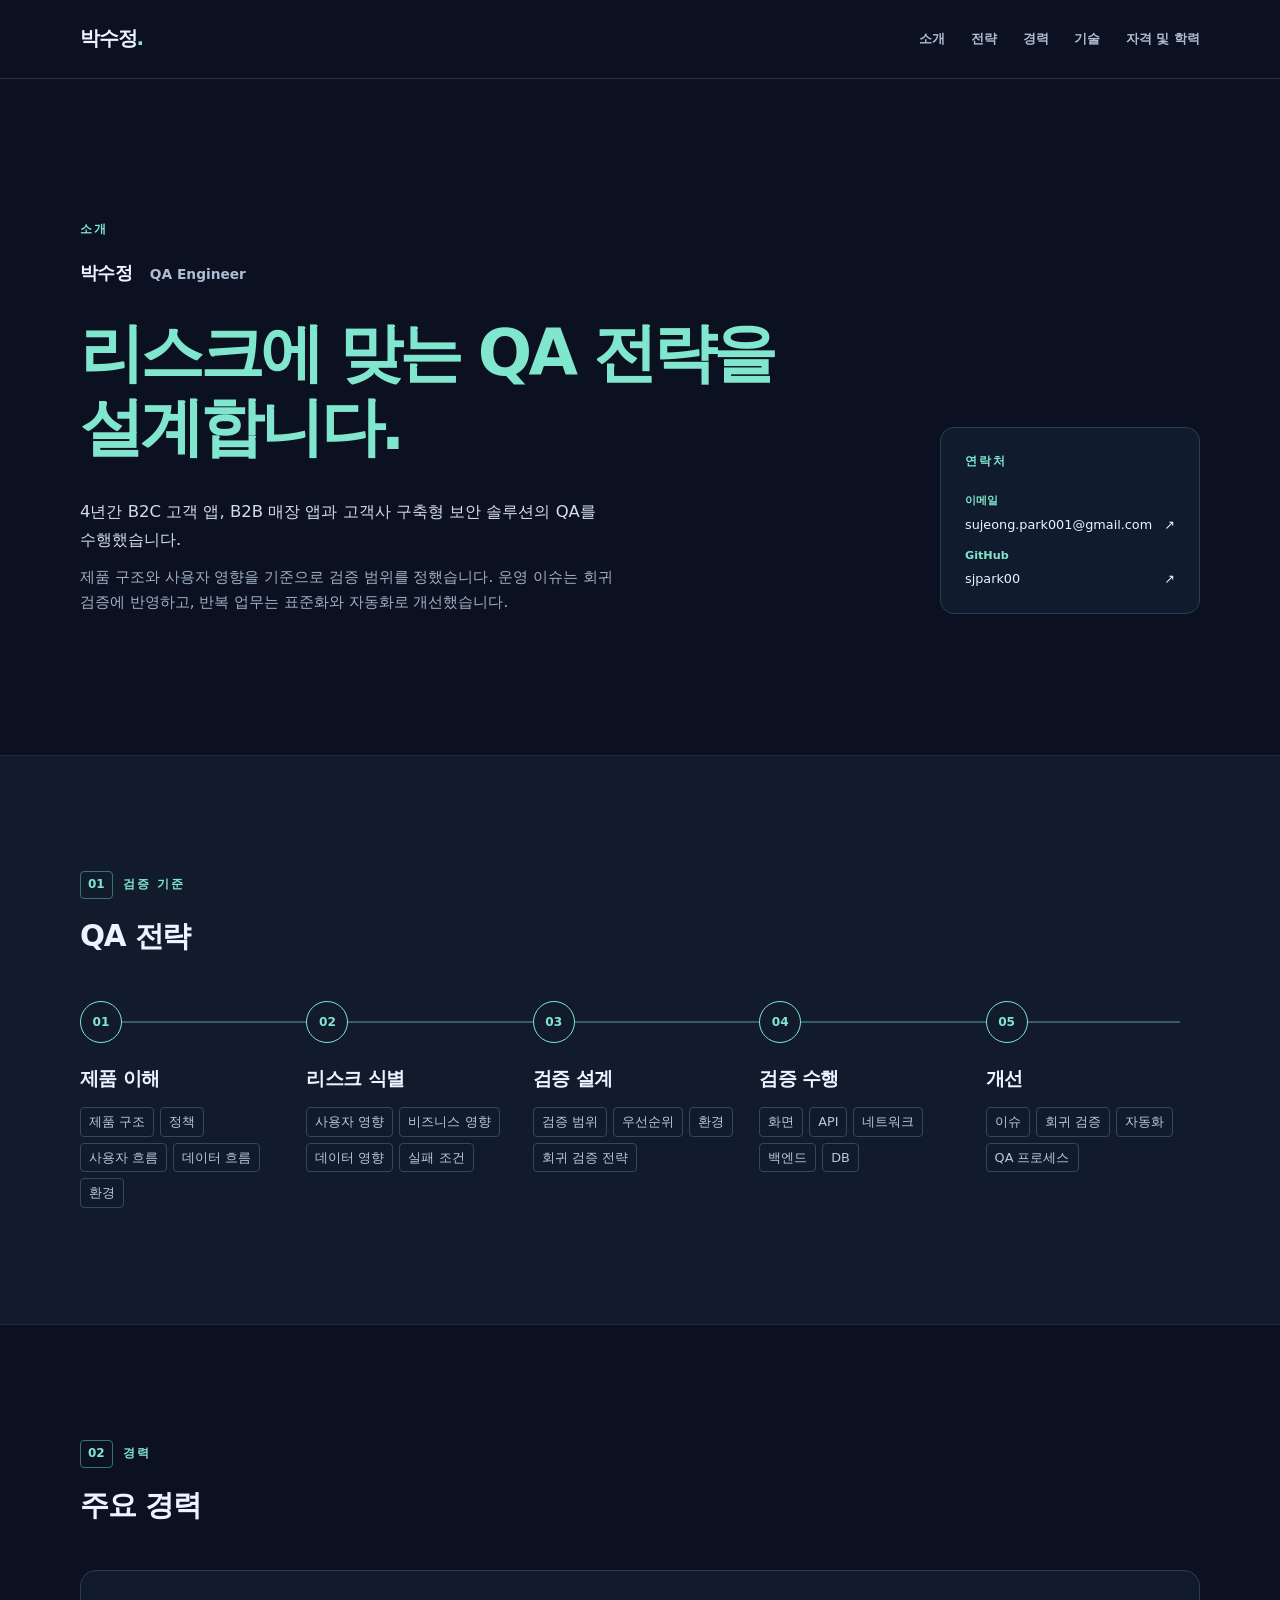
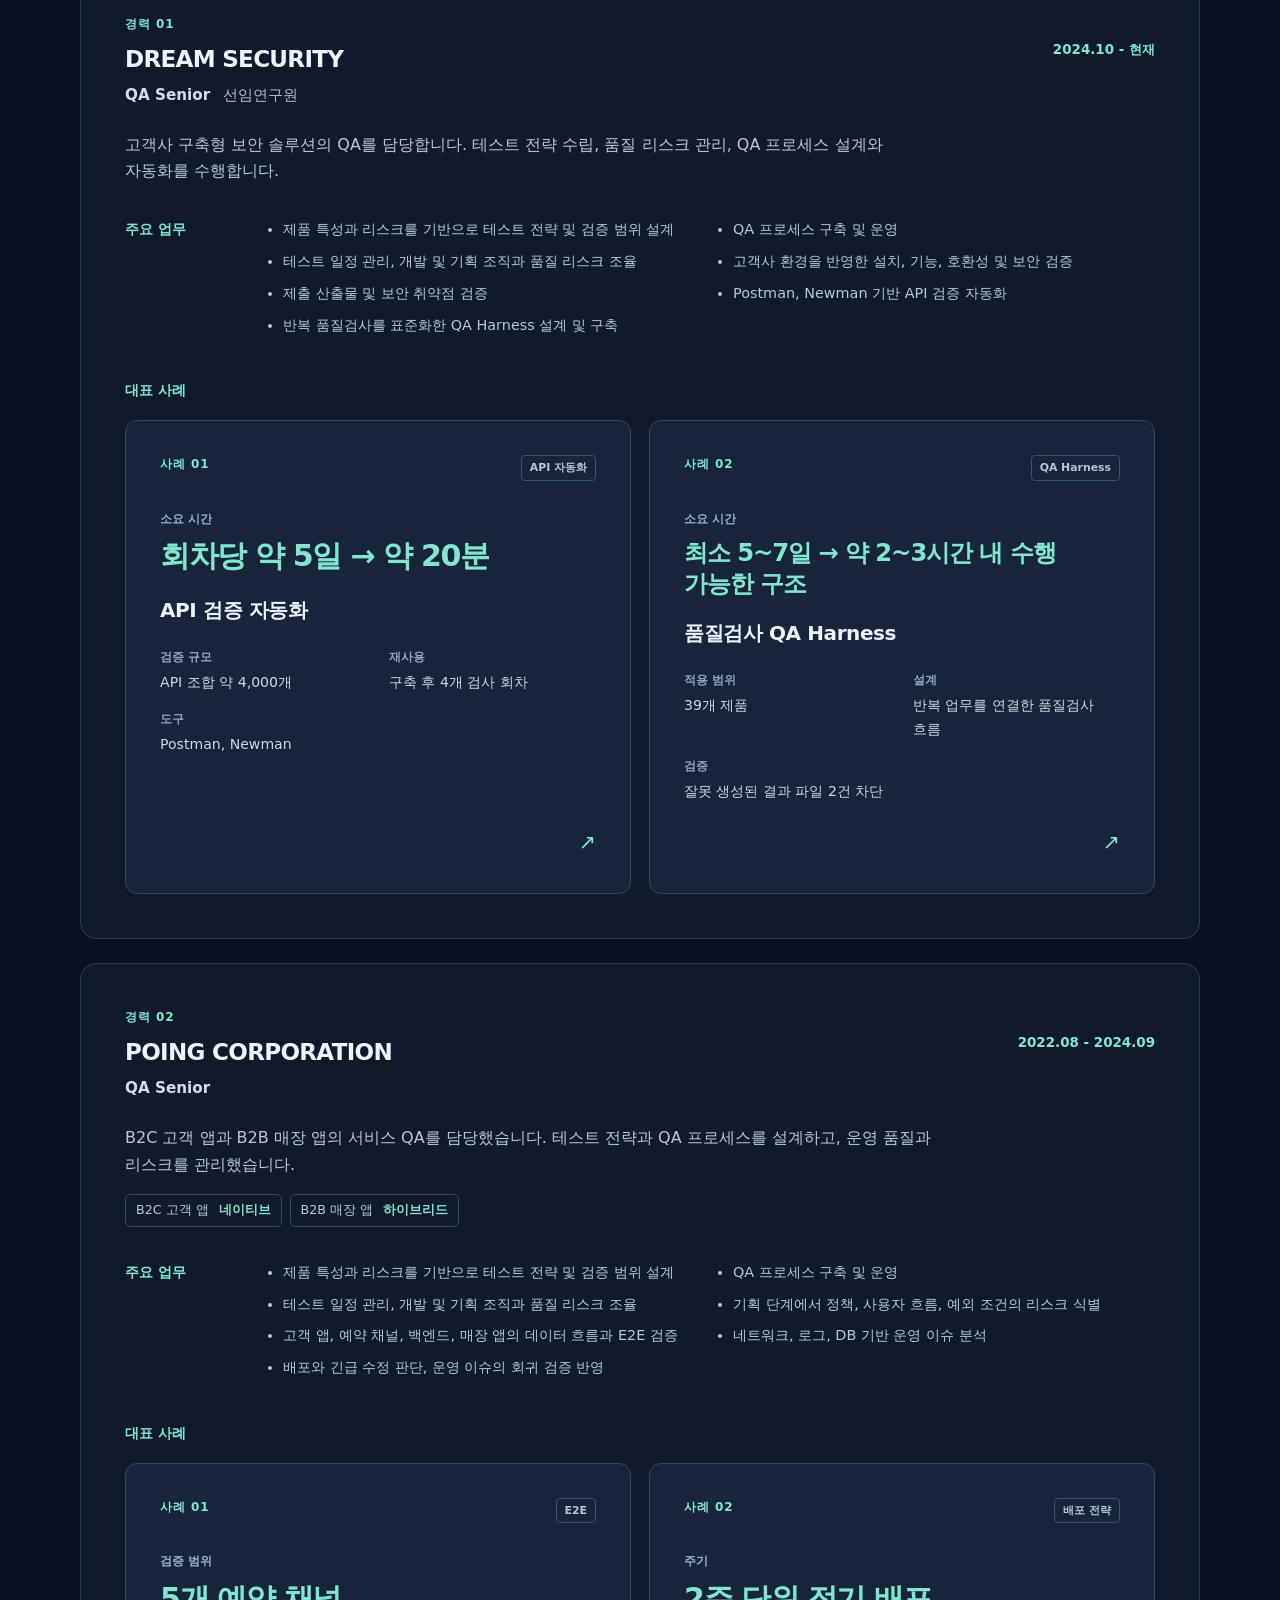
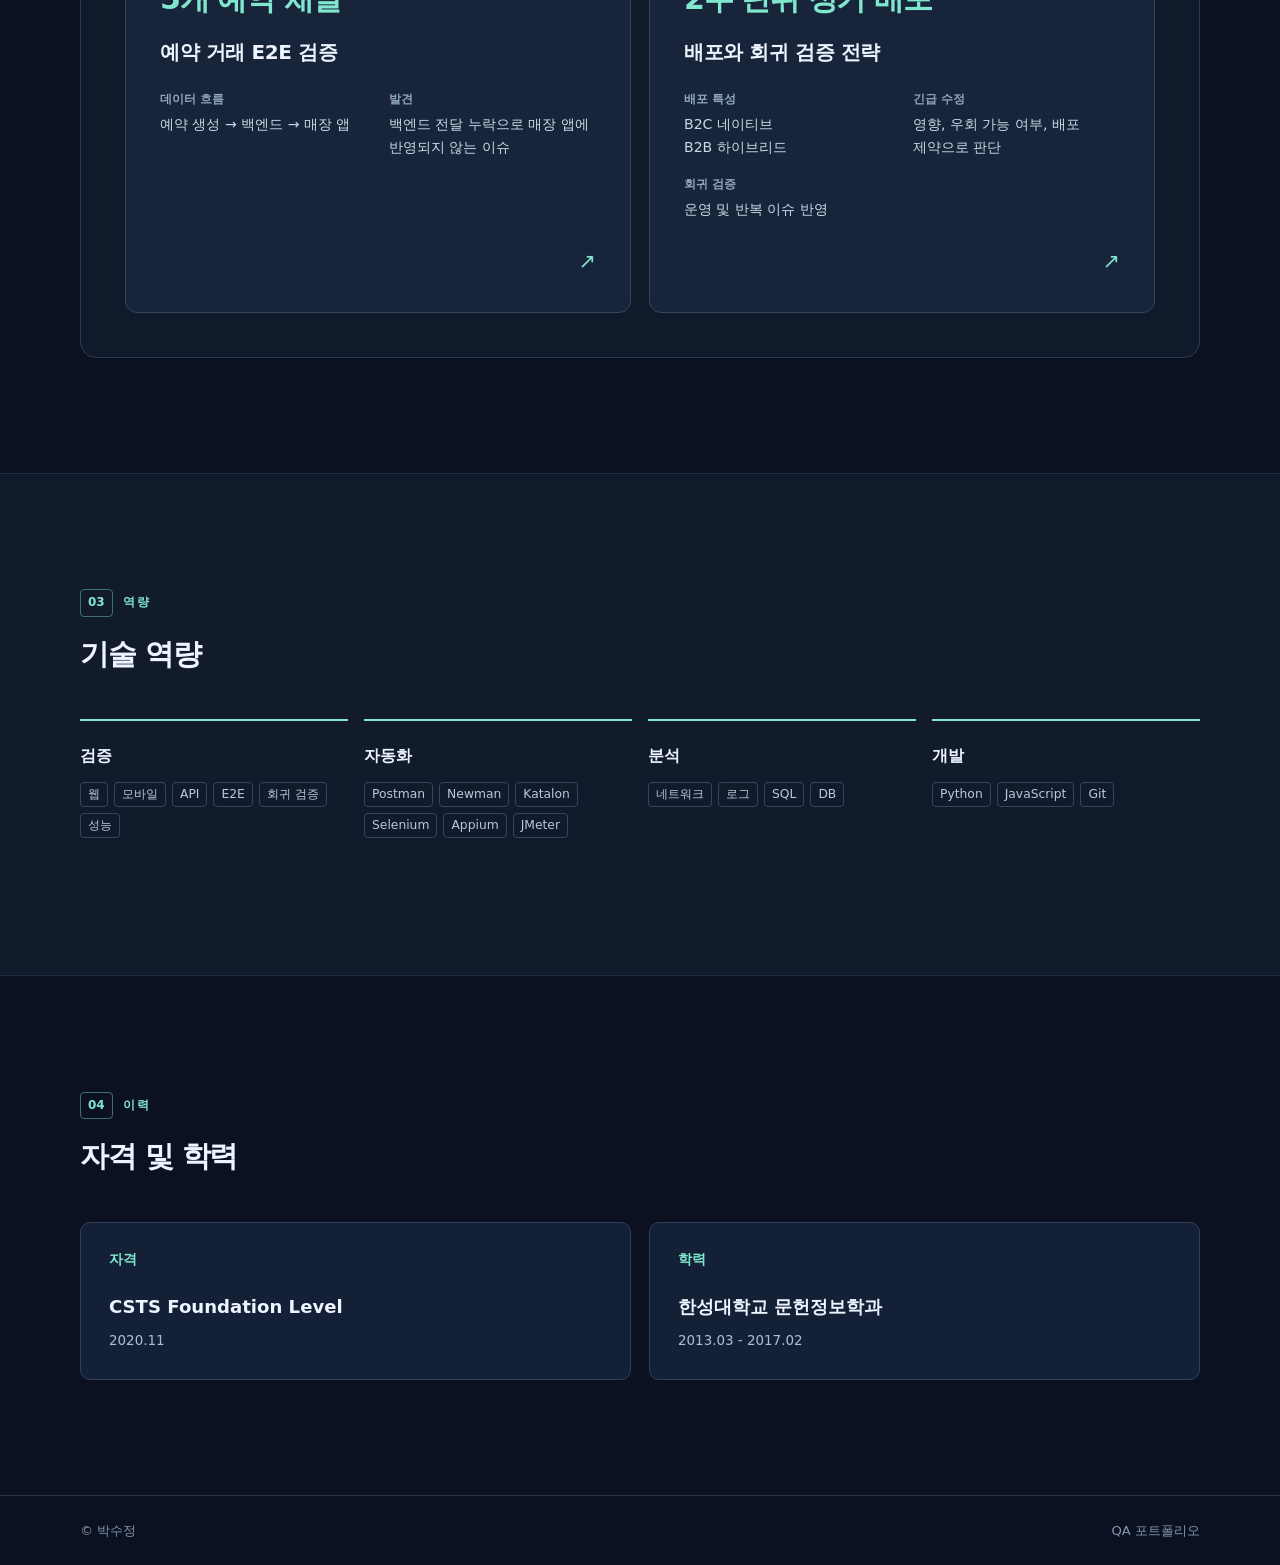
==== commit a89b5aad: "Improve portfolio visual hierarchy" ====
--- a/index.html
+++ b/index.html
@@ -71,14 +71,16 @@
         <div class="case-grid">
           <a class="case-card" href="cases/security-api-automation.html" aria-label="약 4,000개 API 조합을 5일에서 20분으로, 상세 페이지">
             <div class="case-top"><span class="case-index">사례 01</span><span class="case-tag">API 자동화</span></div>
+            <dl class="case-feature"><div><dt>소요 시간</dt><dd><strong>회차당 약 5일 → 약 20분</strong></dd></div></dl>
             <h5>API 검증 자동화</h5>
-            <dl class="case-facts"><div><dt>검증 규모</dt><dd>API 조합 약 4,000개</dd></div><div><dt>소요 시간</dt><dd><strong>회차당 약 5일 → 약 20분</strong></dd></div><div><dt>재사용</dt><dd>구축 후 4개 검사 회차</dd></div><div><dt>도구</dt><dd>Postman, Newman</dd></div></dl>
+            <dl class="case-details"><div><dt>검증 규모</dt><dd>API 조합 약 4,000개</dd></div><div><dt>재사용</dt><dd>구축 후 4개 검사 회차</dd></div><div><dt>도구</dt><dd>Postman, Newman</dd></div></dl>
             <span class="case-link" aria-hidden="true">↗</span>
           </a>
           <a class="case-card" href="cases/security-qa-harness.html" aria-label="다수 제품의 반복 품질검사를 위한 QA Harness 구축, 상세 페이지">
             <div class="case-top"><span class="case-index">사례 02</span><span class="case-tag">QA Harness</span></div>
+            <dl class="case-feature case-feature-long"><div><dt>소요 시간</dt><dd><strong>최소 5~7일 → 약 2~3시간 내 수행 가능한 구조</strong></dd></div></dl>
             <h5>품질검사 QA Harness</h5>
-            <dl class="case-facts"><div><dt>적용 범위</dt><dd>39개 제품</dd></div><div><dt>설계</dt><dd>반복 업무를 연결한 품질검사 흐름</dd></div><div><dt>소요 시간</dt><dd><strong>최소 5~7일 → 약 2~3시간 내 수행 가능한 구조</strong></dd></div><div><dt>검증</dt><dd>잘못 생성된 결과 파일 2건 차단</dd></div></dl>
+            <dl class="case-details"><div><dt>적용 범위</dt><dd>39개 제품</dd></div><div><dt>설계</dt><dd>반복 업무를 연결한 품질검사 흐름</dd></div><div><dt>검증</dt><dd>잘못 생성된 결과 파일 2건 차단</dd></div></dl>
             <span class="case-link" aria-hidden="true">↗</span>
           </a>
         </div>
@@ -104,14 +106,16 @@
         <div class="case-grid">
           <a class="case-card" href="cases/product-e2e.html" aria-label="5개 예약 채널의 거래를 매장 앱까지 검증, 상세 페이지">
             <div class="case-top"><span class="case-index">사례 01</span><span class="case-tag">E2E</span></div>
+            <dl class="case-feature"><div><dt>검증 범위</dt><dd><strong>5개 예약 채널</strong></dd></div></dl>
             <h5>예약 거래 E2E 검증</h5>
-            <dl class="case-facts"><div><dt>검증 범위</dt><dd><strong>5개 예약 채널</strong></dd></div><div><dt>데이터 흐름</dt><dd>예약 생성 → 백엔드 → 매장 앱</dd></div><div><dt>발견</dt><dd>백엔드 전달 누락으로 매장 앱에 반영되지 않는 이슈</dd></div></dl>
+            <dl class="case-details"><div><dt>데이터 흐름</dt><dd>예약 생성 → 백엔드 → 매장 앱</dd></div><div><dt>발견</dt><dd>백엔드 전달 누락으로 매장 앱에 반영되지 않는 이슈</dd></div></dl>
             <span class="case-link" aria-hidden="true">↗</span>
           </a>
           <a class="case-card" href="cases/product-release-strategy.html" aria-label="제품 특성에 따른 배포와 회귀 검증 전략, 상세 페이지">
             <div class="case-top"><span class="case-index">사례 02</span><span class="case-tag">배포 전략</span></div>
+            <dl class="case-feature"><div><dt>주기</dt><dd><strong>2주 단위 정기 배포</strong></dd></div></dl>
             <h5>배포와 회귀 검증 전략</h5>
-            <dl class="case-facts"><div><dt>주기</dt><dd><strong>2주 단위 정기 배포</strong></dd></div><div><dt>배포 특성</dt><dd>B2C 네이티브<br>B2B 하이브리드</dd></div><div><dt>긴급 수정</dt><dd>영향, 우회 가능 여부, 배포 제약으로 판단</dd></div><div><dt>회귀 검증</dt><dd>운영 및 반복 이슈 반영</dd></div></dl>
+            <dl class="case-details"><div><dt>배포 특성</dt><dd>B2C 네이티브<br>B2B 하이브리드</dd></div><div><dt>긴급 수정</dt><dd>영향, 우회 가능 여부, 배포 제약으로 판단</dd></div><div><dt>회귀 검증</dt><dd>운영 및 반복 이슈 반영</dd></div></dl>
             <span class="case-link" aria-hidden="true">↗</span>
           </a>
         </div>
--- a/assets/style.css
+++ b/assets/style.css
@@ -22,14 +22,15 @@
 .site-nav a:hover, .profile-links a:hover { color: #80e6ce; }
 .eyebrow { margin: 0 0 18px; color: #80e6ce; font-size: .75rem; font-weight: 800; letter-spacing: .16em; text-transform: uppercase; }
 .eyebrow span { display: inline-block; margin-right: 10px; padding: 3px 7px; border: 1px solid #3a726e; border-radius: 4px; letter-spacing: 0; }
-.hero { display: grid; grid-template-columns: minmax(0, 1.8fr) minmax(260px, .7fr); align-items: center; gap: 42px clamp(32px, 5vw, 70px); padding-block: clamp(76px, 9vw, 112px); }
-.hero-name { margin: 0 0 22px; font-size: 1.15rem; font-weight: 800; letter-spacing: -.035em; }
+.hero { display: grid; grid-template-columns: minmax(0, 1.9fr) minmax(260px, .6fr); align-items: end; gap: 42px clamp(36px, 5vw, 70px); padding-block: clamp(100px, 11vw, 154px); }
+.hero-copy { max-width: 760px; }
+.hero-name { margin: 0 0 28px; font-size: 1.15rem; font-weight: 800; letter-spacing: -.035em; }
 .hero-name span { display: inline-block; margin-left: 12px; color: #aebdd1; font-size: .86rem; font-weight: 600; letter-spacing: 0; }
-.hero h1 { margin: 0; max-width: 830px; font-size: clamp(1.75rem, 2.5vw, 2.3rem); line-height: 1.35; letter-spacing: -.04em; word-break: keep-all; }
+.hero h1 { margin: 0; max-width: 760px; font-size: clamp(2.7rem, 5vw, 4.4rem); line-height: 1.16; letter-spacing: -.06em; word-break: keep-all; }
 .hero h1 span { color: #80e6ce; }
-.lead { max-width: 690px; margin: 28px 0 0; color: #d2ddec; font-size: 1rem; word-break: keep-all; }
-.supporting-copy { max-width: 690px; margin: 14px 0 0; color: #aebdd1; font-size: 1rem; word-break: keep-all; }
-.profile-card { padding: 28px; border: 1px solid #2c3d54; border-radius: 14px; background: linear-gradient(145deg, #17243a, #101b2e); }
+.lead { max-width: 620px; margin: 34px 0 0; color: #d2ddec; font-size: 1.03rem; word-break: keep-all; }
+.supporting-copy { max-width: 580px; margin: 12px 0 0; color: #9fb0c4; font-size: .94rem; word-break: keep-all; }
+.profile-card { padding: 24px; border: 1px solid #2c3d54; border-radius: 14px; background: #101b2e; }
 .profile-card .eyebrow { margin-bottom: 12px; }
 .profile-links { display: grid; gap: 12px; margin-top: 20px; }
 .profile-links > div { padding-top: 0; }
@@ -38,19 +39,18 @@
 .profile-links a span { flex: none; }
 .section { padding-block: clamp(76px, 9vw, 122px); scroll-margin-top: 24px; }
 .section-tint { border-block: 1px solid #1f2c40; background: #111b2c; }
-.section-heading { margin-bottom: 36px; }
+.section-heading { margin-bottom: 46px; }
 .section-heading h2 { margin: 0; font-size: clamp(1.55rem, 2.3vw, 2rem); line-height: 1.3; letter-spacing: -.04em; word-break: keep-all; }
 .section-heading > p:last-child { margin: 16px 0 0; color: #aebdd1; }
-.strategy-flow { position: relative; display: grid; grid-template-columns: repeat(5, minmax(0, 1fr)); gap: 0; margin: 0; padding: 0; list-style: none; }
-.strategy-flow::before { position: absolute; top: 15px; right: 9%; left: 9%; height: 1px; background: #426c70; content: ""; }
-.strategy-flow > li { position: relative; min-width: 0; padding: 0 18px 0 0; }
-.strategy-flow > li::before { position: absolute; top: 10px; left: 3px; width: 11px; height: 11px; border: 2px solid #80e6ce; border-radius: 50%; background: #111b2c; content: ""; }
-.step-number { display: block; padding-left: 25px; color: #80e6ce; font-size: .76rem; font-weight: 800; line-height: 32px; }
-.strategy-flow h3 { margin: 22px 0 14px; font-size: 1.04rem; letter-spacing: -.03em; }
+.strategy-flow { position: relative; display: grid; grid-template-columns: repeat(5, minmax(0, 1fr)); gap: 12px; margin: 0; padding: 0; list-style: none; }
+.strategy-flow::before { position: absolute; top: 20px; right: 20px; left: 20px; height: 2px; background: #375d63; content: ""; }
+.strategy-flow > li { position: relative; min-width: 0; padding-right: 12px; }
+.step-number { position: relative; z-index: 1; display: grid; place-items: center; width: 42px; height: 42px; border: 1px solid #80e6ce; border-radius: 50%; background: #111b2c; color: #80e6ce; font-size: .76rem; font-weight: 800; line-height: 1; }
+.strategy-flow h3 { margin: 20px 0 12px; font-size: 1.18rem; letter-spacing: -.03em; }
 .term-list, .skill-list { display: flex; flex-wrap: wrap; gap: 6px; margin: 0; padding: 0; list-style: none; }
 .term-list li, .skill-list li { padding: 3px 7px; border: 1px solid #344761; border-radius: 4px; color: #b8c9da; font-size: .77rem; line-height: 1.4; }
-.experience { padding-block: 40px 80px; border-top: 1px solid #304057; scroll-margin-top: 24px; }
-.experience:last-child { padding-bottom: 0; }
+.term-list li { padding: 5px 8px; font-size: .8rem; }
+.experience { margin-top: 24px; padding: clamp(26px, 4vw, 44px); border: 1px solid #2b3c52; border-radius: 16px; background: #101a2b; scroll-margin-top: 24px; }
 .experience-header { display: flex; justify-content: space-between; align-items: flex-start; gap: 18px; }
 .experience-number { margin: 0 0 10px; color: #80e6ce; font-size: .75rem; font-weight: 800; letter-spacing: .08em; text-transform: uppercase; }
 .experience-header h3 { margin: 0; font-size: clamp(1.3rem, 1.8vw, 1.6rem); line-height: 1.3; letter-spacing: -.03em; }
@@ -61,23 +61,28 @@
 .app-types { display: flex; flex-wrap: wrap; gap: 8px; margin-top: 16px; }
 .app-types span { padding: 5px 10px; border: 1px solid #344761; border-radius: 5px; color: #b8c7da; font-size: .79rem; }
 .app-types strong { margin-left: 6px; color: #80e6ce; }
-.responsibilities { display: grid; grid-template-columns: 120px minmax(0, 1fr); gap: 20px; margin-top: 34px; padding-block: 22px; border-block: 1px solid #304057; }
+.responsibilities { display: grid; grid-template-columns: 120px minmax(0, 1fr); gap: 20px; margin-top: 34px; }
 .responsibilities h4, .cases-heading { margin: 0; color: #80e6ce; font-size: .86rem; font-weight: 800; }
 .responsibilities ul { display: grid; grid-template-columns: repeat(2, minmax(0, 1fr)); gap: 8px 28px; margin: 0; padding-left: 18px; color: #b8c7da; font-size: .9rem; word-break: keep-all; }
-.cases-heading { margin: 34px 0 16px; }
+.cases-heading { margin: 42px 0 18px; }
 .case-grid { display: grid; grid-template-columns: repeat(2, minmax(0, 1fr)); gap: 18px; }
-.case-card { display: flex; flex-direction: column; min-height: 260px; padding: clamp(24px, 3vw, 36px); border: 1px solid #304057; border-radius: 12px; background: #142036; text-decoration: none; transition: border-color .15s ease, transform .15s ease; }
-.case-card:hover { border-color: #80e6ce; transform: translateY(-3px); }
+.case-card { display: flex; flex-direction: column; min-height: 374px; padding: clamp(24px, 3vw, 34px); border: 1px solid #34465e; border-radius: 12px; background: #17243a; text-decoration: none; transition: border-color .15s ease; }
+.case-card:hover { border-color: #80e6ce; }
 .case-top { display: flex; justify-content: space-between; gap: 16px; font-size: .75rem; font-weight: 800; letter-spacing: .08em; }
 .case-index { color: #80e6ce; }
 .case-tag { padding: 3px 8px; border: 1px solid #3a5263; border-radius: 4px; color: #b4c7d7; font-size: .68rem; letter-spacing: 0; }
-.case-card h5 { margin: 18px 0 10px; font-size: clamp(1.05rem, 1.35vw, 1.25rem); line-height: 1.45; letter-spacing: -.02em; word-break: keep-all; }
-.case-facts { display: grid; gap: 11px; margin: 8px 0 0; }
-.case-facts div { display: grid; grid-template-columns: 75px minmax(0, 1fr); gap: 10px; }
-.case-facts dt { color: #9bb0c3; font-size: .78rem; font-weight: 700; }
-.case-facts dd { margin: 0; color: #d2ddec; font-size: .9rem; word-break: keep-all; }
-.case-facts strong { color: #80e6ce; }
-.case-link { display: block; margin-top: auto; padding-top: 8px; color: #80e6ce; font-size: 1.2rem; text-align: right; }
+.case-feature { margin: 28px 0 0; }
+.case-feature dt { color: #9bb0c3; font-size: .76rem; font-weight: 700; }
+.case-feature dd { margin: 8px 0 0; }
+.case-feature strong { display: block; color: #80e6ce; font-size: clamp(1.55rem, 2.35vw, 2rem); line-height: 1.28; letter-spacing: -.045em; word-break: keep-all; }
+.case-feature-long strong { font-size: clamp(1.35rem, 1.9vw, 1.65rem); }
+.case-card h5 { margin: 20px 0 0; font-size: 1.25rem; line-height: 1.4; letter-spacing: -.02em; word-break: keep-all; }
+.case-details { display: grid; grid-template-columns: repeat(2, minmax(0, 1fr)); gap: 16px 22px; margin: 24px 0 0; }
+.case-details div { min-width: 0; }
+.case-details div:last-child:nth-child(odd) { grid-column: 1 / -1; }
+.case-details dt { color: #91a8bd; font-size: .72rem; font-weight: 700; }
+.case-details dd { margin: 4px 0 0; color: #cbd8e6; font-size: .88rem; word-break: keep-all; }
+.case-link { display: block; margin-top: auto; padding-top: 22px; color: #80e6ce; font-size: 1.3rem; text-align: right; }
 .skills-grid { display: grid; grid-template-columns: repeat(4, minmax(0, 1fr)); gap: 16px; }
 .skill-group { padding: 22px 0; border-top: 2px solid #80e6ce; }
 .skill-group h3 { margin: 0 0 12px; font-size: 1rem; }
@@ -128,28 +133,32 @@
 @media (max-width: 900px) {
   .header-inner { align-items: flex-start; flex-direction: column; justify-content: center; gap: 10px; padding-block: 16px; }
   .site-nav { width: 100%; overflow-x: auto; padding-bottom: 5px; }
-  .hero { grid-template-columns: 1fr; padding-block: 84px; }
+  .hero { grid-template-columns: 1fr; padding-block: 96px; }
   .profile-card { max-width: 420px; }
   .strategy-flow { grid-template-columns: 1fr; gap: 26px; }
-  .strategy-flow::before { top: 12px; bottom: 12px; left: 8px; width: 1px; height: auto; }
-  .strategy-flow > li { padding: 0 0 0 34px; }
-  .strategy-flow > li::before { top: 9px; }
-  .step-number { padding-left: 0; line-height: 27px; }
-  .strategy-flow h3 { margin: 5px 0 9px; }
+  .strategy-flow::before { top: 20px; right: auto; bottom: 20px; left: 20px; width: 2px; height: auto; }
+  .strategy-flow > li { min-height: 42px; padding: 0 0 0 68px; }
+  .step-number { position: absolute; top: 0; left: 0; }
+  .strategy-flow h3 { margin: 2px 0 10px; }
   .skills-grid { grid-template-columns: repeat(2, minmax(0, 1fr)); }
 }
 @media (max-width: 640px) {
   .container { width: min(100% - 36px, 1120px); }
   .site-nav { display: grid; grid-template-columns: repeat(3, max-content); gap: 8px 18px; overflow-x: visible; }
-  .hero { gap: 42px; padding-block: 68px 82px; }
-  .hero h1 { font-size: clamp(1.75rem, 6.2vw, 2rem); }
+  .hero { gap: 40px; padding-block: 74px 90px; }
+  .hero h1 { font-size: clamp(2.25rem, 8.5vw, 3rem); }
   .section { padding-block: 70px; }
   .case-grid, .credentials-grid { grid-template-columns: 1fr; }
+  .experience { margin-top: 18px; padding: 24px 18px; }
   .experience-header { flex-direction: column; gap: 4px; }
   .experience-date { margin-top: 0; }
   .responsibilities { grid-template-columns: 1fr; gap: 12px; }
   .responsibilities ul { grid-template-columns: 1fr; }
-  .case-card { min-height: 260px; }
+  .case-card { min-height: 0; padding: 24px; }
+  .case-details { grid-template-columns: 1fr; gap: 12px; }
+  .case-details div:last-child:nth-child(odd) { grid-column: auto; }
+  .case-feature strong { font-size: clamp(1.5rem, 6vw, 1.9rem); }
+  .case-feature-long strong { font-size: clamp(1.35rem, 5.4vw, 1.6rem); }
   .detail-main { padding-block: 42px 80px; }
   .detail-highlights { grid-template-columns: 1fr; gap: 8px; }
   .detail-highlights div { padding: 15px 18px; }
@@ -163,5 +172,4 @@
 @media (prefers-reduced-motion: reduce) {
   html { scroll-behavior: auto; }
   .case-card { transition: none; }
-  .case-card:hover { transform: none; }
 }
